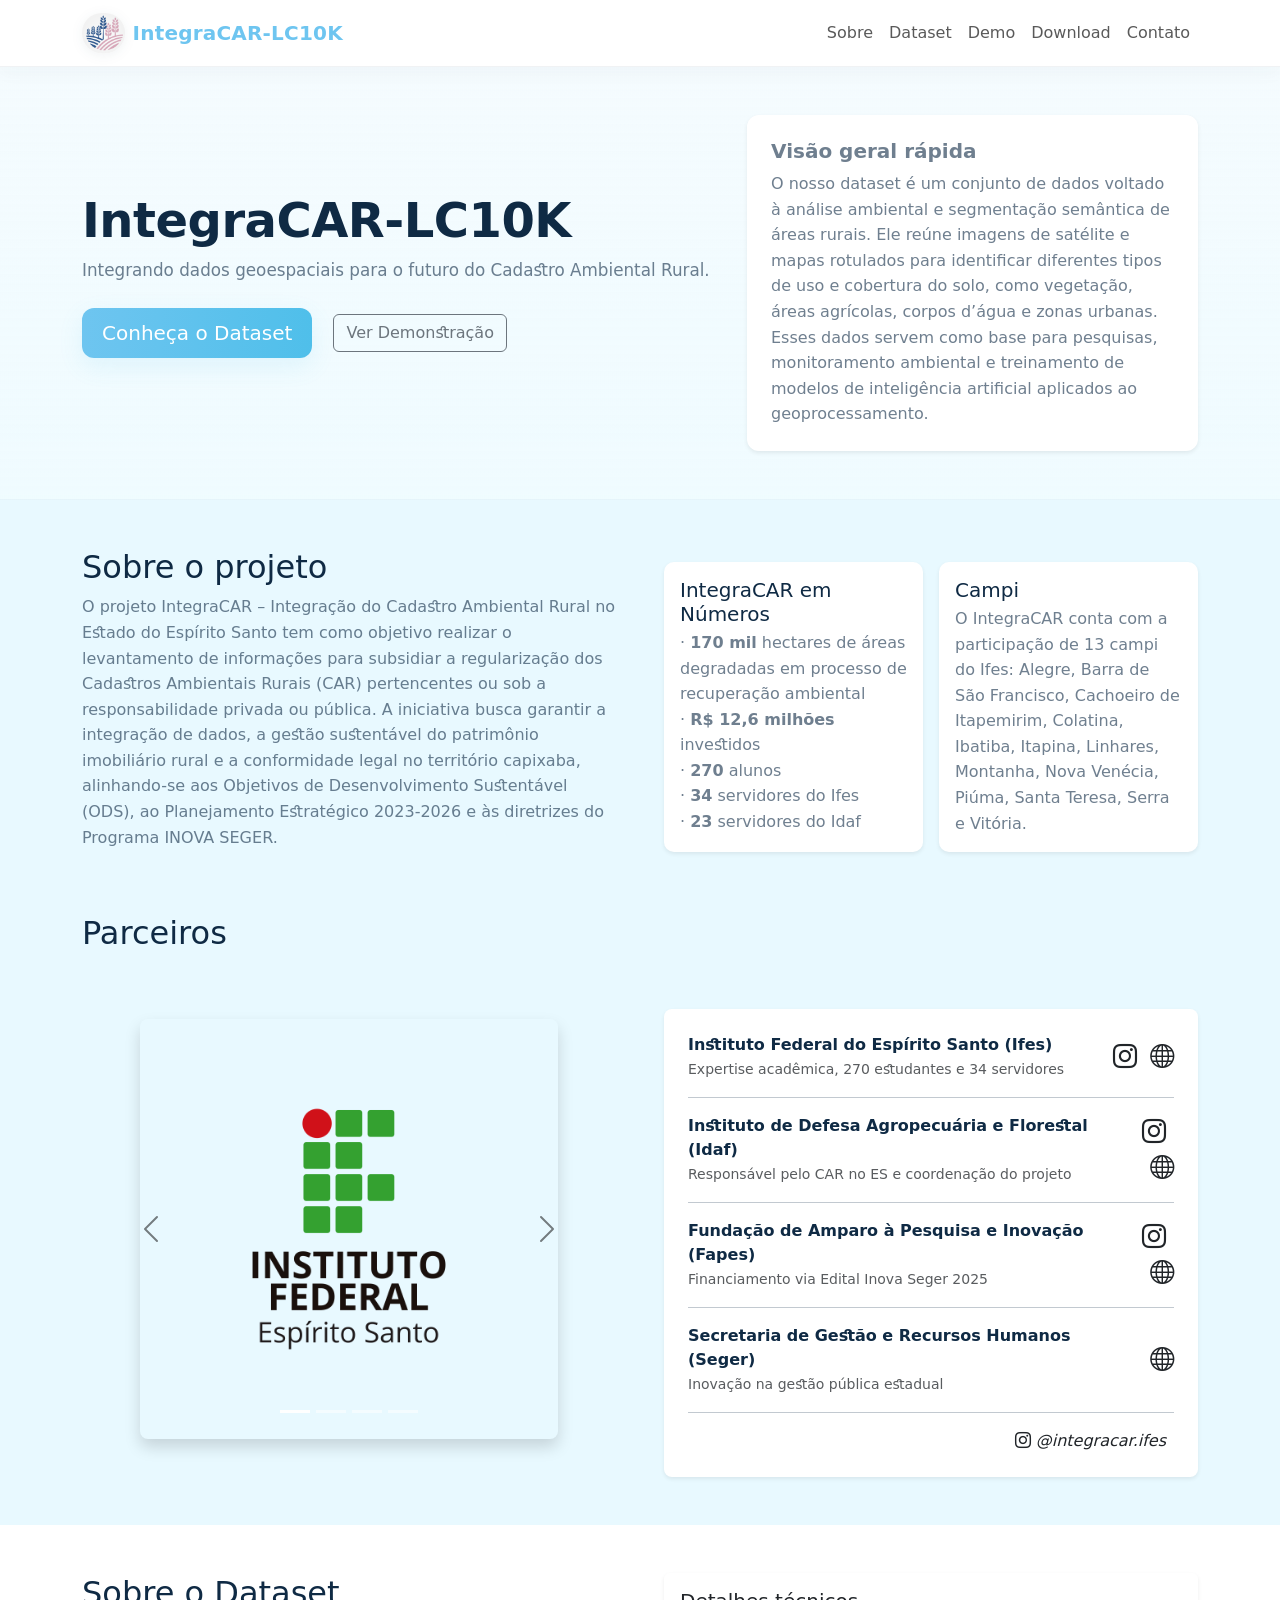
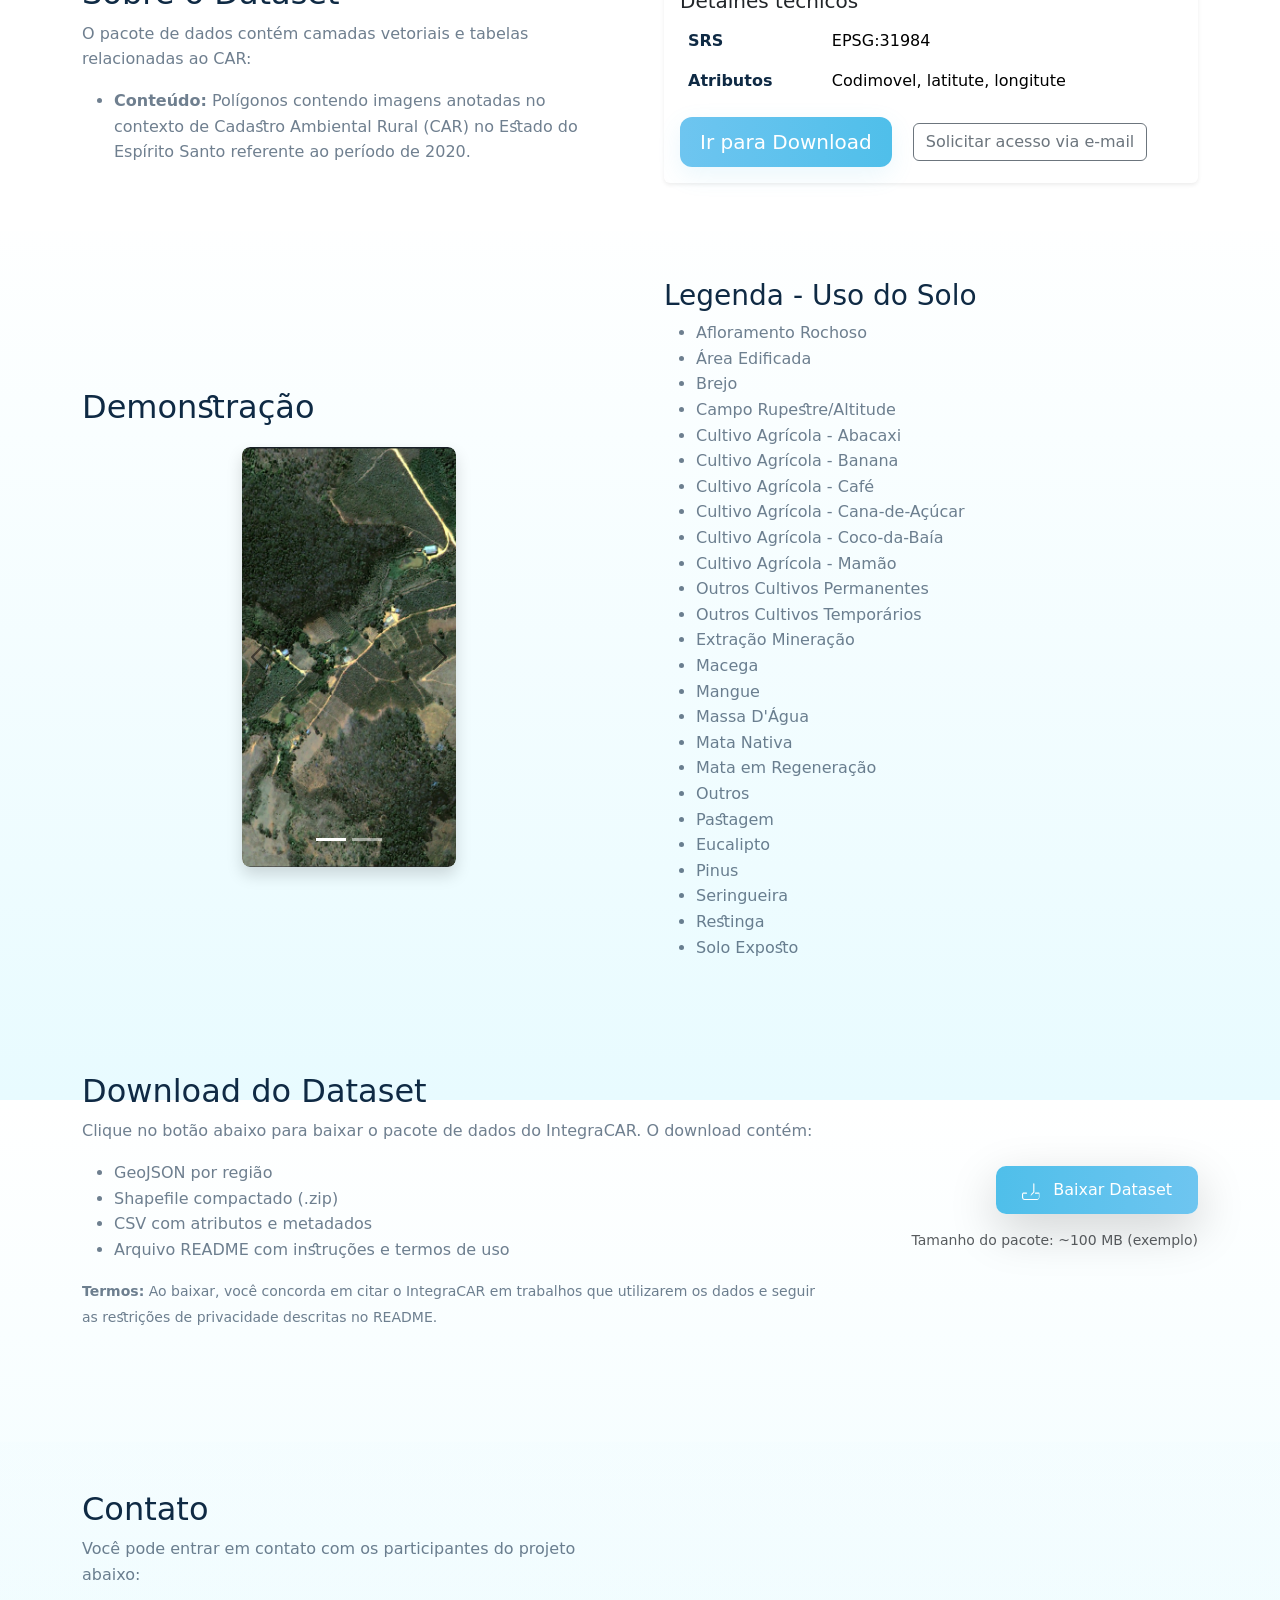
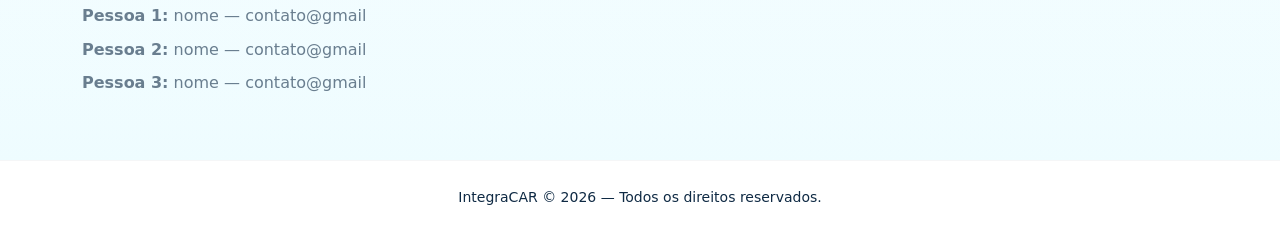
==== index.html @ 9e787fd9 "Update carousel" ====
<!doctype html>
<html lang="pt-BR">

<head>
    <meta charset="utf-8" />
    <meta name="viewport" content="width=device-width, initial-scale=1" />
    <link rel="shortcut icon" href="favicon.ico" type="image/x-icon">
    <title>IntegraCAR — Integração de dados ambientais</title>
    <link href="https://cdn.jsdelivr.net/npm/bootstrap@5.3.2/dist/css/bootstrap.min.css" rel="stylesheet">
    <link href="https://unpkg.com/aos@2.3.4/dist/aos.css" rel="stylesheet">
    <link href="https://cdn.jsdelivr.net/npm/bootstrap@5.3.3/dist/css/bootstrap.min.css" rel="stylesheet">
    <link rel="stylesheet" href="https://cdn.jsdelivr.net/npm/bootstrap-icons@1.11.3/font/bootstrap-icons.min.css">
    <link rel="stylesheet" href="style.css">
    <meta name="theme-color" content="#6EC5F0" />
</head>

<body class="site-bg">

    <!-- NAVBAR -->
    <nav class="navbar navbar-expand-lg navbar-light sticky-top site-navbar">
        <div class="container">
            <a class="navbar-brand d-flex align-items-center" href="#hero">
                <img src="Logo-IntegraCAR-ES.png" alt="Logo IntegraCAR" height="40" class="me-2 site-logo">
                <span class="fw-bold site-title">IntegraCAR-LC10K</span>
            </a>

            <button class="navbar-toggler" type="button" data-bs-toggle="collapse" data-bs-target="#navMenu"
                aria-controls="navMenu" aria-expanded="false" aria-label="Alternar navegação">
                <span class="navbar-toggler-icon"></span>
            </button>

            <div class="collapse navbar-collapse" id="navMenu">
                <ul class="navbar-nav ms-auto align-items-lg-center">
                    <li class="nav-item"><a class="nav-link" href="#sobre">Sobre</a></li>
                    <li class="nav-item"><a class="nav-link" href="#dataset">Dataset</a></li>
                    <li class="nav-item"><a class="nav-link" href="#demo">Demo</a></li>
                    <li class="nav-item"><a class="nav-link" href="#download">Download</a></li>
                    <li class="nav-item"><a class="nav-link" href="#contato">Contato</a></li>
                </ul>
            </div>
        </div>
    </nav>

    <!-- HERO -->
    <header id="hero" class="py-5 hero-section">
        <div class="container">
            <div class="row align-items-center">
                <div class="col-lg-7" data-aos="fade-up">
                    <h1 class="display-5 fw-bold hero-title">IntegraCAR-LC10K</h1>
                    <p class="lead hero-lead mb-4">
                        Integrando dados geoespaciais para o futuro do Cadastro Ambiental Rural.
                    </p>
                    <p>
                        <a class="btn btn-lg btn-cta me-2" href="#dataset">
                            Conheça o Dataset
                        </a>
                        <a class="btn btn-outline-secondary ms-2" href="#demo">
                            Ver Demonstração
                        </a>
                    </p>
                </div>

                <div class="col-lg-5" data-aos="fade-left">
                    <div class="card shadow-sm card-variant">
                        <div class="card-body p-4">
                            <h5 class="card-title">Visão geral rápida</h5>
                            <p class="card-text">
                                O nosso dataset é um conjunto de dados voltado à análise ambiental e segmentação
                                semântica de áreas rurais.
                                Ele reúne imagens de satélite e mapas rotulados para identificar diferentes tipos de uso
                                e cobertura do solo, como vegetação, áreas agrícolas, corpos d’água e zonas urbanas.
                                Esses dados servem como base para pesquisas, monitoramento ambiental e treinamento de
                                modelos de inteligência artificial aplicados ao geoprocessamento.
                            </p>

                        </div>
                    </div>
                </div>
            </div>
        </div>
    </header>

    <!-- SOBRE -->
    <section id="sobre" class="py-5">
        <div class="container">
            <div class="row g-5 align-items-center">
                <div class="col-md-6" data-aos="fade-right">
                    <h2>Sobre o projeto</h2>
                    <p>
                        O projeto IntegraCAR – Integração do Cadastro Ambiental Rural no Estado do Espírito Santo tem
                        como objetivo realizar o levantamento de informações para subsidiar a regularização dos
                        Cadastros Ambientais Rurais (CAR) pertencentes ou sob a responsabilidade privada ou pública. A
                        iniciativa busca garantir a integração de dados, a gestão sustentável do patrimônio imobiliário
                        rural e a
                        conformidade legal no território capixaba, alinhando-se aos Objetivos de Desenvolvimento
                        Sustentável (ODS), ao Planejamento Estratégico 2023-2026 e às diretrizes do Programa INOVA
                        SEGER.
                    </p>
                </div>

                <div class="col-md-6" data-aos="fade-left">
                    <div class="row g-3">
                        <div class="col-sm-6">
                            <div class="info-card p-3 h-100 shadow-sm">
                                <h5 class="mb-1">IntegraCAR em Números</h5>
                                <p class="mb-0">· <strong>170 mil</strong> hectares de áreas degradadas em processo de
                                    recuperação ambiental</p>
                                <p class="mb-0">· <strong>R$ 12,6 milhões</strong> investidos</p>
                                <p class="mb-0">· <strong>270</strong> alunos </p>
                                <p class="mb-0">· <strong>34</strong> servidores do Ifes</p>
                                <p class="mb-0">· <strong>23</strong> servidores do Idaf</p>
                            </div>
                        </div>
                        <div class="col-sm-6">
                            <div class="info-card p-3 h-100 shadow-sm">
                                <h5 class="mb-1">Campi</h5>
                                <p class="mb-0">O IntegraCAR conta com a participação de 13 campi do Ifes: Alegre, Barra
                                    de São Francisco, Cachoeiro de Itapemirim, Colatina, Ibatiba, Itapina, Linhares,
                                    Montanha,
                                    Nova Venécia, Piúma, Santa Teresa, Serra e Vitória.</p>
                            </div>
                        </div>
                    </div>
                </div>

                <h2>Parceiros</h2>

                <div id="demoCarousel" class="carousel slide carousel-small" data-bs-ride="carousel" data-aos="zoom-in">
                    <div class="carousel-indicators">
                        <button type="button" data-bs-target="#demoCarousel" data-bs-slide-to="0" class="active"
                            aria-current="true" aria-label="Slide 1"></button>
                        <button type="button" data-bs-target="#demoCarousel" data-bs-slide-to="1"
                            aria-label="Slide 2"></button>
                        <button type="button" data-bs-target="#demoCarousel" data-bs-slide-to="2"
                            aria-label="Slide 3"></button>
                        <button type="button" data-bs-target="#demoCarousel" data-bs-slide-to="3"
                            aria-label="Slide 4"></button>
                    </div>

                    <div class="carousel-inner rounded-3 shadow">
                        <div class="carousel-item active">
                            <img src="imagensSobre/ifes.png" class="d-block w-100" alt="Ifes">
                        </div>

                        <div class="carousel-item">
                            <img src="imagensSobre/idaf.png" class="d-block w-100" alt="Idaf">
                        </div>

                        <div class="carousel-item">
                            <img src="imagensSobre/fapes.jpg" class="d-block w-100" alt="Fapes">
                        </div>

                        <div class="carousel-item">
                            <img src="imagensSobre/seger.png" class="d-block w-100" alt="Seger">
                        </div>
                    </div>

                    <button class="carousel-control-prev" type="button" data-bs-target="#demoCarousel"
                        data-bs-slide="prev">
                        <span class="carousel-control-prev-icon" aria-hidden="true"></span>
                        <span class="visually-hidden">Anterior</span>
                    </button>
                    <button class="carousel-control-next" type="button" data-bs-target="#demoCarousel"
                        data-bs-slide="next">
                        <span class="carousel-control-next-icon" aria-hidden="true"></span>
                        <span class="visually-hidden">Próximo</span>
                    </button>
                </div>

                <div class="col-md-6" data-aos="fade-left">
                    <div class="info-card p-4 h-100 shadow-sm rounded-3">
                        <div class="d-flex align-items-center mb-3">
                            <div class="flex-grow-1">
                                <strong>Instituto Federal do Espírito Santo (Ifes)</strong><br>
                                <small class="text-muted">Expertise acadêmica, 270 estudantes e 34 servidores</small>
                            </div>
                            <div class="ms-3 text-end">
                                <a href="https://www.instagram.com/ifesoficial/" target="_blank"
                                    class="text-decoration-none me-2" title="Instagram Ifes">
                                    <i class="bi bi-instagram fs-4 text-dark"></i>
                                </a>
                                <a href="https://ifes.edu.br" target="_blank" class="text-decoration-none"
                                    title="Site Ifes">
                                    <i class="bi bi-globe fs-4 text-dark"></i>
                                </a>
                            </div>
                        </div>

                        <hr class="my-3">

                        <div class="d-flex align-items-center mb-3">
                            <div class="flex-grow-1">
                                <strong>Instituto de Defesa Agropecuária e Florestal (Idaf)</strong><br>
                                <small class="text-muted">Responsável pelo CAR no ES e coordenação do projeto</small>
                            </div>
                            <div class="ms-3 text-end">
                                <a href="https://www.instagram.com/idaf_es/" target="_blank"
                                    class="text-decoration-none me-2" title="Instagram Idaf">
                                    <i class="bi bi-instagram fs-4 text-dark"></i>
                                </a>
                                <a href="https://idaf.es.gov.br" target="_blank" class="text-decoration-none"
                                    title="Site Idaf">
                                    <i class="bi bi-globe fs-4 text-dark"></i>
                                </a>
                            </div>
                        </div>

                        <hr class="my-3">

                        <div class="d-flex align-items-center mb-3">
                            <div class="flex-grow-1">
                                <strong>Fundação de Amparo à Pesquisa e Inovação (Fapes)</strong><br>
                                <small class="text-muted">Financiamento via Edital Inova Seger 2025</small>
                            </div>
                            <div class="ms-3 text-end">
                                <a href="https://www.instagram.com/fapes.es/" target="_blank"
                                    class="text-decoration-none me-2" title="Instagram Fapes">
                                    <i class="bi bi-instagram fs-4 text-dark"></i>
                                </a>
                                <a href="https://fapes.es.gov.br" target="_blank" class="text-decoration-none"
                                    title="Site Fapes">
                                    <i class="bi bi-globe fs-4 text-dark"></i>
                                </a>
                            </div>
                        </div>

                        <hr class="my-3">

                        <div class="d-flex align-items-center mb-3">
                            <div class="flex-grow-1">
                                <strong>Secretaria de Gestão e Recursos Humanos (Seger)</strong><br>
                                <small class="text-muted">Inovação na gestão pública estadual</small>
                            </div>
                            <div class="ms-3 text-end">
                                <a href="https://seger.es.gov.br" target="_blank" class="text-decoration-none"
                                    title="Site Seger">
                                    <i class="bi bi-globe fs-4 text-dark"></i>
                                </a>
                            </div>
                        </div>

                        <hr class="my-3">
                        <div class="ms-3 text-end">
                            <a href="https://www.instagram.com/integracar.ifes/" target="_blank"
                                class="text-decoration-none me-2" title="Instagram IntegraCAR">
                                <i class="bi bi-instagram fs-6 text-dark"> @integracar.ifes</i>
                            </a>
                        </div>

                    </div>
                </div>
            </div>
        </div>

    </section>

    <!-- DATASET -->
    <section id="dataset" class="py-5 dataset-section">
        <div class="container">
            <div class="row align-items-center g-5">
                <div class="col-lg-6" data-aos="fade-up">
                    <h2>Sobre o Dataset</h2>
                    <p>
                        O pacote de dados contém camadas vetoriais e tabelas relacionadas ao CAR:
                    </p>
                    <ul>
                        <li><strong>Conteúdo:</strong> Polígonos contendo imagens anotadas no contexto de Cadastro
                            Ambiental Rural (CAR) no Estado do Espírito Santo referente ao período de 2020.
                        </li>
                    </ul>


                </div>

                <div class="col-lg-6" data-aos="zoom-in">
                    <div class="card shadow-sm border-0">
                        <div class="card-body">
                            <h5 class="card-title">Detalhes técnicos</h5>
                            <table class="table table-borderless mb-0">
                                <tbody>
                                    <tr>
                                        <th scope="row">SRS</th>
                                        <td>EPSG:31984</td>
                                    </tr>
                                    <tr>
                                        <th scope="row">Atributos</th>
                                        <td>Codimovel, latitute, longitute</td>
                                    </tr>
                                </tbody>
                            </table>

                            <div class="mt-3">
                                <a class="btn btn-lg btn-cta me-2" href="#download">Ir para Download</a>
                                <a class="btn btn-outline-secondary ms-2" href="#contato">Solicitar acesso via
                                    e-mail</a>
                            </div>
                        </div>
                    </div>
                </div>
            </div>
        </div>
    </section>

    <!-- DEMO -->

    <section id="demo" class="py-5">
        <div class="container">
            <div class="row g-5 align-items-center">
                <div class="col-lg-6" data-aos="fade-right">
                    <h2>Demonstração</h2>
                    <div id="carouselMapas" class="carousel slide carousel-small" data-bs-ride="carousel"
                        data-aos="zoom-in">
                        <div class="carousel-indicators">
                            <button type="button" data-bs-target="#carouselMapas" data-bs-slide-to="0" class="active"
                                aria-current="true" aria-label="Slide 1"></button>
                            <button type="button" data-bs-target="#carouselMapas" data-bs-slide-to="1"
                                aria-label="Slide 2"></button>

                        </div>

                        <div class="carousel-inner rounded-3 shadow">
                            <div class="carousel-item active">
                                <img src="imagensSobre/Img-sem-mascara.jpeg" class="d-block w-100" alt="Exemplo Mapa 1">
                            </div>

                            <div class="carousel-item">
                                <img src="imagensSobre/img-com-mascara.jpeg" class="d-block w-100" alt="Exemplo Mapa 2">
                            </div>


                        </div>

                        <button class="carousel-control-prev" type="button" data-bs-target="#carouselMapas"
                            data-bs-slide="prev">
                            <span class="carousel-control-prev-icon" aria-hidden="true"></span>
                            <span class="visually-hidden">Anterior</span>
                        </button>
                        <button class="carousel-control-next" type="button" data-bs-target="#carouselMapas"
                            data-bs-slide="next">
                            <span class="carousel-control-next-icon" aria-hidden="true"></span>
                            <span class="visually-hidden">Próximo</span>
                        </button>
                    </div>
                </div>

                <div class="col-lg-6" data-aos="fade-left">
                    <div class="demo-legend">
                        <h3>Legenda - Uso do Solo</h3>
                        <ul>
                            <li><span style="background:#bfbfbf"></span> Afloramento Rochoso</li>
                            <li><span style="background:#e57373"></span> Área Edificada</li>
                            <li><span style="background:#b2dfdb"></span> Brejo</li>
                            <li><span style="background:#81c784"></span> Campo Rupestre/Altitude</li>
                            <li><span style="background:#cddc39"></span> Cultivo Agrícola - Abacaxi</li>
                            <li><span style="background:#ffeb3b"></span> Cultivo Agrícola - Banana</li>
                            <li><span style="background:#6d4c41"></span> Cultivo Agrícola - Café</li>
                            <li><span style="background:#ff9800"></span> Cultivo Agrícola - Cana-de-Açúcar</li>
                            <li><span style="background:#ff8a80"></span> Cultivo Agrícola - Coco-da-Baía</li>
                            <li><span style="background:#ff7043"></span> Cultivo Agrícola - Mamão</li>
                            <li><span style="background:#26c6da"></span> Outros Cultivos Permanentes</li>
                            <li><span style="background:#8d6e63"></span> Outros Cultivos Temporários</li>
                            <li><span style="background:#616161"></span> Extração Mineração</li>
                            <li><span style="background:#aed581"></span> Macega</li>
                            <li><span style="background:#4db6ac"></span> Mangue</li>
                            <li><span style="background:#64b5f6"></span> Massa D'Água</li>
                            <li><span style="background:#1b5e20"></span> Mata Nativa</li>
                            <li><span style="background:#4caf50"></span> Mata em Regeneração</li>
                            <li><span style="background:#9e9e9e"></span> Outros</li>
                            <li><span style="background:#8bc34a"></span> Pastagem</li>
                            <li><span style="background:#a1887f"></span> Eucalipto</li>
                            <li><span style="background:#d7ccc8"></span> Pinus</li>
                            <li><span style="background:#a5d6a7"></span> Seringueira</li>
                            <li><span style="background:#80cbc4"></span> Restinga</li>
                            <li><span style="background:#f48fb1"></span> Solo Exposto</li>
                        </ul>
                    </div>
                </div>
            </div>
        </div>
    </section>

    <!-- DOWNLOAD -->
    <section id="download" class="py-5 download-section">
        <div class="container">
            <div class="row g-4 align-items-center">
                <div class="col-md-8" data-aos="fade-right">
                    <h2>Download do Dataset</h2>
                    <p>
                        Clique no botão abaixo para baixar o pacote de dados do IntegraCAR. O download contém:
                    </p>
                    <ul>
                        <li>GeoJSON por região</li>
                        <li>Shapefile compactado (.zip)</li>
                        <li>CSV com atributos e metadados</li>
                        <li>Arquivo README com instruções e termos de uso</li>
                    </ul>

                    <p><small><strong>Termos:</strong> Ao baixar, você concorda em citar o IntegraCAR
                            em trabalhos que utilizarem os dados e seguir as restrições de privacidade descritas no
                            README.</small></p>
                </div>

                <div class="col-md-4 text-md-end" data-aos="fade-left">
                    <a id="downloadBtn" class="btn btn-download shadow-lg" href="/downloads/integracar-dataset.zip"
                        role="button">
                        <svg xmlns="http://www.w3.org/2000/svg" width="18" height="18" fill="currentColor"
                            class="bi bi-download me-2" viewBox="0 0 16 16" aria-hidden="true">
                            <path
                                d="M.5 9.9a.5.5 0 0 1 .5-.5h3a.5.5 0 0 1 0 1H1v3.5A1.5 1.5 0 0 0 2.5 15h11A1.5 1.5 0 0 0 15 13.9V10.4h-3a.5.5 0 0 1 0-1h3a.5.5 0 0 1 .5.5v3.5A2.5 2.5 0 0 1 13.5 16h-11A2.5 2.5 0 0 1 0 13.9V10.4z" />
                            <path
                                d="M7.646 11.854a.5.5 0 0 0 .708 0L11 9.207V1.5a.5.5 0 0 0-1 0v7.293L8.354 10.5a.5.5 0 0 0 .708.707L8 11.268l-.354.354z" />
                        </svg>
                        Baixar Dataset
                    </a>
                    <div class="mt-3 small text-muted">Tamanho do pacote: ~100 MB (exemplo)</div>
                </div>
            </div>
        </div>
    </section>

    <!-- CONTATO -->
    <section id="contato" class="py-5 contato-section mt-5">
        <div class="container">
            <div class="row g-4">
                <div class="col-lg-6" data-aos="fade-up">
                    <h2>Contato</h2>
                    <p>Você pode entrar em contato com os participantes do projeto abaixo:</p>

                    <ul class="list-unstyled contact-list">
                        <li class="mb-2"><strong>Pessoa 1:</strong> nome — contato@gmail</li>
                        <li class="mb-2"><strong>Pessoa 2:</strong> nome — contato@gmail</li>
                        <li class="mb-2"><strong>Pessoa 3:</strong> nome — contato@gmail</li>
                    </ul>
                </div>


            </div>
        </div>
    </section>

    <!-- FOOTER -->
    <footer class="py-4 site-footer">
        <div class="container text-center">
            <small>IntegraCAR © <span id="year"></span> — Todos os direitos reservados.</small>
        </div>
    </footer>

    <script src="https://cdn.jsdelivr.net/npm/bootstrap@5.3.2/dist/js/bootstrap.bundle.min.js"></script>

    <script src="https://unpkg.com/aos@2.3.4/dist/aos.js"></script>

    <script>
        AOS.init({ once: true, duration: 700 });
        document.getElementById('year').textContent = new Date().getFullYear();
    </script>
</body>

</html>
---- style.css ----
:root {
    --bg-main: #E8F9FF;
    --primary: #6EC5F0;
    --primary-600: #4FBFEA;
    --accent: #FFFFFF;
    --motto-red: #D52B1E;
    --motto-pink: #F7A5C0;
    --text: #0F2A44;
    --muted: rgba(15, 42, 68, 0.6);
    --glass: rgba(255, 255, 255, 0.7);
    --card-bg: linear-gradient(180deg, rgba(232, 249, 255, 1) 0%, rgba(255, 255, 255, 1) 100%);
}

* {
    box-sizing: border-box
}

html,
body {
    height: 100%
}

body.site-bg {
    color: var(--text);
    background: linear-gradient(180deg, #ffffff 0%, #E8FBFF 100%);
    font-family: "Inter", system-ui, -apple-system, "Segoe UI", Roboto, "Helvetica Neue", Arial;
    -webkit-font-smoothing: antialiased;
    -moz-osx-font-smoothing: grayscale;
    font-feature-settings: "liga" 1;
    -webkit-font-feature-settings: "liga" 1;
    font-variant-ligatures: common-ligatures discretionary-ligatures;

}

/* NAVBAR */
.site-navbar {
    background: rgba(255, 255, 255, 0.9);
    backdrop-filter: blur(6px);
    border-bottom: 1px solid rgba(15, 42, 68, 0.06);
    box-shadow: 0 6px 18px rgba(14, 54, 74, 0.03);
}

.site-logo {
    filter: drop-shadow(0 2px 6px rgba(14, 54, 74, 0.06));
    border-radius: 100px;
    background: transparent;
}

.site-title {
    color: var(--primary);
    letter-spacing: 0.2px;
    font-weight: 700;
}

/* Hero */
.hero-section {
    padding-top: 70px;
    padding-bottom: 70px;
    background: linear-gradient(180deg, rgba(110, 197, 240, 0.06) 0%, rgba(232, 249, 255, 0.25) 100%);
    border-bottom: 1px solid rgba(15, 42, 68, 0.02);
}

.hero-title {
    color: var(--text);
    letter-spacing: -0.5px;
}

.hero-lead {
    color: var(--muted);
    font-size: 1.05rem;
}

#sobre {
    background: var(--bg-main);
}

/* Buttons*/
.btn-cta {
    background: linear-gradient(90deg, var(--primary), var(--primary-600));
    border: none;
    color: var(--accent);
    padding: 10px 20px;
    border-radius: 12px;
    box-shadow: 0 8px 24px rgba(79, 191, 234, 0.12);
    transition: transform .18s ease, box-shadow .18s ease;
}

.btn-cta:hover {
    transform: translateY(-3px);
    box-shadow: 0 14px 30px rgba(79, 191, 234, 0.14);
    background: linear-gradient(90deg, var(--motto-pink), var(--primary-600));
}

/* Ghost button */
.btn-ghost {
    background: transparent;
    color: var(--text);
    border: 1px solid rgba(15, 42, 68, 0.06);
    padding: 10px 20px;
    border-radius: 12px;
}

.btn-outline-primary {
    color: var(--primary);
    border: 1px solid rgba(110, 197, 240, 0.25);
    background: transparent;
}

/* Cards */
.card-variant {
    background-color: white;
    border-radius: 12px;
    border: none;
}

.card-variant .card-title {
    color: var(--muted);
    font-weight: 700;
}

/* Info cards */
.info-card {
    background: white;
    border-radius: 10px;
}

/* Lists & small text */
.tech-list li,
.contact-list li {
    color: var(--muted);
}

/* Seção dataset */
.dataset-section {
    background: #FFFFFF;
}


.carousel .carousel-inner img {
    height: 420px;
    object-fit: cover;
    border-radius: 8px;
}

.carousel-small {
    width: 40%;
    margin: 0 auto; 
    margin-top: 20px;
}

.carousel-control-prev-icon,
.carousel-control-next-icon {
    filter: invert(1);
}

.caption-bg {
    background: rgba(15, 42, 68, 0.45);
    border-radius: 6px;
    padding: 8px 12px;
}

/* area de Download */
.download-section {
    background: transparent;
}

.btn-download {
    background: linear-gradient(90deg, var(--primary-600), var(--primary));
    color: var(--accent);
    padding: 12px 26px;
    border-radius: 10px;
    text-decoration: none;
    transition: transform .18s ease, box-shadow .18s ease;
    box-shadow: 0 8px 24px rgba(79, 191, 234, 0.10);
    border: none;
}

.btn-download:hover {
    transform: translateY(-3px);
    box-shadow: 0 16px 36px rgba(79, 191, 234, 0.12);
}


.badge-motto {
    display: inline-block;
    background: linear-gradient(90deg, var(--motto-pink) 0%, #fcd5e0 100%);
    color: #fff;
    padding: 0.25rem 0.75rem;
    border-radius: 12px;
    font-weight: 700;
    font-size: .85rem;
    letter-spacing: 0.3px;
    text-transform: uppercase;
    box-shadow: 0 4px 10px rgba(247, 165, 192, 0.25);
}


/* Contato*/
.contato-section {
    background: linear-gradient(180deg, rgba(232, 249, 255, 0.12) 0%, rgba(255, 255, 255, 0) 100%);
}

.site-footer {
    background: #ffffff;
    border-top: 1px solid rgba(15, 42, 68, 0.04);
}

a:focus,
button:focus,
.btn:focus {
    outline: 3px solid rgba(110, 197, 240, 0.18);
    outline-offset: 2px;
}

/* Responsive tweaks */
@media (max-width: 768px) {
    .carousel .carousel-inner img {
        height: 260px
    }

    .hero-section {
        padding-top: 48px;
        padding-bottom: 48px
    }

    .hero-lead {
        font-size: 1rem
    }
}


.lead,
p,
li {
    line-height: 1.6;
    color: var(--muted);
}

h1,
h2,
h5 {
    color: var(--text);
}

.table th {
    color: var(--text);
    font-weight: 700;
}


a:focus {
    outline-offset: 3px;
}


img[alt="Mapa exemplo"] {
    min-height: 260px;
    background: linear-gradient(180deg, #f0fbff, #e8f9ff)
}
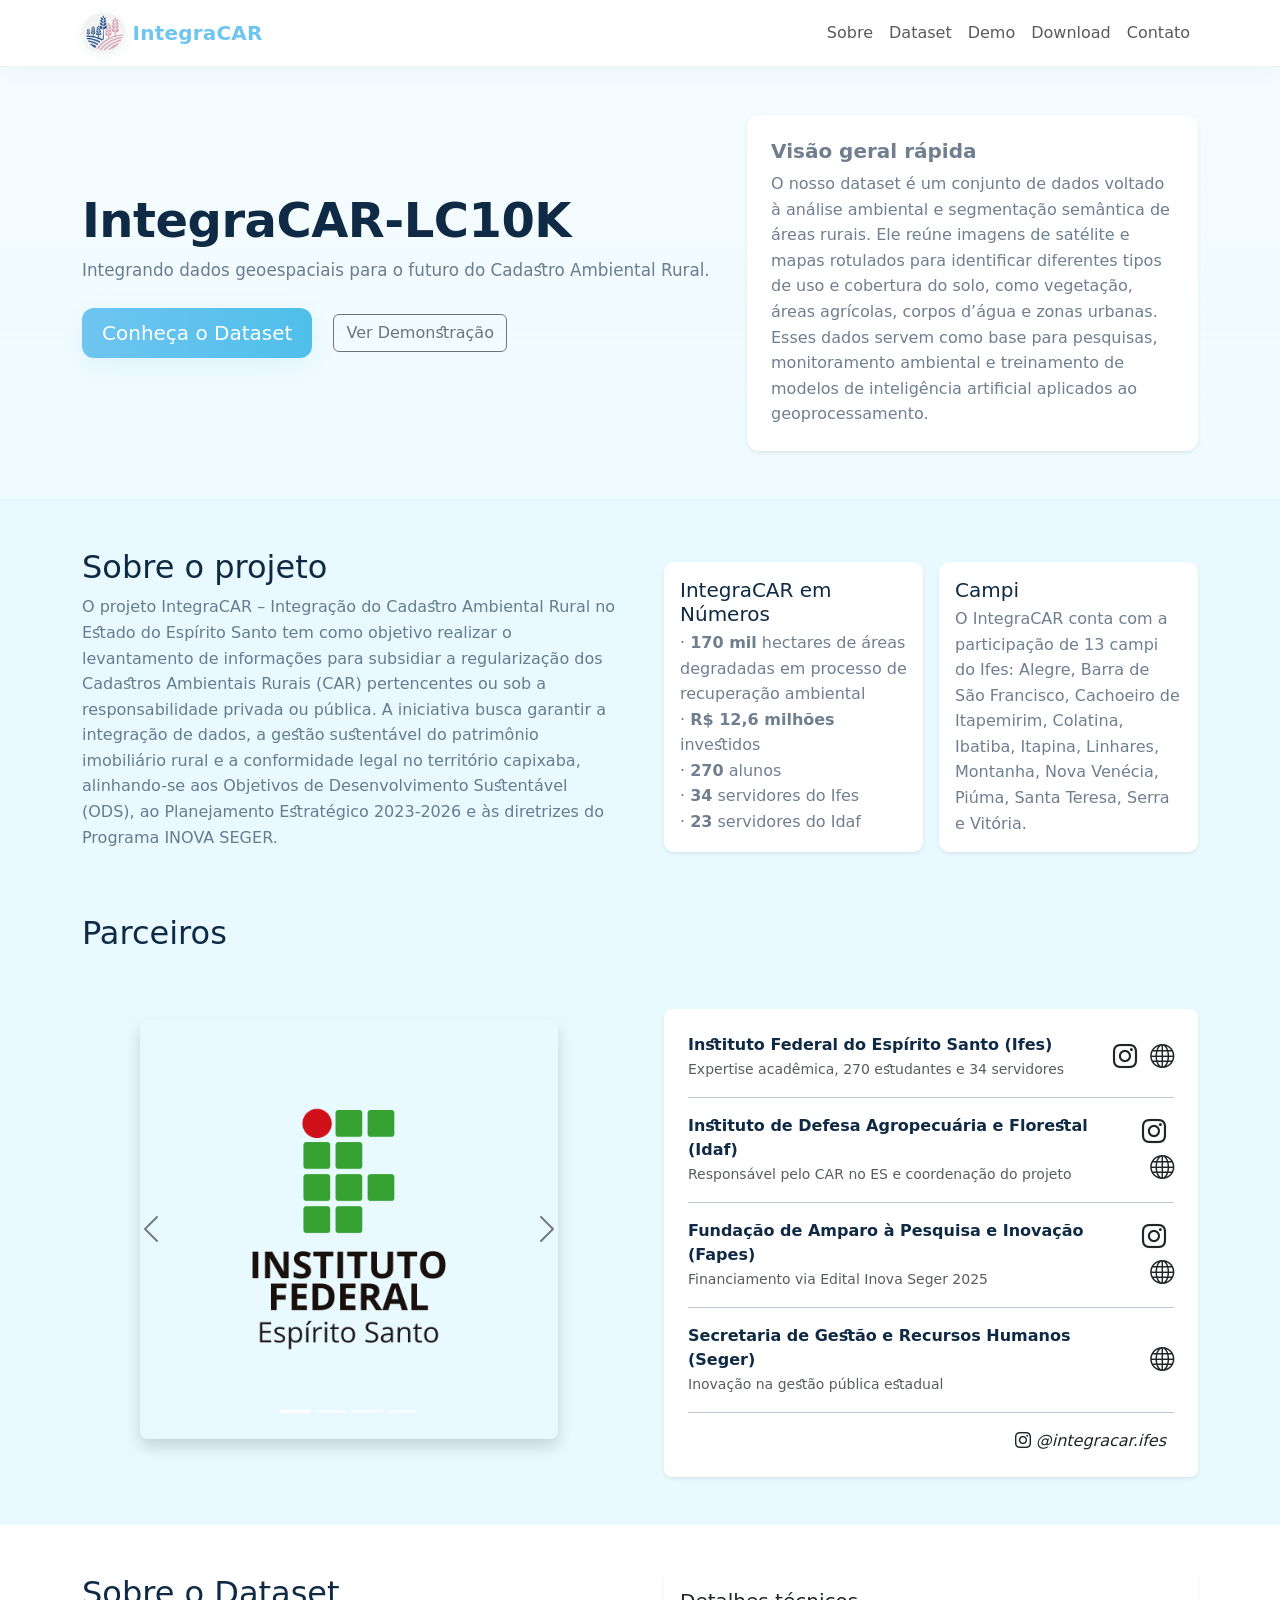
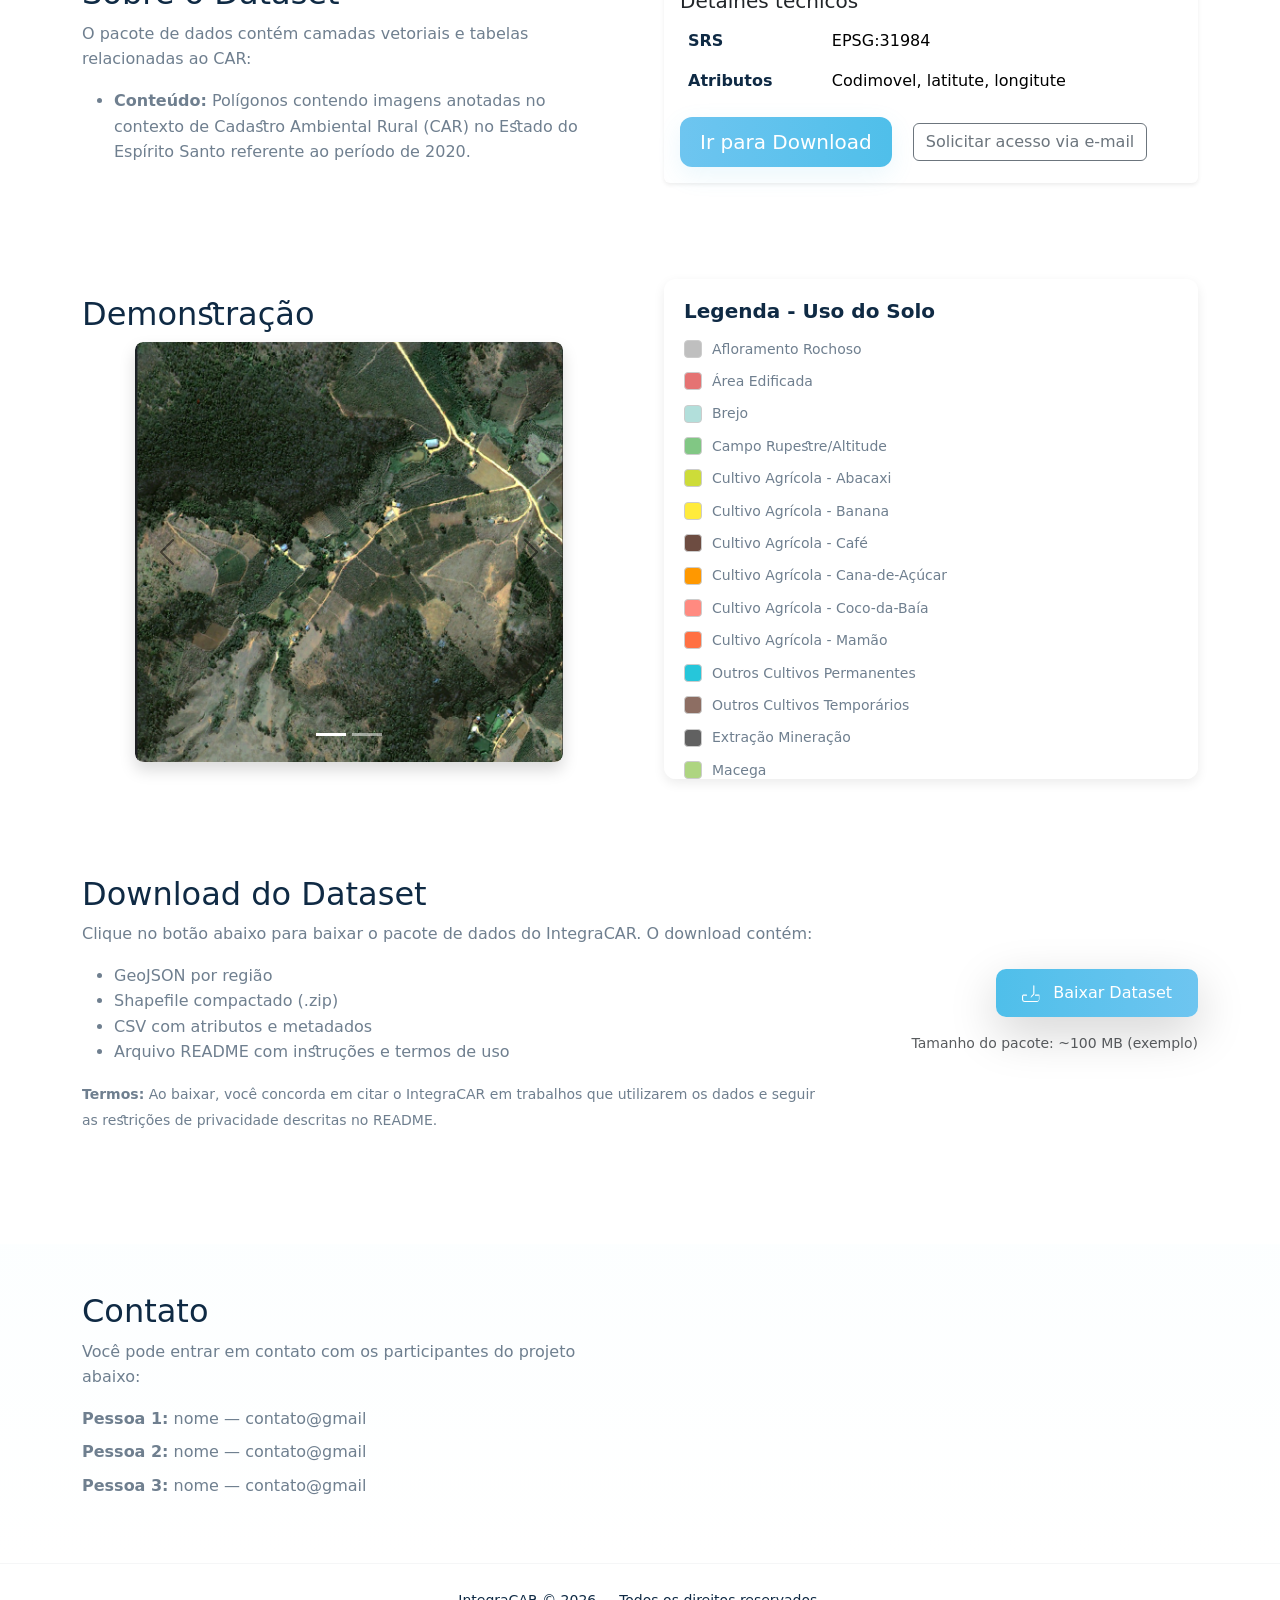
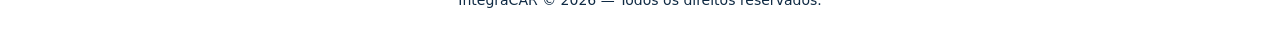
==== commit 51aa8c06: "Update print statement from 'Hello' to 'Goodbye'" ====
--- a/index.html
+++ b/index.html
@@ -21,7 +21,7 @@
         <div class="container">
             <a class="navbar-brand d-flex align-items-center" href="#hero">
                 <img src="Logo-IntegraCAR-ES.png" alt="Logo IntegraCAR" height="40" class="me-2 site-logo">
-                <span class="fw-bold site-title">IntegraCAR-LC10K</span>
+                <span class="fw-bold site-title">IntegraCAR</span>
             </a>
 
             <button class="navbar-toggler" type="button" data-bs-toggle="collapse" data-bs-target="#navMenu"
@@ -456,3 +456,4 @@
 </body>
 
 </html>
+
--- a/style.css
+++ b/style.css
@@ -29,8 +29,12 @@
     font-feature-settings: "liga" 1;
     -webkit-font-feature-settings: "liga" 1;
     font-variant-ligatures: common-ligatures discretionary-ligatures;
-
-}
+    background-repeat: no-repeat;
+    background-size: cover;
+    background-position: center center;
+    background-attachment: fixed;
+}
+
 
 /* NAVBAR */
 .site-navbar {
@@ -74,7 +78,7 @@
     background: var(--bg-main);
 }
 
-/* Buttons*/
+/* Botoões */
 .btn-cta {
     background: linear-gradient(90deg, var(--primary), var(--primary-600));
     border: none;
@@ -91,7 +95,7 @@
     background: linear-gradient(90deg, var(--motto-pink), var(--primary-600));
 }
 
-/* Ghost button */
+/* Efeito botão */
 .btn-ghost {
     background: transparent;
     color: var(--text);
@@ -124,7 +128,6 @@
     border-radius: 10px;
 }
 
-/* Lists & small text */
 .tech-list li,
 .contact-list li {
     color: var(--muted);
@@ -144,8 +147,14 @@
 
 .carousel-small {
     width: 40%;
-    margin: 0 auto; 
+    margin: 0 auto;
     margin-top: 20px;
+}
+
+/* Ajuste para carousel dentro de coluna */
+.col-lg-6 .carousel-small {
+    width: 80%;
+    margin: 0 auto;
 }
 
 .carousel-control-prev-icon,
@@ -212,7 +221,7 @@
     outline-offset: 2px;
 }
 
-/* Responsive tweaks */
+/* Responsividade  */
 @media (max-width: 768px) {
     .carousel .carousel-inner img {
         height: 260px
@@ -256,4 +265,63 @@
 img[alt="Mapa exemplo"] {
     min-height: 260px;
     background: linear-gradient(180deg, #f0fbff, #e8f9ff)
-}+}
+
+.demo-section {
+    padding: 40px 0;
+}
+
+.demo-grid {
+    display: grid;
+    grid-template-columns: 1.5fr 1fr;
+    gap: 40px;
+    align-items: start;
+}
+
+.demo-legend {
+    background: #fff;
+    padding: 20px;
+    border-radius: 12px;
+    box-shadow: 0 4px 12px rgba(0, 0, 0, 0.08);
+    max-height: 500px;
+    overflow-y: auto;
+}
+
+.demo-legend h3 {
+    margin-bottom: 15px;
+    font-size: 20px;
+    font-weight: 600;
+}
+
+.demo-legend ul {
+    list-style: none;
+    padding: 0;
+    margin: 0;
+}
+
+.demo-legend li {
+    display: flex;
+    align-items: center;
+    margin-bottom: 10px;
+    font-size: 14px;
+}
+
+.demo-legend li span {
+    width: 18px;
+    height: 18px;
+    border-radius: 4px;
+    display: inline-block;
+    margin-right: 10px;
+    border: 1px solid #ccc;
+}
+
+/* RESPONSIVO */
+@media (max-width: 992px) {
+    .demo-grid {
+        grid-template-columns: 1fr;
+    }
+
+    .demo-legend {
+        max-height: none;
+    }
+}
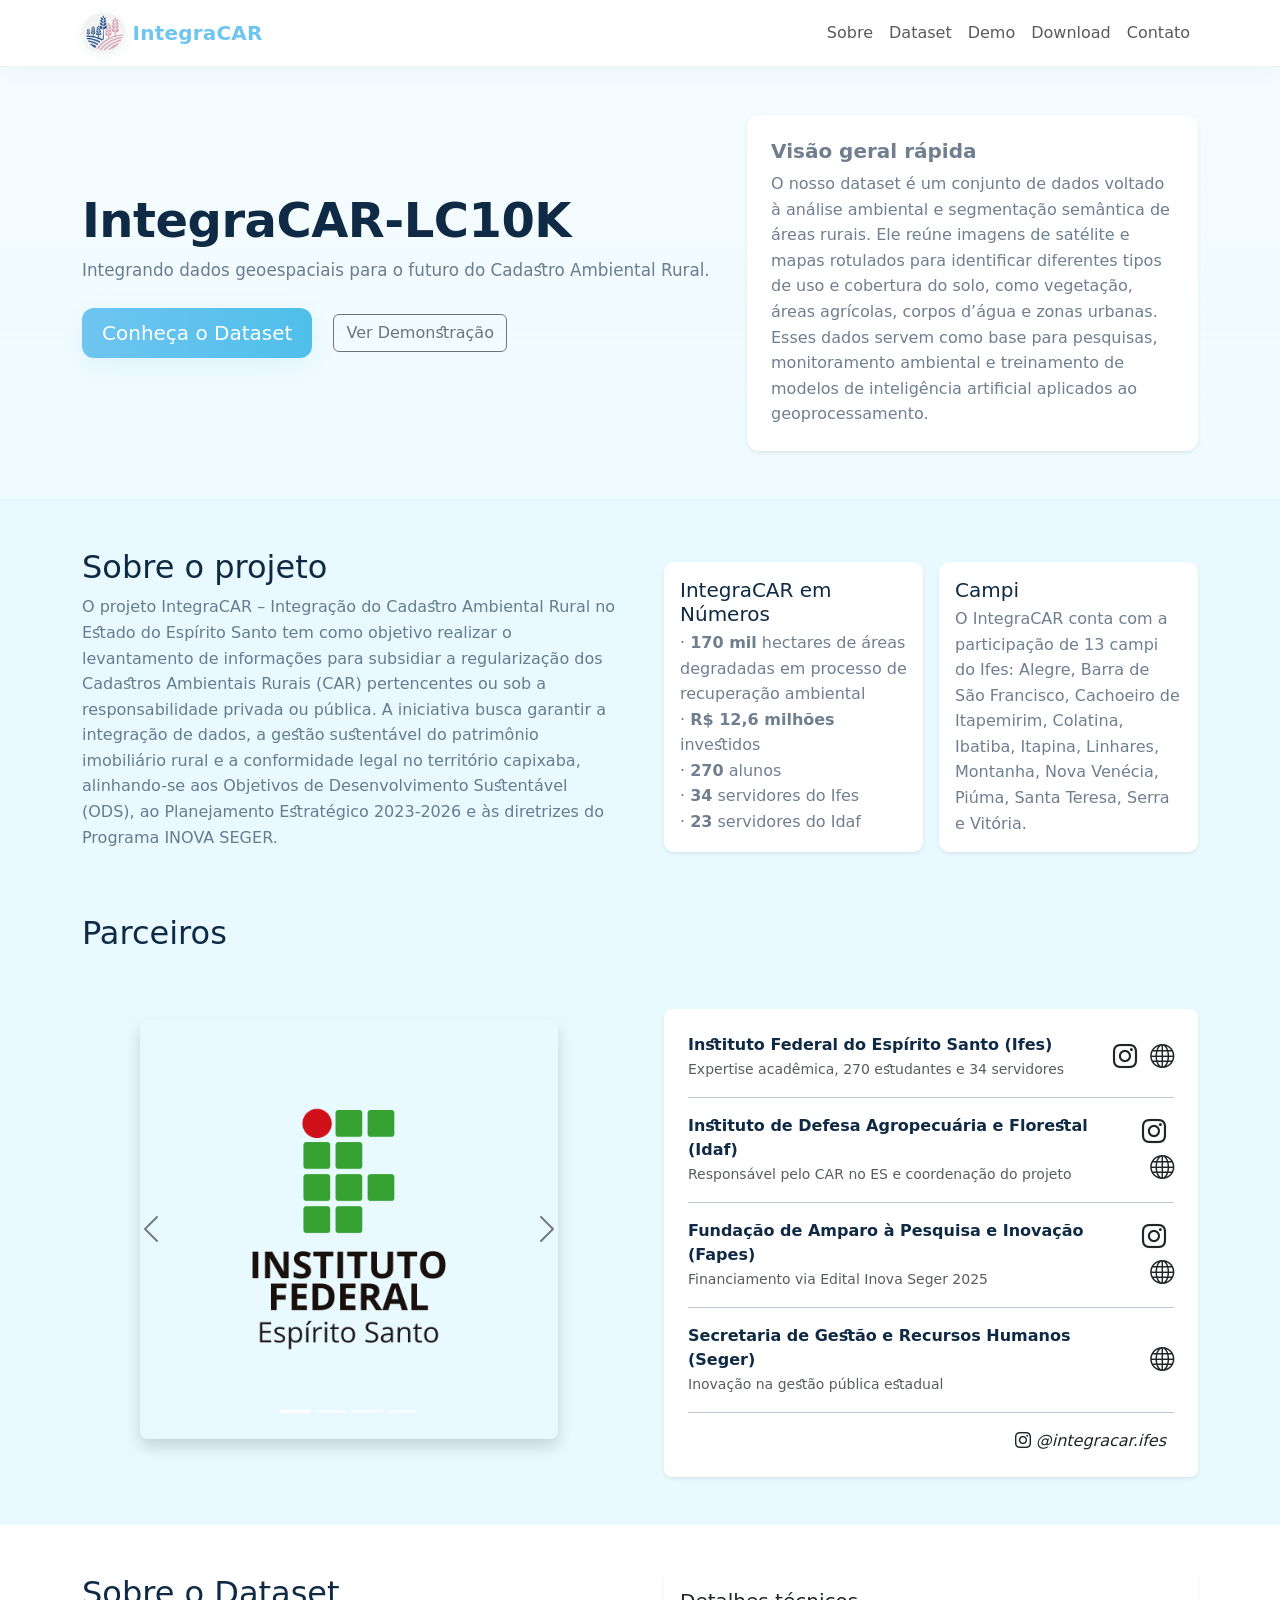
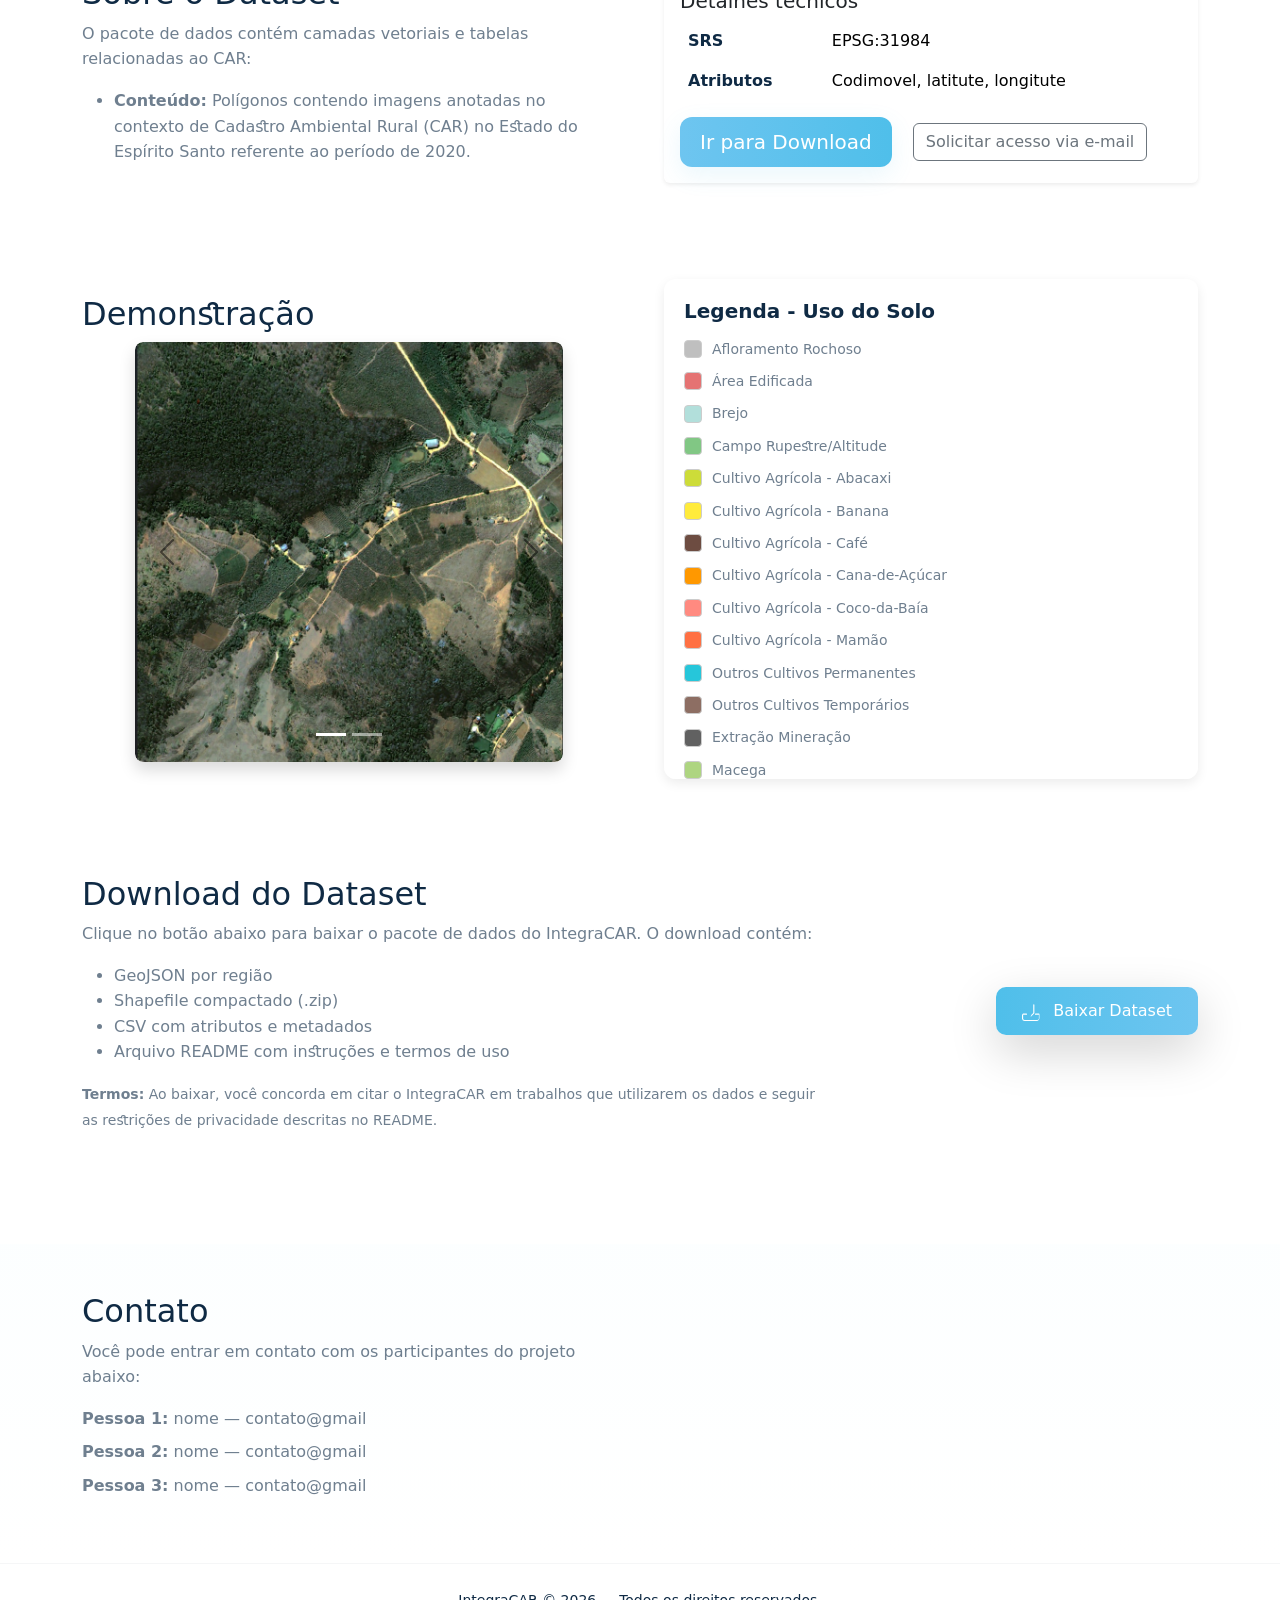
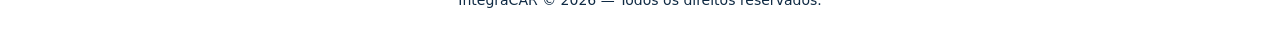
==== commit f127a881: "Update fmt.Println message to Goodbye World" ====
--- a/index.html
+++ b/index.html
@@ -412,7 +412,6 @@
                         </svg>
                         Baixar Dataset
                     </a>
-                    <div class="mt-3 small text-muted">Tamanho do pacote: ~100 MB (exemplo)</div>
                 </div>
             </div>
         </div>
@@ -457,3 +456,4 @@
 
 </html>
 
+
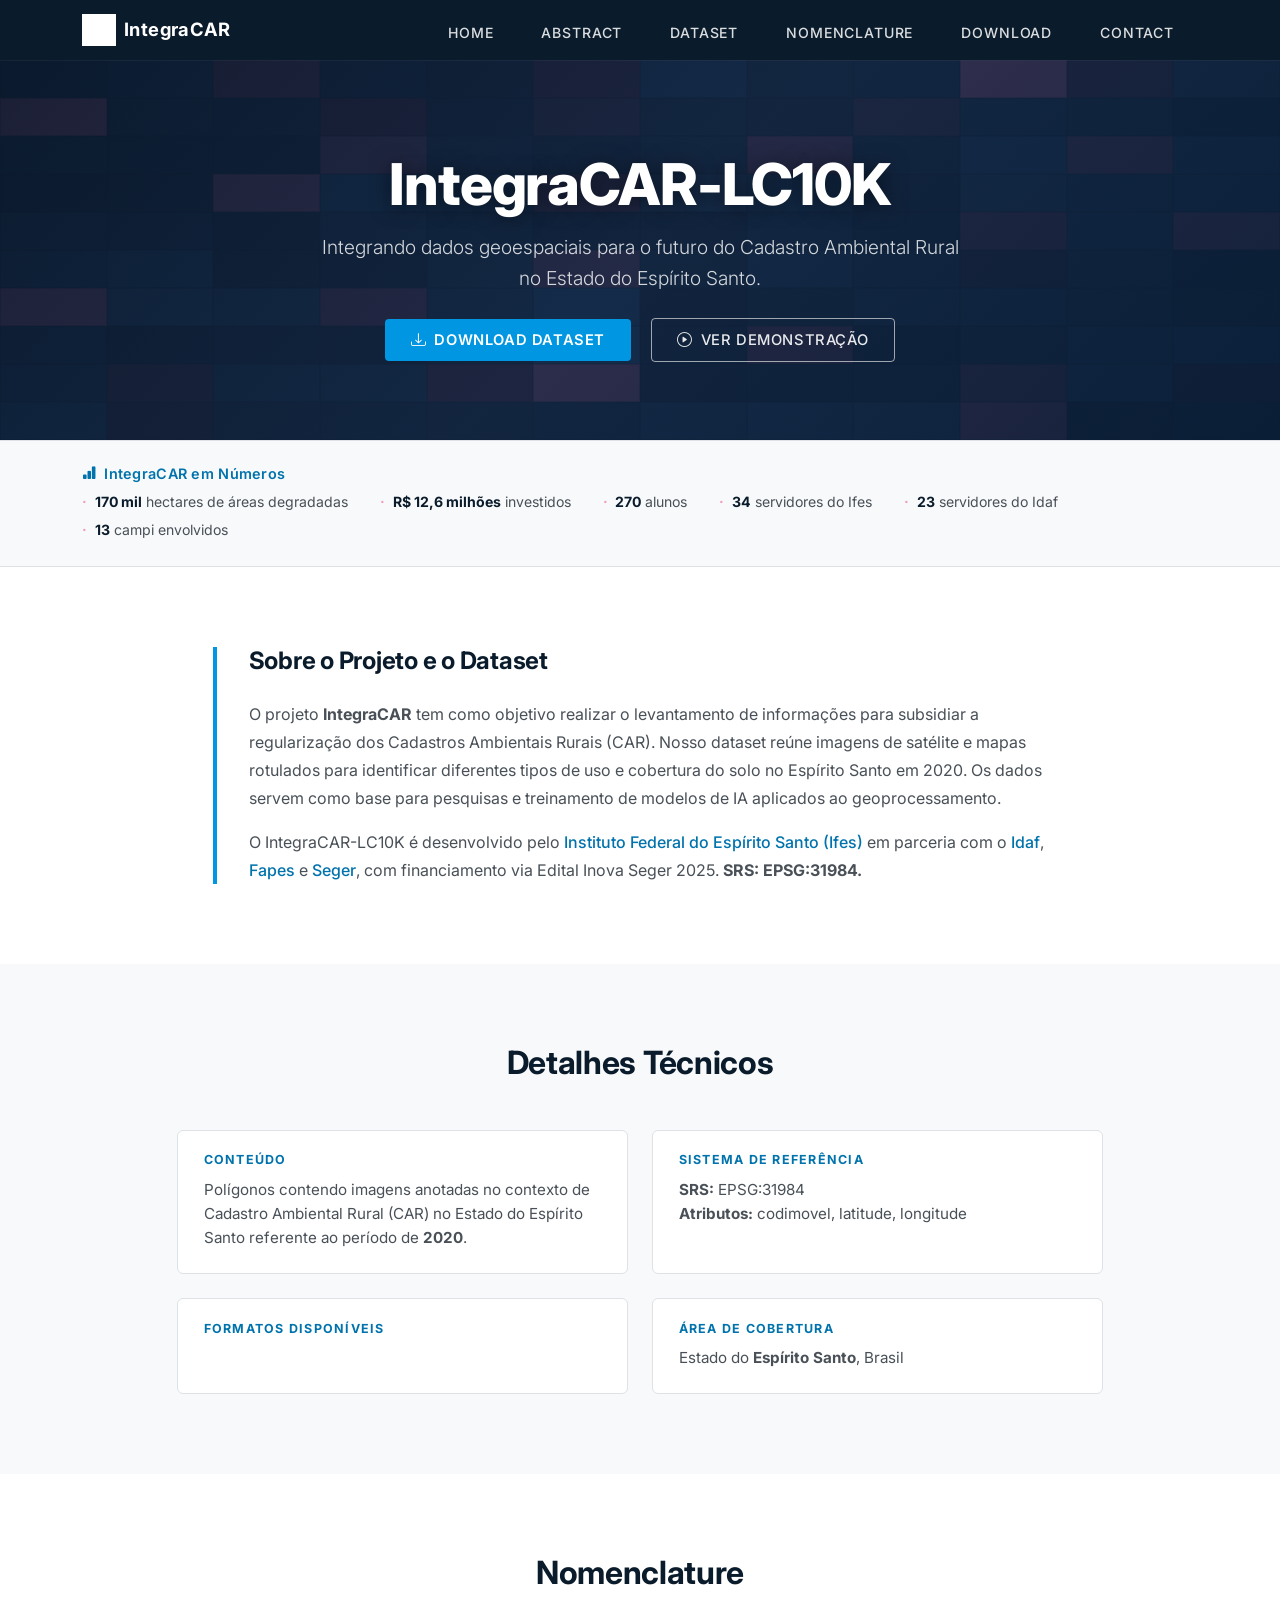
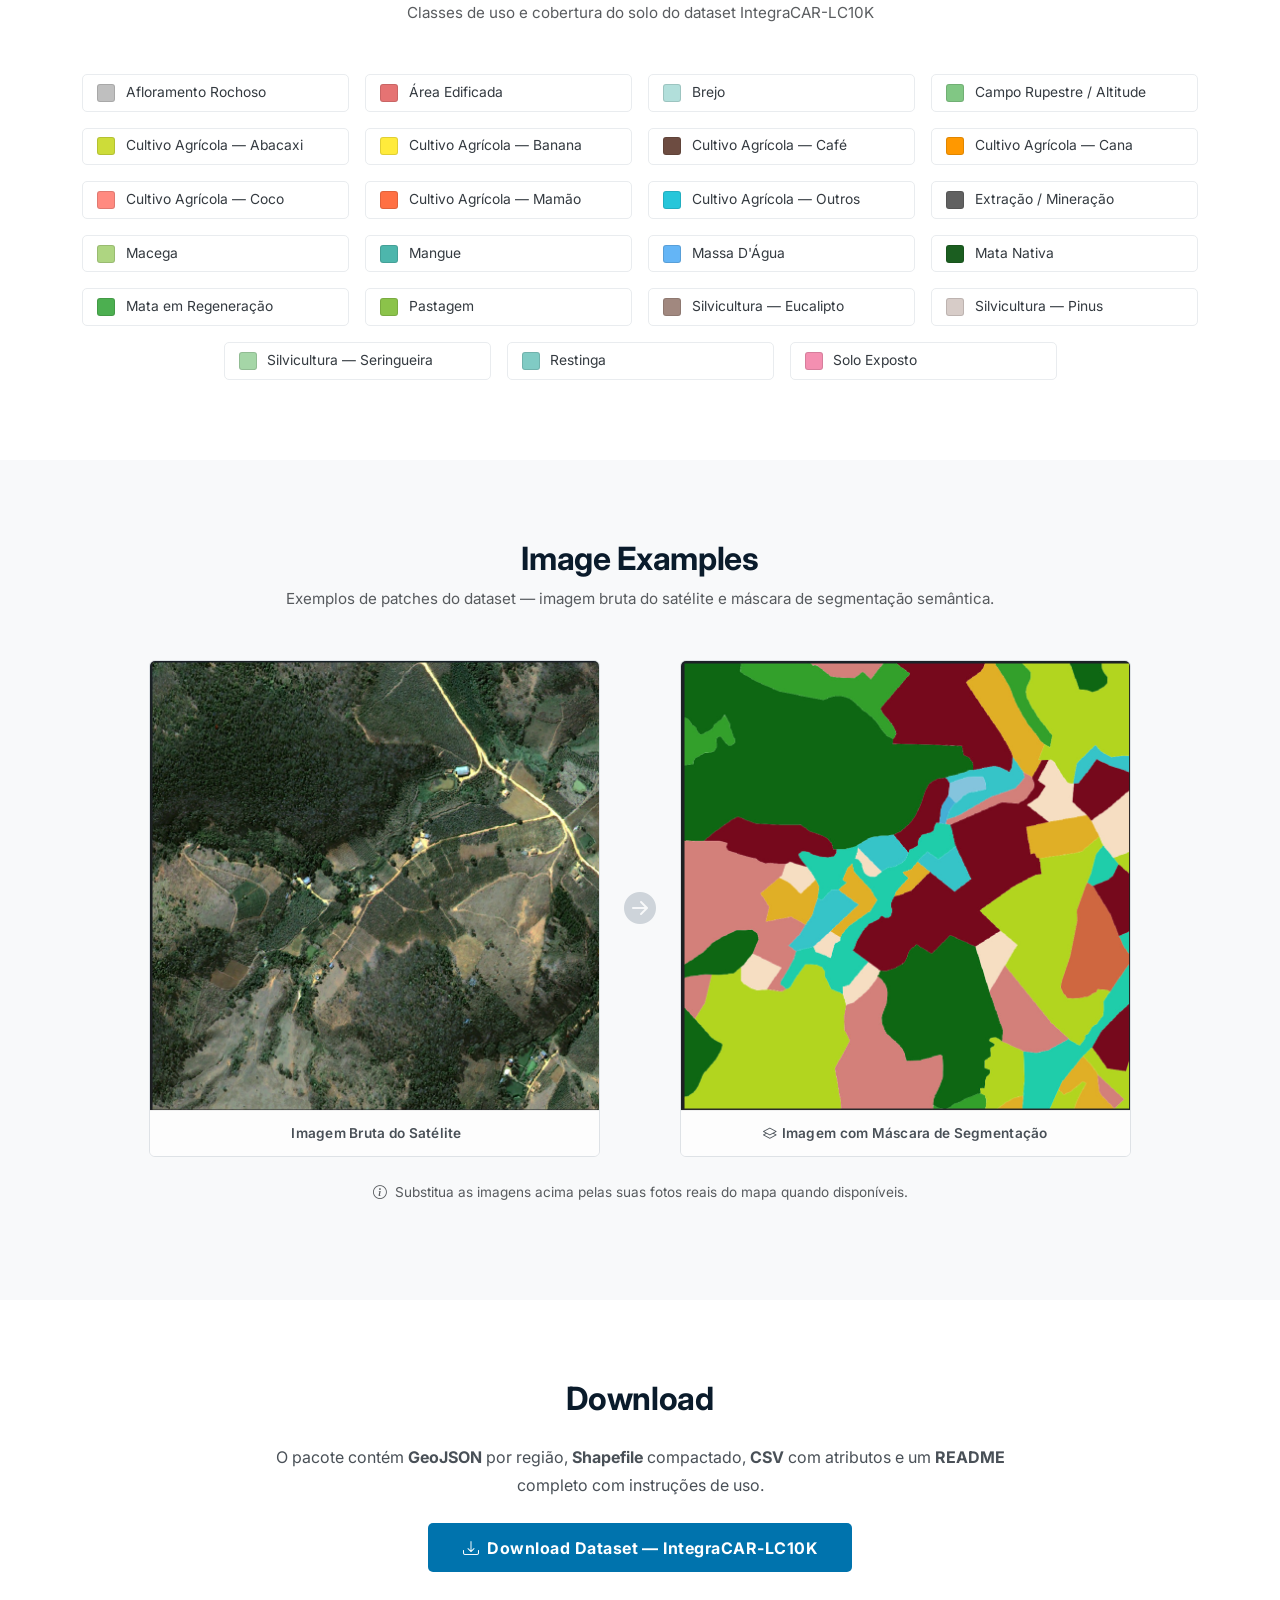
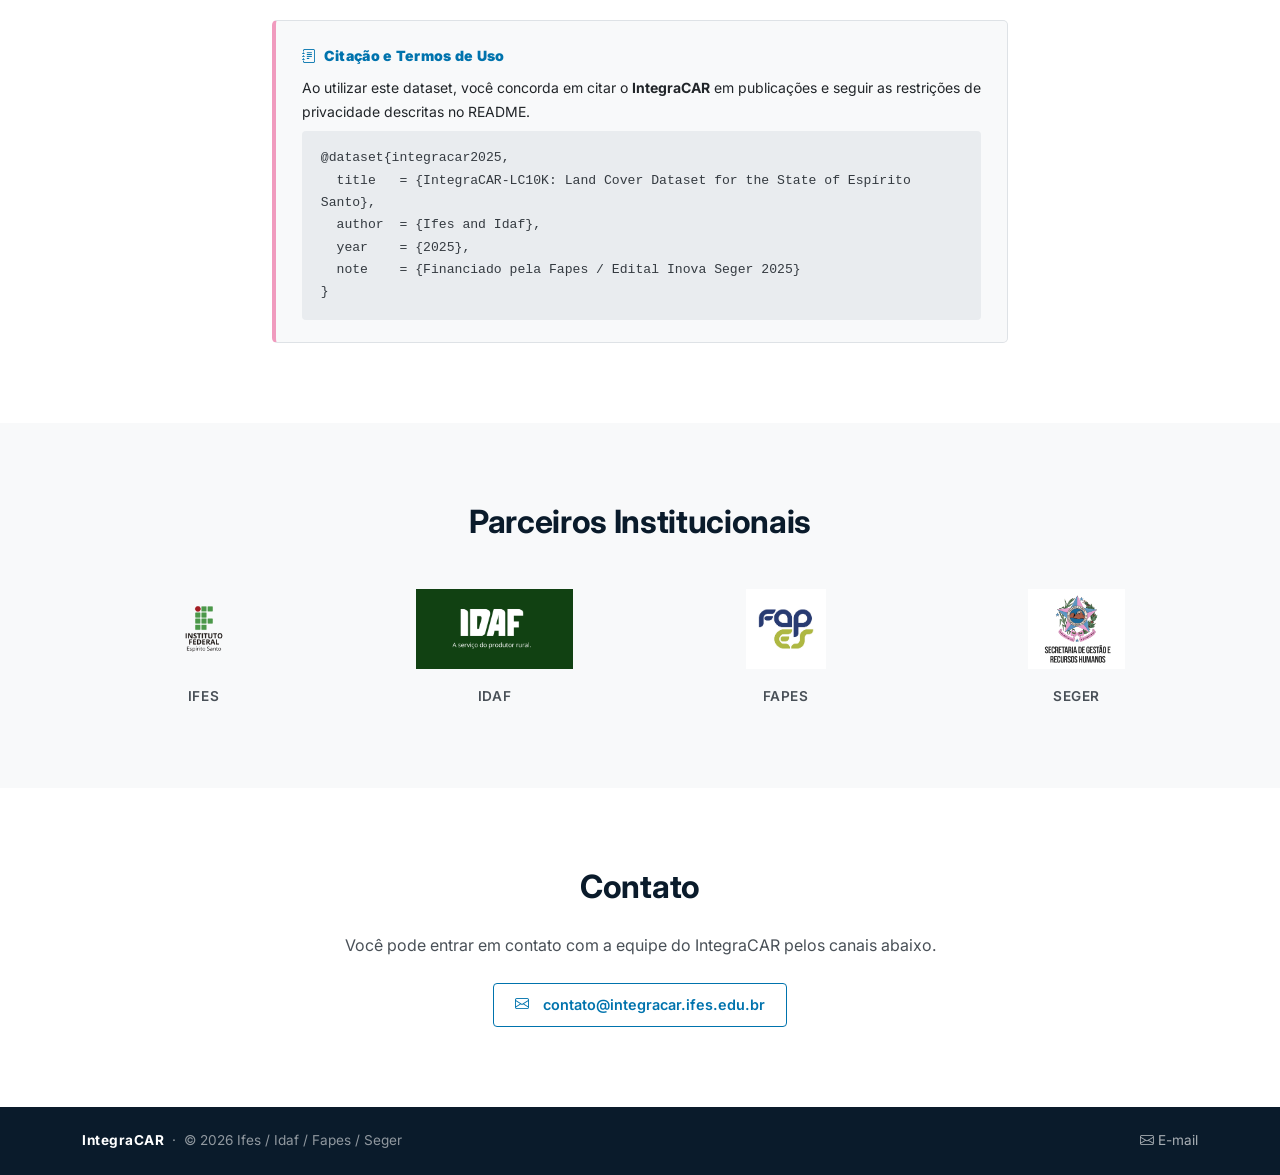
==== commit 07dd17d5: "feat: aplica tema da bandeira do ES e animacoes de scroll" ====
--- a/index.html
+++ b/index.html
@@ -1,459 +1,576 @@
-<!doctype html>
-<html lang="pt-BR">
-
-<head>
-    <meta charset="utf-8" />
-    <meta name="viewport" content="width=device-width, initial-scale=1" />
-    <link rel="shortcut icon" href="favicon.ico" type="image/x-icon">
-    <title>IntegraCAR — Integração de dados ambientais</title>
-    <link href="https://cdn.jsdelivr.net/npm/bootstrap@5.3.2/dist/css/bootstrap.min.css" rel="stylesheet">
-    <link href="https://unpkg.com/aos@2.3.4/dist/aos.css" rel="stylesheet">
-    <link href="https://cdn.jsdelivr.net/npm/bootstrap@5.3.3/dist/css/bootstrap.min.css" rel="stylesheet">
-    <link rel="stylesheet" href="https://cdn.jsdelivr.net/npm/bootstrap-icons@1.11.3/font/bootstrap-icons.min.css">
-    <link rel="stylesheet" href="style.css">
-    <meta name="theme-color" content="#6EC5F0" />
-</head>
-
-<body class="site-bg">
-
-    <!-- NAVBAR -->
-    <nav class="navbar navbar-expand-lg navbar-light sticky-top site-navbar">
-        <div class="container">
-            <a class="navbar-brand d-flex align-items-center" href="#hero">
-                <img src="Logo-IntegraCAR-ES.png" alt="Logo IntegraCAR" height="40" class="me-2 site-logo">
-                <span class="fw-bold site-title">IntegraCAR</span>
-            </a>
-
-            <button class="navbar-toggler" type="button" data-bs-toggle="collapse" data-bs-target="#navMenu"
-                aria-controls="navMenu" aria-expanded="false" aria-label="Alternar navegação">
-                <span class="navbar-toggler-icon"></span>
-            </button>
-
-            <div class="collapse navbar-collapse" id="navMenu">
-                <ul class="navbar-nav ms-auto align-items-lg-center">
-                    <li class="nav-item"><a class="nav-link" href="#sobre">Sobre</a></li>
-                    <li class="nav-item"><a class="nav-link" href="#dataset">Dataset</a></li>
-                    <li class="nav-item"><a class="nav-link" href="#demo">Demo</a></li>
-                    <li class="nav-item"><a class="nav-link" href="#download">Download</a></li>
-                    <li class="nav-item"><a class="nav-link" href="#contato">Contato</a></li>
-                </ul>
-            </div>
-        </div>
-    </nav>
-
-    <!-- HERO -->
-    <header id="hero" class="py-5 hero-section">
-        <div class="container">
-            <div class="row align-items-center">
-                <div class="col-lg-7" data-aos="fade-up">
-                    <h1 class="display-5 fw-bold hero-title">IntegraCAR-LC10K</h1>
-                    <p class="lead hero-lead mb-4">
-                        Integrando dados geoespaciais para o futuro do Cadastro Ambiental Rural.
-                    </p>
-                    <p>
-                        <a class="btn btn-lg btn-cta me-2" href="#dataset">
-                            Conheça o Dataset
-                        </a>
-                        <a class="btn btn-outline-secondary ms-2" href="#demo">
-                            Ver Demonstração
-                        </a>
-                    </p>
-                </div>
-
-                <div class="col-lg-5" data-aos="fade-left">
-                    <div class="card shadow-sm card-variant">
-                        <div class="card-body p-4">
-                            <h5 class="card-title">Visão geral rápida</h5>
-                            <p class="card-text">
-                                O nosso dataset é um conjunto de dados voltado à análise ambiental e segmentação
-                                semântica de áreas rurais.
-                                Ele reúne imagens de satélite e mapas rotulados para identificar diferentes tipos de uso
-                                e cobertura do solo, como vegetação, áreas agrícolas, corpos d’água e zonas urbanas.
-                                Esses dados servem como base para pesquisas, monitoramento ambiental e treinamento de
-                                modelos de inteligência artificial aplicados ao geoprocessamento.
-                            </p>
-
-                        </div>
-                    </div>
-                </div>
-            </div>
-        </div>
-    </header>
-
-    <!-- SOBRE -->
-    <section id="sobre" class="py-5">
-        <div class="container">
-            <div class="row g-5 align-items-center">
-                <div class="col-md-6" data-aos="fade-right">
-                    <h2>Sobre o projeto</h2>
-                    <p>
-                        O projeto IntegraCAR – Integração do Cadastro Ambiental Rural no Estado do Espírito Santo tem
-                        como objetivo realizar o levantamento de informações para subsidiar a regularização dos
-                        Cadastros Ambientais Rurais (CAR) pertencentes ou sob a responsabilidade privada ou pública. A
-                        iniciativa busca garantir a integração de dados, a gestão sustentável do patrimônio imobiliário
-                        rural e a
-                        conformidade legal no território capixaba, alinhando-se aos Objetivos de Desenvolvimento
-                        Sustentável (ODS), ao Planejamento Estratégico 2023-2026 e às diretrizes do Programa INOVA
-                        SEGER.
-                    </p>
-                </div>
-
-                <div class="col-md-6" data-aos="fade-left">
-                    <div class="row g-3">
-                        <div class="col-sm-6">
-                            <div class="info-card p-3 h-100 shadow-sm">
-                                <h5 class="mb-1">IntegraCAR em Números</h5>
-                                <p class="mb-0">· <strong>170 mil</strong> hectares de áreas degradadas em processo de
-                                    recuperação ambiental</p>
-                                <p class="mb-0">· <strong>R$ 12,6 milhões</strong> investidos</p>
-                                <p class="mb-0">· <strong>270</strong> alunos </p>
-                                <p class="mb-0">· <strong>34</strong> servidores do Ifes</p>
-                                <p class="mb-0">· <strong>23</strong> servidores do Idaf</p>
-                            </div>
-                        </div>
-                        <div class="col-sm-6">
-                            <div class="info-card p-3 h-100 shadow-sm">
-                                <h5 class="mb-1">Campi</h5>
-                                <p class="mb-0">O IntegraCAR conta com a participação de 13 campi do Ifes: Alegre, Barra
-                                    de São Francisco, Cachoeiro de Itapemirim, Colatina, Ibatiba, Itapina, Linhares,
-                                    Montanha,
-                                    Nova Venécia, Piúma, Santa Teresa, Serra e Vitória.</p>
-                            </div>
-                        </div>
-                    </div>
-                </div>
-
-                <h2>Parceiros</h2>
-
-                <div id="demoCarousel" class="carousel slide carousel-small" data-bs-ride="carousel" data-aos="zoom-in">
-                    <div class="carousel-indicators">
-                        <button type="button" data-bs-target="#demoCarousel" data-bs-slide-to="0" class="active"
-                            aria-current="true" aria-label="Slide 1"></button>
-                        <button type="button" data-bs-target="#demoCarousel" data-bs-slide-to="1"
-                            aria-label="Slide 2"></button>
-                        <button type="button" data-bs-target="#demoCarousel" data-bs-slide-to="2"
-                            aria-label="Slide 3"></button>
-                        <button type="button" data-bs-target="#demoCarousel" data-bs-slide-to="3"
-                            aria-label="Slide 4"></button>
-                    </div>
-
-                    <div class="carousel-inner rounded-3 shadow">
-                        <div class="carousel-item active">
-                            <img src="imagensSobre/ifes.png" class="d-block w-100" alt="Ifes">
-                        </div>
-
-                        <div class="carousel-item">
-                            <img src="imagensSobre/idaf.png" class="d-block w-100" alt="Idaf">
-                        </div>
-
-                        <div class="carousel-item">
-                            <img src="imagensSobre/fapes.jpg" class="d-block w-100" alt="Fapes">
-                        </div>
-
-                        <div class="carousel-item">
-                            <img src="imagensSobre/seger.png" class="d-block w-100" alt="Seger">
-                        </div>
-                    </div>
-
-                    <button class="carousel-control-prev" type="button" data-bs-target="#demoCarousel"
-                        data-bs-slide="prev">
-                        <span class="carousel-control-prev-icon" aria-hidden="true"></span>
-                        <span class="visually-hidden">Anterior</span>
-                    </button>
-                    <button class="carousel-control-next" type="button" data-bs-target="#demoCarousel"
-                        data-bs-slide="next">
-                        <span class="carousel-control-next-icon" aria-hidden="true"></span>
-                        <span class="visually-hidden">Próximo</span>
-                    </button>
-                </div>
-
-                <div class="col-md-6" data-aos="fade-left">
-                    <div class="info-card p-4 h-100 shadow-sm rounded-3">
-                        <div class="d-flex align-items-center mb-3">
-                            <div class="flex-grow-1">
-                                <strong>Instituto Federal do Espírito Santo (Ifes)</strong><br>
-                                <small class="text-muted">Expertise acadêmica, 270 estudantes e 34 servidores</small>
-                            </div>
-                            <div class="ms-3 text-end">
-                                <a href="https://www.instagram.com/ifesoficial/" target="_blank"
-                                    class="text-decoration-none me-2" title="Instagram Ifes">
-                                    <i class="bi bi-instagram fs-4 text-dark"></i>
-                                </a>
-                                <a href="https://ifes.edu.br" target="_blank" class="text-decoration-none"
-                                    title="Site Ifes">
-                                    <i class="bi bi-globe fs-4 text-dark"></i>
-                                </a>
-                            </div>
-                        </div>
-
-                        <hr class="my-3">
-
-                        <div class="d-flex align-items-center mb-3">
-                            <div class="flex-grow-1">
-                                <strong>Instituto de Defesa Agropecuária e Florestal (Idaf)</strong><br>
-                                <small class="text-muted">Responsável pelo CAR no ES e coordenação do projeto</small>
-                            </div>
-                            <div class="ms-3 text-end">
-                                <a href="https://www.instagram.com/idaf_es/" target="_blank"
-                                    class="text-decoration-none me-2" title="Instagram Idaf">
-                                    <i class="bi bi-instagram fs-4 text-dark"></i>
-                                </a>
-                                <a href="https://idaf.es.gov.br" target="_blank" class="text-decoration-none"
-                                    title="Site Idaf">
-                                    <i class="bi bi-globe fs-4 text-dark"></i>
-                                </a>
-                            </div>
-                        </div>
-
-                        <hr class="my-3">
-
-                        <div class="d-flex align-items-center mb-3">
-                            <div class="flex-grow-1">
-                                <strong>Fundação de Amparo à Pesquisa e Inovação (Fapes)</strong><br>
-                                <small class="text-muted">Financiamento via Edital Inova Seger 2025</small>
-                            </div>
-                            <div class="ms-3 text-end">
-                                <a href="https://www.instagram.com/fapes.es/" target="_blank"
-                                    class="text-decoration-none me-2" title="Instagram Fapes">
-                                    <i class="bi bi-instagram fs-4 text-dark"></i>
-                                </a>
-                                <a href="https://fapes.es.gov.br" target="_blank" class="text-decoration-none"
-                                    title="Site Fapes">
-                                    <i class="bi bi-globe fs-4 text-dark"></i>
-                                </a>
-                            </div>
-                        </div>
-
-                        <hr class="my-3">
-
-                        <div class="d-flex align-items-center mb-3">
-                            <div class="flex-grow-1">
-                                <strong>Secretaria de Gestão e Recursos Humanos (Seger)</strong><br>
-                                <small class="text-muted">Inovação na gestão pública estadual</small>
-                            </div>
-                            <div class="ms-3 text-end">
-                                <a href="https://seger.es.gov.br" target="_blank" class="text-decoration-none"
-                                    title="Site Seger">
-                                    <i class="bi bi-globe fs-4 text-dark"></i>
-                                </a>
-                            </div>
-                        </div>
-
-                        <hr class="my-3">
-                        <div class="ms-3 text-end">
-                            <a href="https://www.instagram.com/integracar.ifes/" target="_blank"
-                                class="text-decoration-none me-2" title="Instagram IntegraCAR">
-                                <i class="bi bi-instagram fs-6 text-dark"> @integracar.ifes</i>
-                            </a>
-                        </div>
-
-                    </div>
-                </div>
-            </div>
-        </div>
-
-    </section>
-
-    <!-- DATASET -->
-    <section id="dataset" class="py-5 dataset-section">
-        <div class="container">
-            <div class="row align-items-center g-5">
-                <div class="col-lg-6" data-aos="fade-up">
-                    <h2>Sobre o Dataset</h2>
-                    <p>
-                        O pacote de dados contém camadas vetoriais e tabelas relacionadas ao CAR:
-                    </p>
-                    <ul>
-                        <li><strong>Conteúdo:</strong> Polígonos contendo imagens anotadas no contexto de Cadastro
-                            Ambiental Rural (CAR) no Estado do Espírito Santo referente ao período de 2020.
-                        </li>
-                    </ul>
-
-
-                </div>
-
-                <div class="col-lg-6" data-aos="zoom-in">
-                    <div class="card shadow-sm border-0">
-                        <div class="card-body">
-                            <h5 class="card-title">Detalhes técnicos</h5>
-                            <table class="table table-borderless mb-0">
-                                <tbody>
-                                    <tr>
-                                        <th scope="row">SRS</th>
-                                        <td>EPSG:31984</td>
-                                    </tr>
-                                    <tr>
-                                        <th scope="row">Atributos</th>
-                                        <td>Codimovel, latitute, longitute</td>
-                                    </tr>
-                                </tbody>
-                            </table>
-
-                            <div class="mt-3">
-                                <a class="btn btn-lg btn-cta me-2" href="#download">Ir para Download</a>
-                                <a class="btn btn-outline-secondary ms-2" href="#contato">Solicitar acesso via
-                                    e-mail</a>
-                            </div>
-                        </div>
-                    </div>
-                </div>
-            </div>
-        </div>
-    </section>
-
-    <!-- DEMO -->
-
-    <section id="demo" class="py-5">
-        <div class="container">
-            <div class="row g-5 align-items-center">
-                <div class="col-lg-6" data-aos="fade-right">
-                    <h2>Demonstração</h2>
-                    <div id="carouselMapas" class="carousel slide carousel-small" data-bs-ride="carousel"
-                        data-aos="zoom-in">
-                        <div class="carousel-indicators">
-                            <button type="button" data-bs-target="#carouselMapas" data-bs-slide-to="0" class="active"
-                                aria-current="true" aria-label="Slide 1"></button>
-                            <button type="button" data-bs-target="#carouselMapas" data-bs-slide-to="1"
-                                aria-label="Slide 2"></button>
-
-                        </div>
-
-                        <div class="carousel-inner rounded-3 shadow">
-                            <div class="carousel-item active">
-                                <img src="imagensSobre/Img-sem-mascara.jpeg" class="d-block w-100" alt="Exemplo Mapa 1">
-                            </div>
-
-                            <div class="carousel-item">
-                                <img src="imagensSobre/img-com-mascara.jpeg" class="d-block w-100" alt="Exemplo Mapa 2">
-                            </div>
-
-
-                        </div>
-
-                        <button class="carousel-control-prev" type="button" data-bs-target="#carouselMapas"
-                            data-bs-slide="prev">
-                            <span class="carousel-control-prev-icon" aria-hidden="true"></span>
-                            <span class="visually-hidden">Anterior</span>
-                        </button>
-                        <button class="carousel-control-next" type="button" data-bs-target="#carouselMapas"
-                            data-bs-slide="next">
-                            <span class="carousel-control-next-icon" aria-hidden="true"></span>
-                            <span class="visually-hidden">Próximo</span>
-                        </button>
-                    </div>
-                </div>
-
-                <div class="col-lg-6" data-aos="fade-left">
-                    <div class="demo-legend">
-                        <h3>Legenda - Uso do Solo</h3>
-                        <ul>
-                            <li><span style="background:#bfbfbf"></span> Afloramento Rochoso</li>
-                            <li><span style="background:#e57373"></span> Área Edificada</li>
-                            <li><span style="background:#b2dfdb"></span> Brejo</li>
-                            <li><span style="background:#81c784"></span> Campo Rupestre/Altitude</li>
-                            <li><span style="background:#cddc39"></span> Cultivo Agrícola - Abacaxi</li>
-                            <li><span style="background:#ffeb3b"></span> Cultivo Agrícola - Banana</li>
-                            <li><span style="background:#6d4c41"></span> Cultivo Agrícola - Café</li>
-                            <li><span style="background:#ff9800"></span> Cultivo Agrícola - Cana-de-Açúcar</li>
-                            <li><span style="background:#ff8a80"></span> Cultivo Agrícola - Coco-da-Baía</li>
-                            <li><span style="background:#ff7043"></span> Cultivo Agrícola - Mamão</li>
-                            <li><span style="background:#26c6da"></span> Outros Cultivos Permanentes</li>
-                            <li><span style="background:#8d6e63"></span> Outros Cultivos Temporários</li>
-                            <li><span style="background:#616161"></span> Extração Mineração</li>
-                            <li><span style="background:#aed581"></span> Macega</li>
-                            <li><span style="background:#4db6ac"></span> Mangue</li>
-                            <li><span style="background:#64b5f6"></span> Massa D'Água</li>
-                            <li><span style="background:#1b5e20"></span> Mata Nativa</li>
-                            <li><span style="background:#4caf50"></span> Mata em Regeneração</li>
-                            <li><span style="background:#9e9e9e"></span> Outros</li>
-                            <li><span style="background:#8bc34a"></span> Pastagem</li>
-                            <li><span style="background:#a1887f"></span> Eucalipto</li>
-                            <li><span style="background:#d7ccc8"></span> Pinus</li>
-                            <li><span style="background:#a5d6a7"></span> Seringueira</li>
-                            <li><span style="background:#80cbc4"></span> Restinga</li>
-                            <li><span style="background:#f48fb1"></span> Solo Exposto</li>
-                        </ul>
-                    </div>
-                </div>
-            </div>
-        </div>
-    </section>
-
-    <!-- DOWNLOAD -->
-    <section id="download" class="py-5 download-section">
-        <div class="container">
-            <div class="row g-4 align-items-center">
-                <div class="col-md-8" data-aos="fade-right">
-                    <h2>Download do Dataset</h2>
-                    <p>
-                        Clique no botão abaixo para baixar o pacote de dados do IntegraCAR. O download contém:
-                    </p>
-                    <ul>
-                        <li>GeoJSON por região</li>
-                        <li>Shapefile compactado (.zip)</li>
-                        <li>CSV com atributos e metadados</li>
-                        <li>Arquivo README com instruções e termos de uso</li>
-                    </ul>
-
-                    <p><small><strong>Termos:</strong> Ao baixar, você concorda em citar o IntegraCAR
-                            em trabalhos que utilizarem os dados e seguir as restrições de privacidade descritas no
-                            README.</small></p>
-                </div>
-
-                <div class="col-md-4 text-md-end" data-aos="fade-left">
-                    <a id="downloadBtn" class="btn btn-download shadow-lg" href="/downloads/integracar-dataset.zip"
-                        role="button">
-                        <svg xmlns="http://www.w3.org/2000/svg" width="18" height="18" fill="currentColor"
-                            class="bi bi-download me-2" viewBox="0 0 16 16" aria-hidden="true">
-                            <path
-                                d="M.5 9.9a.5.5 0 0 1 .5-.5h3a.5.5 0 0 1 0 1H1v3.5A1.5 1.5 0 0 0 2.5 15h11A1.5 1.5 0 0 0 15 13.9V10.4h-3a.5.5 0 0 1 0-1h3a.5.5 0 0 1 .5.5v3.5A2.5 2.5 0 0 1 13.5 16h-11A2.5 2.5 0 0 1 0 13.9V10.4z" />
-                            <path
-                                d="M7.646 11.854a.5.5 0 0 0 .708 0L11 9.207V1.5a.5.5 0 0 0-1 0v7.293L8.354 10.5a.5.5 0 0 0 .708.707L8 11.268l-.354.354z" />
-                        </svg>
-                        Baixar Dataset
-                    </a>
-                </div>
-            </div>
-        </div>
-    </section>
-
-    <!-- CONTATO -->
-    <section id="contato" class="py-5 contato-section mt-5">
-        <div class="container">
-            <div class="row g-4">
-                <div class="col-lg-6" data-aos="fade-up">
-                    <h2>Contato</h2>
-                    <p>Você pode entrar em contato com os participantes do projeto abaixo:</p>
-
-                    <ul class="list-unstyled contact-list">
-                        <li class="mb-2"><strong>Pessoa 1:</strong> nome — contato@gmail</li>
-                        <li class="mb-2"><strong>Pessoa 2:</strong> nome — contato@gmail</li>
-                        <li class="mb-2"><strong>Pessoa 3:</strong> nome — contato@gmail</li>
-                    </ul>
-                </div>
-
-
-            </div>
-        </div>
-    </section>
-
-    <!-- FOOTER -->
-    <footer class="py-4 site-footer">
-        <div class="container text-center">
-            <small>IntegraCAR © <span id="year"></span> — Todos os direitos reservados.</small>
-        </div>
-    </footer>
-
-    <script src="https://cdn.jsdelivr.net/npm/bootstrap@5.3.2/dist/js/bootstrap.bundle.min.js"></script>
-
-    <script src="https://unpkg.com/aos@2.3.4/dist/aos.js"></script>
-
-    <script>
-        AOS.init({ once: true, duration: 700 });
-        document.getElementById('year').textContent = new Date().getFullYear();
-    </script>
-</body>
-
-</html>
-
-
+<!doctype html>
+<html lang="pt-BR">
+
+<head>
+    <meta charset="utf-8" />
+    <meta name="viewport" content="width=device-width, initial-scale=1, shrink-to-fit=no" />
+    <meta name="description"
+        content="IntegraCAR-LC10K é um dataset de imagens de satélite e mapas rotulados para identificar uso e cobertura do solo no Espírito Santo, voltado ao Cadastro Ambiental Rural." />
+    <meta name="author" content="IntegraCAR / Ifes" />
+    <meta name="keywords"
+        content="dataset, CAR, cadastro ambiental rural, Espírito Santo, sensoriamento remoto, geoprocessamento, segmentação semântica, IntegraCAR" />
+    <meta name="robots" content="index, follow" />
+    <link rel="shortcut icon" href="favicon.ico" type="image/x-icon" />
+
+    <meta property="og:title" content="IntegraCAR-LC10K — Dataset de Uso e Cobertura do Solo no ES" />
+    <meta property="og:description"
+        content="Dataset de imagens de satélite para subsidiar a regularização dos Cadastros Ambientais Rurais no Espírito Santo." />
+    <meta property="og:url" content="https://integracar.ifes.edu.br" />
+
+    <title>IntegraCAR-LC10K — Dataset de Uso e Cobertura do Solo no ES</title>
+
+    <!-- Google Fonts: Inter (clean sans-serif like BigEarthNet) -->
+    <link rel="preconnect" href="https://fonts.googleapis.com" />
+    <link rel="preconnect" href="https://fonts.gstatic.com" crossorigin />
+    <link href="https://fonts.googleapis.com/css2?family=Inter:wght@300;400;500;600;700;800&display=swap"
+        rel="stylesheet" />
+
+    <!-- Bootstrap 5 -->
+    <link href="https://cdn.jsdelivr.net/npm/bootstrap@5.3.2/dist/css/bootstrap.min.css" rel="stylesheet" />
+
+    <!-- Bootstrap Icons -->
+    <link rel="stylesheet" href="https://cdn.jsdelivr.net/npm/bootstrap-icons@1.11.3/font/bootstrap-icons.min.css" />
+
+    <link rel="stylesheet" href="style.css" />
+</head>
+
+<body>
+
+    <!-- ===================== NAVBAR ===================== -->
+    <nav id="mainNav" class="navbar navbar-expand-lg navbar-dark ben-navbar sticky-top">
+        <div class="container">
+            <a class="navbar-brand ben-brand" href="#home">
+                <img src="Logo-IntegraCAR-ES.png" alt="Logo IntegraCAR" height="32" class="me-2 brand-logo" />
+                IntegraCAR
+            </a>
+
+            <button class="navbar-toggler" type="button" data-bs-toggle="collapse" data-bs-target="#navbarNav"
+                aria-controls="navbarNav" aria-expanded="false" aria-label="Alternar navegação">
+                <span class="navbar-toggler-icon"></span>
+            </button>
+
+            <div class="collapse navbar-collapse" id="navbarNav">
+                <ul class="navbar-nav ms-auto">
+                    <li class="nav-item px-lg-3"><a class="nav-link ben-nav-link" href="#home">Home</a></li>
+                    <li class="nav-item px-lg-3"><a class="nav-link ben-nav-link" href="#abstract">Abstract</a></li>
+                    <li class="nav-item px-lg-3"><a class="nav-link ben-nav-link" href="#dataset">Dataset</a></li>
+                    <li class="nav-item px-lg-3"><a class="nav-link ben-nav-link" href="#nomenclature">Nomenclature</a>
+                    </li>
+                    <li class="nav-item px-lg-3"><a class="nav-link ben-nav-link" href="#download">Download</a></li>
+                    <li class="nav-item px-lg-3"><a class="nav-link ben-nav-link" href="#contact">Contact</a></li>
+                </ul>
+            </div>
+        </div>
+    </nav>
+
+    <!-- ===================== HERO ===================== -->
+    <header id="home" class="ben-masthead d-flex align-items-center">
+        <div class="ben-masthead-overlay"></div>
+        <div class="ben-mosaic-grid" aria-hidden="true">
+            <!-- mosaic patches rendered via CSS/JS -->
+        </div>
+        <div class="container position-relative text-center">
+            <h1 class="ben-hero-title">IntegraCAR-LC10K</h1>
+            <p class="ben-hero-subtitle">
+                Integrando dados geoespaciais para o futuro do Cadastro Ambiental Rural<br class="d-none d-md-inline" />
+                no Estado do Espírito Santo.
+            </p>
+            <div class="ben-hero-buttons mt-4">
+                <a href="#download" class="btn ben-btn-primary me-3">
+                    <i class="bi bi-download me-2"></i>Download Dataset
+                </a>
+                <a href="#dataset" class="btn ben-btn-outline">
+                    <i class="bi bi-play-circle me-2"></i>Ver Demonstração
+                </a>
+            </div>
+        </div>
+    </header>
+
+    <!-- ===================== NUMBERS BOX (BigEarthNet "News" equivalent) ===================== -->
+    <section class="ben-news-bar" id="numbers">
+        <div class="container fade-in-up">
+            <div class="ben-news-box">
+                <h5 class="ben-news-title">
+                    <i class="bi bi-bar-chart-fill me-2"></i>IntegraCAR em Números
+                </h5>
+                <ul class="ben-news-list">
+                    <li><strong>170 mil</strong> hectares de áreas degradadas</li>
+                    <li><strong>R$ 12,6 milhões</strong> investidos</li>
+                    <li><strong>270</strong> alunos</li>
+                    <li><strong>34</strong> servidores do Ifes</li>
+                    <li><strong>23</strong> servidores do Idaf</li>
+                    <li><strong>13</strong> campi envolvidos</li>
+                </ul>
+            </div>
+        </div>
+    </section>
+
+    <!-- ===================== ABSTRACT ===================== -->
+    <section id="abstract" class="ben-section">
+        <div class="container fade-in-up">
+            <div class="row justify-content-center">
+                <div class="col-lg-9 ben-about-block text-justify">
+                    <h2 class="ben-section-title">Sobre o Projeto e o Dataset</h2>
+                    <p class="ben-section-text">
+                        O projeto <strong>IntegraCAR</strong> tem como objetivo realizar o levantamento de informações
+                        para subsidiar
+                        a regularização dos Cadastros Ambientais Rurais (CAR). Nosso dataset reúne imagens de satélite e
+                        mapas
+                        rotulados para identificar diferentes tipos de uso e cobertura do solo no Espírito Santo em
+                        2020.
+                        Os dados servem como base para pesquisas e treinamento de modelos de IA aplicados ao
+                        geoprocessamento.
+                    </p>
+                    <p class="ben-section-text mb-0">
+                        O IntegraCAR-LC10K é desenvolvido pelo <a href="https://ifes.edu.br" target="_blank"
+                            rel="noopener">Instituto Federal do Espírito Santo (Ifes)</a>
+                        em parceria com o <a href="https://idaf.es.gov.br" target="_blank" rel="noopener">Idaf</a>,
+                        <a href="https://fapes.es.gov.br" target="_blank" rel="noopener">Fapes</a> e
+                        <a href="https://seger.es.gov.br" target="_blank" rel="noopener">Seger</a>,
+                        com financiamento via Edital Inova Seger 2025. <strong>SRS: EPSG:31984.</strong>
+                    </p>
+                </div>
+            </div>
+        </div>
+    </section>
+
+    <!-- ===================== DATASET / TECHNICAL DETAILS ===================== -->
+    <section id="dataset" class="ben-section ben-section-alt">
+        <div class="container fade-in-up">
+            <div class="row justify-content-center">
+                <div class="col-lg-10">
+                    <h2 class="ben-section-title text-center mb-5">Detalhes Técnicos</h2>
+                    <div class="row g-4">
+                        <div class="col-md-6">
+                            <div class="ben-detail-card h-100">
+                                <h6 class="ben-detail-card-label">Conteúdo</h6>
+                                <p class="mb-0">Polígonos contendo imagens anotadas no contexto de Cadastro Ambiental
+                                    Rural (CAR)
+                                    no Estado do Espírito Santo referente ao período de <strong>2020</strong>.</p>
+                            </div>
+                        </div>
+                        <div class="col-md-6">
+                            <div class="ben-detail-card h-100">
+                                <h6 class="ben-detail-card-label">Sistema de Referência</h6>
+                                <p class="mb-0"><strong>SRS:</strong> EPSG:31984<br />
+                                    <strong>Atributos:</strong> codimovel, latitude, longitude
+                                </p>
+                            </div>
+                        </div>
+                        <div class="col-md-6">
+                            <div class="ben-detail-card h-100">
+                                <h6 class="ben-detail-card-label">Formatos disponíveis</h6>
+
+                            </div>
+                        </div>
+                        <div class="col-md-6">
+                            <div class="ben-detail-card h-100">
+                                <h6 class="ben-detail-card-label">Área de cobertura</h6>
+                                <p class="mb-0">Estado do <strong>Espírito Santo</strong>, Brasil</p>
+                            </div>
+                        </div>
+                    </div>
+                </div>
+            </div>
+        </div>
+    </section>
+
+    <!-- ===================== NOMENCLATURE ===================== -->
+    <section id="nomenclature" class="ben-section">
+        <div class="container fade-in-up">
+            <h2 class="ben-section-title text-center mb-2">Nomenclature</h2>
+            <p class="text-center text-muted mb-5" style="font-size:0.95rem;">Classes de uso e cobertura do solo do
+                dataset IntegraCAR-LC10K</p>
+
+            <div class="row g-3 justify-content-center" id="nomenclatureGrid">
+
+                <div class="col-lg-3 col-md-4 col-sm-6">
+                    <div class="ben-class-card">
+                        <span class="ben-class-swatch" style="background:#bfbfbf;"></span>
+                        <span class="ben-class-label">Afloramento Rochoso</span>
+                    </div>
+                </div>
+
+                <div class="col-lg-3 col-md-4 col-sm-6">
+                    <div class="ben-class-card">
+                        <span class="ben-class-swatch" style="background:#e57373;"></span>
+                        <span class="ben-class-label">Área Edificada</span>
+                    </div>
+                </div>
+
+                <div class="col-lg-3 col-md-4 col-sm-6">
+                    <div class="ben-class-card">
+                        <span class="ben-class-swatch" style="background:#b2dfdb;"></span>
+                        <span class="ben-class-label">Brejo</span>
+                    </div>
+                </div>
+
+                <div class="col-lg-3 col-md-4 col-sm-6">
+                    <div class="ben-class-card">
+                        <span class="ben-class-swatch" style="background:#81c784;"></span>
+                        <span class="ben-class-label">Campo Rupestre / Altitude</span>
+                    </div>
+                </div>
+
+                <div class="col-lg-3 col-md-4 col-sm-6">
+                    <div class="ben-class-card">
+                        <span class="ben-class-swatch" style="background:#cddc39;"></span>
+                        <span class="ben-class-label">Cultivo Agrícola — Abacaxi</span>
+                    </div>
+                </div>
+
+                <div class="col-lg-3 col-md-4 col-sm-6">
+                    <div class="ben-class-card">
+                        <span class="ben-class-swatch" style="background:#ffeb3b;"></span>
+                        <span class="ben-class-label">Cultivo Agrícola — Banana</span>
+                    </div>
+                </div>
+
+                <div class="col-lg-3 col-md-4 col-sm-6">
+                    <div class="ben-class-card">
+                        <span class="ben-class-swatch" style="background:#6d4c41;"></span>
+                        <span class="ben-class-label">Cultivo Agrícola — Café</span>
+                    </div>
+                </div>
+
+                <div class="col-lg-3 col-md-4 col-sm-6">
+                    <div class="ben-class-card">
+                        <span class="ben-class-swatch" style="background:#ff9800;"></span>
+                        <span class="ben-class-label">Cultivo Agrícola — Cana</span>
+                    </div>
+                </div>
+
+                <div class="col-lg-3 col-md-4 col-sm-6">
+                    <div class="ben-class-card">
+                        <span class="ben-class-swatch" style="background:#ff8a80;"></span>
+                        <span class="ben-class-label">Cultivo Agrícola — Coco</span>
+                    </div>
+                </div>
+
+                <div class="col-lg-3 col-md-4 col-sm-6">
+                    <div class="ben-class-card">
+                        <span class="ben-class-swatch" style="background:#ff7043;"></span>
+                        <span class="ben-class-label">Cultivo Agrícola — Mamão</span>
+                    </div>
+                </div>
+
+                <div class="col-lg-3 col-md-4 col-sm-6">
+                    <div class="ben-class-card">
+                        <span class="ben-class-swatch" style="background:#26c6da;"></span>
+                        <span class="ben-class-label">Cultivo Agrícola — Outros</span>
+                    </div>
+                </div>
+
+                <div class="col-lg-3 col-md-4 col-sm-6">
+                    <div class="ben-class-card">
+                        <span class="ben-class-swatch" style="background:#616161;"></span>
+                        <span class="ben-class-label">Extração / Mineração</span>
+                    </div>
+                </div>
+
+                <div class="col-lg-3 col-md-4 col-sm-6">
+                    <div class="ben-class-card">
+                        <span class="ben-class-swatch" style="background:#aed581;"></span>
+                        <span class="ben-class-label">Macega</span>
+                    </div>
+                </div>
+
+                <div class="col-lg-3 col-md-4 col-sm-6">
+                    <div class="ben-class-card">
+                        <span class="ben-class-swatch" style="background:#4db6ac;"></span>
+                        <span class="ben-class-label">Mangue</span>
+                    </div>
+                </div>
+
+                <div class="col-lg-3 col-md-4 col-sm-6">
+                    <div class="ben-class-card">
+                        <span class="ben-class-swatch" style="background:#64b5f6;"></span>
+                        <span class="ben-class-label">Massa D'Água</span>
+                    </div>
+                </div>
+
+                <div class="col-lg-3 col-md-4 col-sm-6">
+                    <div class="ben-class-card">
+                        <span class="ben-class-swatch" style="background:#1b5e20;"></span>
+                        <span class="ben-class-label">Mata Nativa</span>
+                    </div>
+                </div>
+
+                <div class="col-lg-3 col-md-4 col-sm-6">
+                    <div class="ben-class-card">
+                        <span class="ben-class-swatch" style="background:#4caf50;"></span>
+                        <span class="ben-class-label">Mata em Regeneração</span>
+                    </div>
+                </div>
+
+                <div class="col-lg-3 col-md-4 col-sm-6">
+                    <div class="ben-class-card">
+                        <span class="ben-class-swatch" style="background:#8bc34a;"></span>
+                        <span class="ben-class-label">Pastagem</span>
+                    </div>
+                </div>
+
+                <div class="col-lg-3 col-md-4 col-sm-6">
+                    <div class="ben-class-card">
+                        <span class="ben-class-swatch" style="background:#a1887f;"></span>
+                        <span class="ben-class-label">Silvicultura — Eucalipto</span>
+                    </div>
+                </div>
+
+                <div class="col-lg-3 col-md-4 col-sm-6">
+                    <div class="ben-class-card">
+                        <span class="ben-class-swatch" style="background:#d7ccc8;"></span>
+                        <span class="ben-class-label">Silvicultura — Pinus</span>
+                    </div>
+                </div>
+
+                <div class="col-lg-3 col-md-4 col-sm-6">
+                    <div class="ben-class-card">
+                        <span class="ben-class-swatch" style="background:#a5d6a7;"></span>
+                        <span class="ben-class-label">Silvicultura — Seringueira</span>
+                    </div>
+                </div>
+
+                <div class="col-lg-3 col-md-4 col-sm-6">
+                    <div class="ben-class-card">
+                        <span class="ben-class-swatch" style="background:#80cbc4;"></span>
+                        <span class="ben-class-label">Restinga</span>
+                    </div>
+                </div>
+
+                <div class="col-lg-3 col-md-4 col-sm-6">
+                    <div class="ben-class-card">
+                        <span class="ben-class-swatch" style="background:#f48fb1;"></span>
+                        <span class="ben-class-label">Solo Exposto</span>
+                    </div>
+                </div>
+
+            </div><!-- /row -->
+        </div>
+    </section>
+
+    <!-- ===================== IMAGE EXAMPLES ===================== -->
+    <section id="examples" class="ben-section ben-section-alt">
+        <div class="container fade-in-up">
+            <h2 class="ben-section-title text-center mb-2">Image Examples</h2>
+            <p class="text-center text-muted mb-5" style="font-size:0.95rem;">
+                Exemplos de patches do dataset — imagem bruta do satélite e máscara de segmentação semântica.
+            </p>
+
+            <div class="row g-4 justify-content-center align-items-stretch">
+                <div class="col-md-5">
+                    <div class="ben-patch-card">
+                        <div class="ben-patch-img-wrap">
+                            <img src="imagensSobre/Img-sem-mascara.jpeg" alt="Imagem bruta do satélite"
+                                class="ben-patch-img" />
+                        </div>
+                        <div class="ben-patch-caption">
+                            <i class="bi bi-satellite me-1"></i>Imagem Bruta do Satélite
+                        </div>
+                    </div>
+                </div>
+
+                <div class="col-auto d-none d-md-flex align-items-center">
+                    <div class="ben-arrow-sep">
+                        <i class="bi bi-arrow-right-circle-fill"></i>
+                    </div>
+                </div>
+
+                <div class="col-md-5">
+                    <div class="ben-patch-card">
+                        <div class="ben-patch-img-wrap">
+                            <img src="imagensSobre/img-com-mascara.jpeg" alt="Imagem com máscara de segmentação"
+                                class="ben-patch-img" />
+                        </div>
+                        <div class="ben-patch-caption">
+                            <i class="bi bi-layers me-1"></i>Imagem com Máscara de Segmentação
+                        </div>
+                    </div>
+                </div>
+            </div>
+
+            <p class="text-center text-muted mt-4" style="font-size:0.85rem;">
+                <i class="bi bi-info-circle me-1"></i>
+                Substitua as imagens acima pelas suas fotos reais do mapa quando disponíveis.
+            </p>
+        </div>
+    </section>
+
+    <!-- ===================== DOWNLOAD ===================== -->
+    <section id="download" class="ben-section">
+        <div class="container fade-in-up">
+            <div class="row justify-content-center">
+                <div class="col-lg-8 text-center">
+                    <h2 class="ben-section-title">Download</h2>
+                    <p class="ben-section-text mb-4">
+                        O pacote contém <strong>GeoJSON</strong> por região, <strong>Shapefile</strong> compactado,
+                        <strong>CSV</strong> com atributos e um <strong>README</strong> completo com instruções de uso.
+                    </p>
+
+                    <a href="/downloads/integracar-dataset.zip" id="downloadBtn" class="btn ben-btn-download mb-5">
+                        <i class="bi bi-download me-2"></i>Download Dataset — IntegraCAR-LC10K
+                    </a>
+
+                    <!-- Citation / Terms box -->
+                    <div class="ben-citation-box text-start">
+                        <p class="ben-citation-label mb-2">
+                            <i class="bi bi-journal-text me-2"></i><strong>Citação e Termos de Uso</strong>
+                        </p>
+                        <p class="mb-2 small">Ao utilizar este dataset, você concorda em citar o
+                            <strong>IntegraCAR</strong> em
+                            publicações e seguir as restrições de privacidade descritas no README.
+                        </p>
+                        <pre class="ben-citation-pre mb-0">@dataset{integracar2025,
+  title   = {IntegraCAR-LC10K: Land Cover Dataset for the State of Espírito Santo},
+  author  = {Ifes and Idaf},
+  year    = {2025},
+  note    = {Financiado pela Fapes / Edital Inova Seger 2025}
+}</pre>
+                    </div>
+
+                </div>
+            </div>
+        </div>
+    </section>
+
+    <!-- ===================== ACKNOWLEDGEMENTS / PARTNERS ===================== -->
+    <section id="acknowledgements" class="ben-section ben-section-alt">
+        <div class="container fade-in-up">
+            <h2 class="ben-section-title text-center mb-5">Parceiros Institucionais</h2>
+            <div class="row align-items-center justify-content-center g-5">
+
+                <div class="col-6 col-md-3 text-center">
+                    <a href="https://ifes.edu.br" target="_blank" rel="noopener" class="ben-partner-link">
+                        <img src="imagensSobre/ifes.png" alt="Ifes" class="ben-partner-logo" />
+                        <p class="ben-partner-name mt-3">Ifes</p>
+                    </a>
+                </div>
+
+                <div class="col-6 col-md-3 text-center">
+                    <a href="https://idaf.es.gov.br" target="_blank" rel="noopener" class="ben-partner-link">
+                        <img src="imagensSobre/idaf.png" alt="Idaf" class="ben-partner-logo" />
+                        <p class="ben-partner-name mt-3">Idaf</p>
+                    </a>
+                </div>
+
+                <div class="col-6 col-md-3 text-center">
+                    <a href="https://fapes.es.gov.br" target="_blank" rel="noopener" class="ben-partner-link">
+                        <img src="imagensSobre/fapes.jpg" alt="Fapes" class="ben-partner-logo" />
+                        <p class="ben-partner-name mt-3">Fapes</p>
+                    </a>
+                </div>
+
+                <div class="col-6 col-md-3 text-center">
+                    <a href="https://seger.es.gov.br" target="_blank" rel="noopener" class="ben-partner-link">
+                        <img src="imagensSobre/seger.png" alt="Seger" class="ben-partner-logo" />
+                        <p class="ben-partner-name mt-3">Seger</p>
+                    </a>
+                </div>
+
+            </div>
+        </div>
+    </section>
+
+    <!-- ===================== CONTACT ===================== -->
+    <section id="contact" class="ben-section">
+        <div class="container fade-in-up">
+            <div class="row justify-content-center">
+                <div class="col-lg-7 text-center">
+                    <h2 class="ben-section-title">Contato</h2>
+                    <p class="ben-section-text">
+                        Você pode entrar em contato com a equipe do IntegraCAR pelos canais abaixo.
+                    </p>
+                    <div class="ben-contact-links mt-4">
+                        <a href="mailto:contato@integracar.ifes.edu.br" class="ben-contact-btn">
+                            <i class="bi bi-envelope me-2"></i>contato@integracar.ifes.edu.br
+                        </a>
+                    </div>
+                </div>
+            </div>
+        </div>
+    </section>
+
+    <!-- ===================== FOOTER ===================== -->
+    <footer id="footer" class="ben-footer">
+        <div class="container">
+            <div class="row align-items-center">
+                <div class="col-md-6 text-center text-md-start mb-3 mb-md-0">
+                    <span class="ben-footer-brand">IntegraCAR</span>
+                    <span class="ben-footer-copy">&nbsp;·&nbsp; © <span id="year"></span> Ifes / Idaf / Fapes /
+                        Seger</span>
+                </div>
+                <div class="col-md-6 text-center text-md-end">
+                    <a href="mailto:contato@integracar.ifes.edu.br" class="ben-footer-link">
+                        <i class="bi bi-envelope"></i> E-mail
+                    </a>
+                </div>
+            </div>
+        </div>
+    </footer>
+
+    <!-- Scripts -->
+    <script src="https://cdn.jsdelivr.net/npm/bootstrap@5.3.2/dist/js/bootstrap.bundle.min.js"></script>
+    <script>
+        // Year
+        document.getElementById('year').textContent = new Date().getFullYear();
+
+        // Navbar scroll behavior — add white bg after scroll (BigEarthNet style)
+        const nav = document.getElementById('mainNav');
+        window.addEventListener('scroll', () => {
+            if (window.scrollY > 60) {
+                nav.classList.add('scrolled');
+            } else {
+                nav.classList.remove('scrolled');
+            }
+        });
+
+        // Active nav link highlight
+        const sections = document.querySelectorAll('section[id], header[id]');
+        const navLinks = document.querySelectorAll('.ben-nav-link');
+        const observer = new IntersectionObserver((entries) => {
+            entries.forEach(entry => {
+                if (entry.isIntersecting) {
+                    navLinks.forEach(l => l.classList.remove('active'));
+                    const active = document.querySelector(`.ben-nav-link[href="#${entry.target.id}"]`);
+                    if (active) active.classList.add('active');
+                }
+            });
+        }, { rootMargin: '-50% 0px -50% 0px' });
+        sections.forEach(s => observer.observe(s));
+
+        // Fade in animation on scroll
+        const fadeElements = document.querySelectorAll('.fade-in-up');
+        const fadeObserver = new IntersectionObserver((entries) => {
+            entries.forEach(entry => {
+                if (entry.isIntersecting) {
+                    entry.target.classList.add('visible');
+                    fadeObserver.unobserve(entry.target);
+                }
+            });
+        }, { threshold: 0.15 });
+        fadeElements.forEach(el => fadeObserver.observe(el));
+
+        // Mosaic background patches
+        (function buildMosaic() {
+            const grid = document.querySelector('.ben-mosaic-grid');
+            if (!grid) return;
+            const colors = [
+                '#0a1b2b', '#102d45', '#163f61', '#0d2438',
+                '#1a4b73', '#133552', '#0c1f30', '#153a59',
+                '#0f1c29', '#6e304b', '#914264', '#b5557e',
+                '#172d42', '#214261', '#142738', '#471e30'
+            ];
+            const count = 120;
+            for (let i = 0; i < count; i++) {
+                const patch = document.createElement('div');
+                patch.className = 'mosaic-patch';
+                patch.style.backgroundColor = colors[Math.floor(Math.random() * colors.length)];
+                patch.style.opacity = (0.35 + Math.random() * 0.45).toFixed(2);
+                grid.appendChild(patch);
+            }
+        })();
+    </script>
+
+</body>
+
+</html>
--- a/style.css
+++ b/style.css
@@ -1,327 +1,598 @@
-:root {
-    --bg-main: #E8F9FF;
-    --primary: #6EC5F0;
-    --primary-600: #4FBFEA;
-    --accent: #FFFFFF;
-    --motto-red: #D52B1E;
-    --motto-pink: #F7A5C0;
-    --text: #0F2A44;
-    --muted: rgba(15, 42, 68, 0.6);
-    --glass: rgba(255, 255, 255, 0.7);
-    --card-bg: linear-gradient(180deg, rgba(232, 249, 255, 1) 0%, rgba(255, 255, 255, 1) 100%);
-}
-
-* {
-    box-sizing: border-box
-}
-
-html,
-body {
-    height: 100%
-}
-
-body.site-bg {
-    color: var(--text);
-    background: linear-gradient(180deg, #ffffff 0%, #E8FBFF 100%);
-    font-family: "Inter", system-ui, -apple-system, "Segoe UI", Roboto, "Helvetica Neue", Arial;
-    -webkit-font-smoothing: antialiased;
-    -moz-osx-font-smoothing: grayscale;
-    font-feature-settings: "liga" 1;
-    -webkit-font-feature-settings: "liga" 1;
-    font-variant-ligatures: common-ligatures discretionary-ligatures;
-    background-repeat: no-repeat;
-    background-size: cover;
-    background-position: center center;
-    background-attachment: fixed;
-}
-
-
-/* NAVBAR */
-.site-navbar {
-    background: rgba(255, 255, 255, 0.9);
-    backdrop-filter: blur(6px);
-    border-bottom: 1px solid rgba(15, 42, 68, 0.06);
-    box-shadow: 0 6px 18px rgba(14, 54, 74, 0.03);
-}
-
-.site-logo {
-    filter: drop-shadow(0 2px 6px rgba(14, 54, 74, 0.06));
-    border-radius: 100px;
-    background: transparent;
-}
-
-.site-title {
-    color: var(--primary);
-    letter-spacing: 0.2px;
-    font-weight: 700;
-}
-
-/* Hero */
-.hero-section {
-    padding-top: 70px;
-    padding-bottom: 70px;
-    background: linear-gradient(180deg, rgba(110, 197, 240, 0.06) 0%, rgba(232, 249, 255, 0.25) 100%);
-    border-bottom: 1px solid rgba(15, 42, 68, 0.02);
-}
-
-.hero-title {
-    color: var(--text);
-    letter-spacing: -0.5px;
-}
-
-.hero-lead {
-    color: var(--muted);
-    font-size: 1.05rem;
-}
-
-#sobre {
-    background: var(--bg-main);
-}
-
-/* Botoões */
-.btn-cta {
-    background: linear-gradient(90deg, var(--primary), var(--primary-600));
-    border: none;
-    color: var(--accent);
-    padding: 10px 20px;
-    border-radius: 12px;
-    box-shadow: 0 8px 24px rgba(79, 191, 234, 0.12);
-    transition: transform .18s ease, box-shadow .18s ease;
-}
-
-.btn-cta:hover {
-    transform: translateY(-3px);
-    box-shadow: 0 14px 30px rgba(79, 191, 234, 0.14);
-    background: linear-gradient(90deg, var(--motto-pink), var(--primary-600));
-}
-
-/* Efeito botão */
-.btn-ghost {
-    background: transparent;
-    color: var(--text);
-    border: 1px solid rgba(15, 42, 68, 0.06);
-    padding: 10px 20px;
-    border-radius: 12px;
-}
-
-.btn-outline-primary {
-    color: var(--primary);
-    border: 1px solid rgba(110, 197, 240, 0.25);
-    background: transparent;
-}
-
-/* Cards */
-.card-variant {
-    background-color: white;
-    border-radius: 12px;
-    border: none;
-}
-
-.card-variant .card-title {
-    color: var(--muted);
-    font-weight: 700;
-}
-
-/* Info cards */
-.info-card {
-    background: white;
-    border-radius: 10px;
-}
-
-.tech-list li,
-.contact-list li {
-    color: var(--muted);
-}
-
-/* Seção dataset */
-.dataset-section {
-    background: #FFFFFF;
-}
-
-
-.carousel .carousel-inner img {
-    height: 420px;
-    object-fit: cover;
-    border-radius: 8px;
-}
-
-.carousel-small {
-    width: 40%;
-    margin: 0 auto;
-    margin-top: 20px;
-}
-
-/* Ajuste para carousel dentro de coluna */
-.col-lg-6 .carousel-small {
-    width: 80%;
-    margin: 0 auto;
-}
-
-.carousel-control-prev-icon,
-.carousel-control-next-icon {
-    filter: invert(1);
-}
-
-.caption-bg {
-    background: rgba(15, 42, 68, 0.45);
-    border-radius: 6px;
-    padding: 8px 12px;
-}
-
-/* area de Download */
-.download-section {
-    background: transparent;
-}
-
-.btn-download {
-    background: linear-gradient(90deg, var(--primary-600), var(--primary));
-    color: var(--accent);
-    padding: 12px 26px;
-    border-radius: 10px;
-    text-decoration: none;
-    transition: transform .18s ease, box-shadow .18s ease;
-    box-shadow: 0 8px 24px rgba(79, 191, 234, 0.10);
-    border: none;
-}
-
-.btn-download:hover {
-    transform: translateY(-3px);
-    box-shadow: 0 16px 36px rgba(79, 191, 234, 0.12);
-}
-
-
-.badge-motto {
-    display: inline-block;
-    background: linear-gradient(90deg, var(--motto-pink) 0%, #fcd5e0 100%);
-    color: #fff;
-    padding: 0.25rem 0.75rem;
-    border-radius: 12px;
-    font-weight: 700;
-    font-size: .85rem;
-    letter-spacing: 0.3px;
-    text-transform: uppercase;
-    box-shadow: 0 4px 10px rgba(247, 165, 192, 0.25);
-}
-
-
-/* Contato*/
-.contato-section {
-    background: linear-gradient(180deg, rgba(232, 249, 255, 0.12) 0%, rgba(255, 255, 255, 0) 100%);
-}
-
-.site-footer {
-    background: #ffffff;
-    border-top: 1px solid rgba(15, 42, 68, 0.04);
-}
-
-a:focus,
-button:focus,
-.btn:focus {
-    outline: 3px solid rgba(110, 197, 240, 0.18);
-    outline-offset: 2px;
-}
-
-/* Responsividade  */
-@media (max-width: 768px) {
-    .carousel .carousel-inner img {
-        height: 260px
-    }
-
-    .hero-section {
-        padding-top: 48px;
-        padding-bottom: 48px
-    }
-
-    .hero-lead {
-        font-size: 1rem
-    }
-}
-
-
-.lead,
-p,
-li {
-    line-height: 1.6;
-    color: var(--muted);
-}
-
-h1,
-h2,
-h5 {
-    color: var(--text);
-}
-
-.table th {
-    color: var(--text);
-    font-weight: 700;
-}
-
-
-a:focus {
-    outline-offset: 3px;
-}
-
-
-img[alt="Mapa exemplo"] {
-    min-height: 260px;
-    background: linear-gradient(180deg, #f0fbff, #e8f9ff)
-}
-
-.demo-section {
-    padding: 40px 0;
-}
-
-.demo-grid {
-    display: grid;
-    grid-template-columns: 1.5fr 1fr;
-    gap: 40px;
-    align-items: start;
-}
-
-.demo-legend {
-    background: #fff;
-    padding: 20px;
-    border-radius: 12px;
-    box-shadow: 0 4px 12px rgba(0, 0, 0, 0.08);
-    max-height: 500px;
-    overflow-y: auto;
-}
-
-.demo-legend h3 {
-    margin-bottom: 15px;
-    font-size: 20px;
-    font-weight: 600;
-}
-
-.demo-legend ul {
-    list-style: none;
-    padding: 0;
-    margin: 0;
-}
-
-.demo-legend li {
-    display: flex;
-    align-items: center;
-    margin-bottom: 10px;
-    font-size: 14px;
-}
-
-.demo-legend li span {
-    width: 18px;
-    height: 18px;
-    border-radius: 4px;
-    display: inline-block;
-    margin-right: 10px;
-    border: 1px solid #ccc;
-}
-
-/* RESPONSIVO */
-@media (max-width: 992px) {
-    .demo-grid {
-        grid-template-columns: 1fr;
-    }
-
-    .demo-legend {
-        max-height: none;
-    }
-}
+/* ============================================================
+   IntegraCAR-LC10K — Espírito Santo Flag Theme
+   Font: Inter (clean, academic sans-serif)
+   Color System: Dark Navy navbar/hero, white body,
+   ES Blue (#0096E1) and ES Pink (#F09BBE) accents.
+   ============================================================ */
+
+/* ---------- Reset & Base ---------- */
+*, *::before, *::after { box-sizing: border-box; }
+
+html {
+  scroll-behavior: smooth;
+}
+
+body {
+  font-family: 'Inter', 'Segoe UI', system-ui, sans-serif;
+  font-size: 16px;
+  line-height: 1.7;
+  color: #212529;
+  background: #ffffff;
+  margin: 0;
+}
+
+a { color: #0073ad; text-decoration: none; }
+a:hover { color: #00537d; text-decoration: underline; }
+
+/* ============================================================
+   NAVBAR  — Dark Navy, white on scroll
+   ============================================================ */
+.ben-navbar {
+  background-color: #0a1b2b;           /* deep navy blue */
+  padding-top: 0.55rem;
+  padding-bottom: 0.55rem;
+  transition: background-color 0.3s ease, box-shadow 0.3s ease;
+  box-shadow: 0 1px 0 rgba(255,255,255,0.05);
+}
+
+.ben-navbar.scrolled {
+  background-color: #ffffff !important;
+  box-shadow: 0 2px 12px rgba(0,0,0,0.12);
+}
+
+.ben-navbar.scrolled .ben-brand,
+.ben-navbar.scrolled .ben-nav-link {
+  color: #0a1b2b !important;
+}
+
+.ben-navbar.scrolled .ben-nav-link:hover,
+.ben-navbar.scrolled .ben-nav-link.active {
+  color: #0073ad !important;
+}
+
+.ben-brand {
+  font-size: 1.15rem;
+  font-weight: 700;
+  color: #ffffff !important;
+  letter-spacing: 0.02em;
+  display: flex;
+  align-items: center;
+  gap: 0;
+}
+
+.brand-logo {
+  object-fit: contain;
+  filter: brightness(0) invert(1);   /* white logo on dark bg */
+  transition: filter 0.3s;
+}
+
+.ben-navbar.scrolled .brand-logo {
+  filter: none;
+}
+
+.ben-nav-link {
+  font-size: 0.88rem;
+  font-weight: 500;
+  color: rgba(255,255,255,0.85) !important;
+  letter-spacing: 0.06em;
+  text-transform: uppercase;
+  transition: color 0.2s;
+  position: relative;
+  padding-bottom: 2px;
+}
+
+.ben-nav-link::after {
+  content: '';
+  display: block;
+  position: absolute;
+  bottom: -2px;
+  left: 0; right: 0;
+  height: 2px;
+  background: #F09BBE; /* ES Pink */
+  transform: scaleX(0);
+  transition: transform 0.25s ease;
+  border-radius: 2px;
+}
+
+.ben-nav-link:hover::after,
+.ben-nav-link.active::after {
+  transform: scaleX(1);
+}
+
+.ben-nav-link:hover,
+.ben-nav-link.active {
+  color: #ffffff !important;
+}
+
+/* ============================================================
+   HERO / MASTHEAD  — Dark Navy banner with mosaic
+   ============================================================ */
+.ben-masthead {
+  position: relative;
+  min-height: 380px;
+  background-color: #0a131f; /* very dark navy */
+  overflow: hidden;
+  padding: 5rem 0 4rem;
+}
+
+/* Dark overlay */
+.ben-masthead-overlay {
+  position: absolute;
+  inset: 0;
+  background: linear-gradient(
+    135deg,
+    rgba(10,25,45,0.88) 0%,
+    rgba(20,40,70,0.75) 50%,
+    rgba(10,30,55,0.90) 100%
+  );
+  z-index: 1;
+}
+
+/* Mosaic satellite patch grid */
+.ben-mosaic-grid {
+  position: absolute;
+  inset: 0;
+  display: grid;
+  grid-template-columns: repeat(12, 1fr);
+  grid-template-rows: repeat(10, 1fr);
+  z-index: 0;
+}
+
+.mosaic-patch {
+  border: 0.5px solid rgba(0,0,0,0.3);
+  transition: opacity 3s ease;
+}
+
+/* Hero text */
+.ben-masthead .container {
+  position: relative;
+  z-index: 2;
+}
+
+.ben-hero-title {
+  font-size: clamp(2.2rem, 5vw, 3.6rem);
+  font-weight: 800;
+  color: #ffffff;
+  letter-spacing: -0.02em;
+  line-height: 1.1;
+  margin-bottom: 1rem;
+  text-shadow: 0 2px 20px rgba(0,0,0,0.5);
+}
+
+.ben-hero-subtitle {
+  font-size: clamp(1rem, 2vw, 1.2rem);
+  font-weight: 300;
+  color: rgba(255,255,255,0.82);
+  max-width: 680px;
+  margin: 0 auto 0.5rem;
+  line-height: 1.6;
+}
+
+/* Hero buttons */
+.ben-btn-primary {
+  background-color: #0096E1; /* ES Blue */
+  border: none;
+  color: #ffffff;
+  font-weight: 600;
+  font-size: 0.92rem;
+  letter-spacing: 0.04em;
+  padding: 0.65rem 1.6rem;
+  border-radius: 4px;
+  transition: background-color 0.2s, transform 0.15s, box-shadow 0.2s;
+  text-transform: uppercase;
+}
+
+.ben-btn-primary:hover {
+  background-color: #007bbd; /* Darker ES Blue */
+  color: #fff;
+  transform: translateY(-1px);
+  box-shadow: 0 6px 20px rgba(0,150,225,0.35);
+  text-decoration: none;
+}
+
+.ben-btn-outline {
+  background: transparent;
+  border: 1.5px solid rgba(255,255,255,0.6);
+  color: rgba(255,255,255,0.9);
+  font-weight: 500;
+  font-size: 0.92rem;
+  letter-spacing: 0.04em;
+  padding: 0.65rem 1.6rem;
+  border-radius: 4px;
+  transition: border-color 0.2s, background 0.2s, transform 0.15s;
+  text-transform: uppercase;
+}
+
+.ben-btn-outline:hover {
+  border-color: #0096E1;
+  background: rgba(0,150,225,0.15);
+  color: #fff;
+  transform: translateY(-1px);
+  text-decoration: none;
+}
+
+/* ============================================================
+   NEWS / NUMBERS BAR — Pale box below hero
+   ============================================================ */
+.ben-news-bar {
+  background-color: #f8f9fa;
+  border-top: 1px solid #dee2e6;
+  border-bottom: 1px solid #dee2e6;
+  padding: 1.5rem 0;
+}
+
+.ben-news-box {
+  display: flex;
+  flex-wrap: wrap;
+  align-items: baseline;
+  gap: 0.5rem 2rem;
+}
+
+.ben-news-title {
+  font-size: 0.9rem;
+  font-weight: 600;
+  color: #0073ad;
+  margin: 0;
+  white-space: nowrap;
+  letter-spacing: 0.02em;
+}
+
+.ben-news-list {
+  list-style: none;
+  padding: 0;
+  margin: 0;
+  display: flex;
+  flex-wrap: wrap;
+  gap: 0.25rem 2rem;
+}
+
+.ben-news-list li {
+  font-size: 0.88rem;
+  color: #495057;
+  position: relative;
+  padding-left: 0.8rem;
+}
+
+.ben-news-list li::before {
+  content: '·';
+  position: absolute;
+  left: 0;
+  color: #F09BBE; /* ES Pink */
+  font-weight: 700;
+}
+
+.ben-news-list li strong {
+  color: #0a1b2b;
+}
+
+/* ============================================================
+   SECTIONS — common structure
+   ============================================================ */
+.ben-section {
+  padding: 5rem 0;
+}
+
+.ben-section-alt {
+  background-color: #f8f9fa;
+}
+
+.ben-section-title {
+  font-size: clamp(1.5rem, 3vw, 2rem);
+  font-weight: 700;
+  color: #0a1b2b;
+  letter-spacing: -0.01em;
+  margin-bottom: 1.5rem;
+}
+
+.ben-section-text {
+  font-size: 1rem;
+  color: #495057;
+  line-height: 1.75;
+}
+
+.ben-section-text a {
+  color: #0073ad;
+  font-weight: 500;
+}
+
+/* ============================================================
+   ABSTRACT — contained block with left border accent
+   ============================================================ */
+.ben-about-block {
+  border-left: 4px solid #0096E1;
+  padding-left: 2rem;
+}
+
+.ben-about-block .ben-section-title {
+  font-size: 1.5rem;
+}
+
+/* ============================================================
+   DATASET / TECHNICAL DETAILS — card grid
+   ============================================================ */
+.ben-detail-card {
+  background: #ffffff;
+  border: 1px solid #dee2e6;
+  border-radius: 6px;
+  padding: 1.4rem 1.6rem;
+  transition: box-shadow 0.2s, transform 0.2s;
+}
+
+.ben-detail-card:hover {
+  box-shadow: 0 4px 16px rgba(0,0,0,0.1);
+  transform: translateY(-2px);
+}
+
+.ben-detail-card-label {
+  font-size: 0.78rem;
+  font-weight: 700;
+  text-transform: uppercase;
+  letter-spacing: 0.1em;
+  color: #0073ad;
+  margin-bottom: 0.6rem;
+}
+
+.ben-detail-card p {
+  font-size: 0.95rem;
+  color: #495057;
+  line-height: 1.6;
+}
+
+/* ============================================================
+   NOMENCLATURE — class grid with color swatches
+   ============================================================ */
+.ben-class-card {
+  display: flex;
+  align-items: center;
+  gap: 0.65rem;
+  background: #ffffff;
+  border: 1px solid #e9ecef;
+  border-radius: 5px;
+  padding: 0.55rem 0.9rem;
+  transition: border-color 0.2s, box-shadow 0.2s;
+}
+
+.ben-class-card:hover {
+  border-color: #F09BBE; /* ES Pink */
+  box-shadow: 0 2px 8px rgba(240,155,190,0.25);
+}
+
+.ben-class-swatch {
+  display: inline-block;
+  width: 18px;
+  height: 18px;
+  border-radius: 3px;
+  flex-shrink: 0;
+  border: 1px solid rgba(0,0,0,0.12);
+}
+
+.ben-class-label {
+  font-size: 0.865rem;
+  color: #343a40;
+  font-weight: 400;
+  line-height: 1.3;
+}
+
+/* ============================================================
+   IMAGE EXAMPLES — patch cards
+   ============================================================ */
+.ben-patch-card {
+  border: 1px solid #dee2e6;
+  border-radius: 6px;
+  overflow: hidden;
+  background: #fff;
+  transition: box-shadow 0.2s;
+}
+
+.ben-patch-card:hover {
+  box-shadow: 0 6px 24px rgba(0,0,0,0.12);
+}
+
+.ben-patch-img-wrap {
+  aspect-ratio: 1 / 1;
+  overflow: hidden;
+  background: #0a1b2b;
+}
+
+.ben-patch-img {
+  width: 100%;
+  height: 100%;
+  object-fit: cover;
+  display: block;
+  transition: transform 0.4s ease;
+}
+
+.ben-patch-card:hover .ben-patch-img {
+  transform: scale(1.03);
+}
+
+.ben-patch-caption {
+  padding: 0.7rem 1rem;
+  font-size: 0.85rem;
+  font-weight: 600;
+  color: #495057;
+  text-align: center;
+  border-top: 1px solid #f0f0f0;
+  background: #fdfdfd;
+  letter-spacing: 0.02em;
+}
+
+.ben-arrow-sep {
+  font-size: 2rem;
+  color: #ced4da;
+  line-height: 1;
+}
+
+/* ============================================================
+   DOWNLOAD
+   ============================================================ */
+.ben-btn-download {
+  display: inline-flex;
+  align-items: center;
+  background-color: #0073ad;
+  color: #ffffff;
+  font-weight: 700;
+  font-size: 1rem;
+  padding: 0.8rem 2.2rem;
+  border-radius: 5px;
+  letter-spacing: 0.03em;
+  transition: background-color 0.2s, transform 0.15s, box-shadow 0.2s;
+  border: none;
+}
+
+.ben-btn-download:hover {
+  background-color: #00537d;
+  color: #fff;
+  transform: translateY(-2px);
+  box-shadow: 0 8px 24px rgba(0,115,173,0.35);
+  text-decoration: none;
+}
+
+/* Citation box */
+.ben-citation-box {
+  background: #f8f9fa;
+  border: 1px solid #dee2e6;
+  border-left: 4px solid #F09BBE; /* ES Pink */
+  border-radius: 5px;
+  padding: 1.4rem 1.6rem;
+}
+
+.ben-citation-label {
+  font-size: 0.88rem;
+  font-weight: 600;
+  color: #0073ad;
+  letter-spacing: 0.02em;
+}
+
+.ben-citation-pre {
+  background: #e9ecef;
+  border-radius: 4px;
+  padding: 1rem 1.2rem;
+  font-size: 0.82rem;
+  color: #343a40;
+  overflow-x: auto;
+  white-space: pre-wrap;
+  word-break: break-word;
+  font-family: 'Fira Code', 'Courier New', monospace;
+}
+
+/* ============================================================
+   PARTNERS / ACKNOWLEDGEMENTS
+   ============================================================ */
+.ben-partner-link {
+  display: block;
+  text-decoration: none;
+}
+
+.ben-partner-logo {
+  max-height: 80px;
+  max-width: 100%;
+  object-fit: contain;
+  filter: grayscale(30%);
+  transition: filter 0.25s, transform 0.25s;
+}
+
+.ben-partner-link:hover .ben-partner-logo {
+  filter: grayscale(0%);
+  transform: scale(1.05);
+}
+
+.ben-partner-name {
+  font-size: 0.85rem;
+  font-weight: 600;
+  color: #495057;
+  margin: 0;
+  letter-spacing: 0.04em;
+  text-transform: uppercase;
+}
+
+/* ============================================================
+   CONTACT
+   ============================================================ */
+.ben-contact-btn {
+  display: inline-flex;
+  align-items: center;
+  gap: 0.4rem;
+  padding: 0.55rem 1.3rem;
+  border: 1.5px solid #0073ad;
+  border-radius: 4px;
+  color: #0073ad;
+  font-weight: 600;
+  font-size: 0.9rem;
+  transition: background 0.2s, color 0.2s, transform 0.15s;
+  text-decoration: none;
+}
+
+.ben-contact-btn:hover {
+  background: #0073ad;
+  color: #fff;
+  transform: translateY(-1px);
+  text-decoration: none;
+}
+
+/* ============================================================
+   FOOTER — dark navy bar
+   ============================================================ */
+.ben-footer {
+  background-color: #0a1b2b;
+  padding: 1.4rem 0;
+  color: rgba(255,255,255,0.7);
+  font-size: 0.85rem;
+}
+
+.ben-footer-brand {
+  font-weight: 700;
+  color: #ffffff;
+  letter-spacing: 0.04em;
+}
+
+.ben-footer-copy {
+  color: rgba(255,255,255,0.55);
+}
+
+.ben-footer-link {
+  color: rgba(255,255,255,0.65);
+  text-decoration: none;
+  font-size: 0.85rem;
+  transition: color 0.2s;
+}
+
+.ben-footer-link:hover {
+  color: #F09BBE; /* ES Pink */
+  text-decoration: none;
+}
+
+/* ============================================================
+   ANIMATIONS
+   ============================================================ */
+.fade-in-up {
+  opacity: 0;
+  transform: translateY(30px);
+  transition: opacity 0.8s cubic-bezier(0.25, 0.46, 0.45, 0.94), transform 0.8s cubic-bezier(0.25, 0.46, 0.45, 0.94);
+}
+.fade-in-up.visible {
+  opacity: 1;
+  transform: translateY(0);
+}
+
+/* ============================================================
+   RESPONSIVE TWEAKS
+   ============================================================ */
+@media (max-width: 767px) {
+  .ben-masthead { min-height: 320px; padding: 3.5rem 0 3rem; }
+  .ben-hero-buttons .btn { display: block; width: 100%; margin: 0.4rem 0 !important; }
+  .ben-news-box { flex-direction: column; gap: 0.8rem; }
+  .ben-about-block { border-left: 3px solid #0096E1; padding-left: 1rem; }
+  .ben-section { padding: 3rem 0; }
+  .ben-arrow-sep { display: none; }
+  .ben-contact-btn { display: block; text-align: center; margin-bottom: 0.75rem; }
+}
+
+@media (max-width: 575px) {
+  .ben-mosaic-grid {
+    grid-template-columns: repeat(8, 1fr);
+    grid-template-rows: repeat(8, 1fr);
+  }
+  .ben-class-card { padding: 0.4rem 0.7rem; }
+  .ben-class-label { font-size: 0.8rem; }
+}
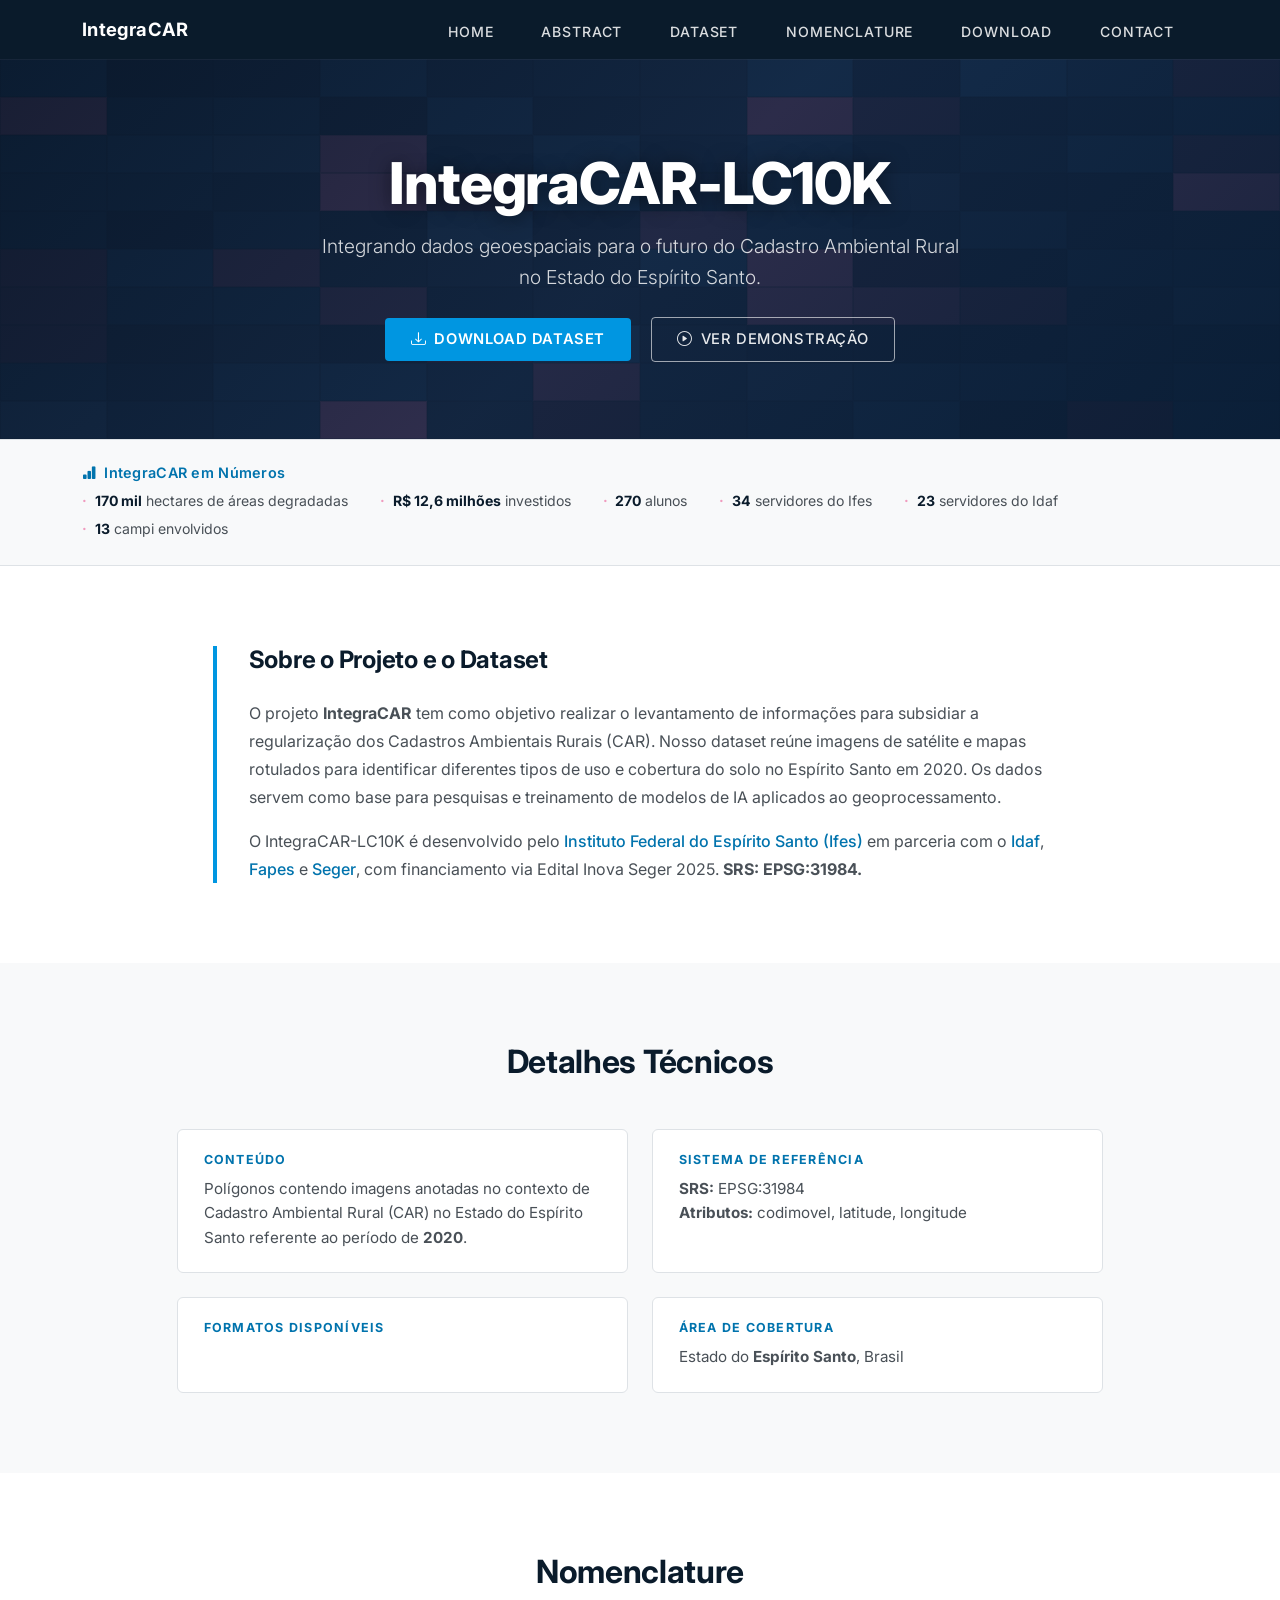
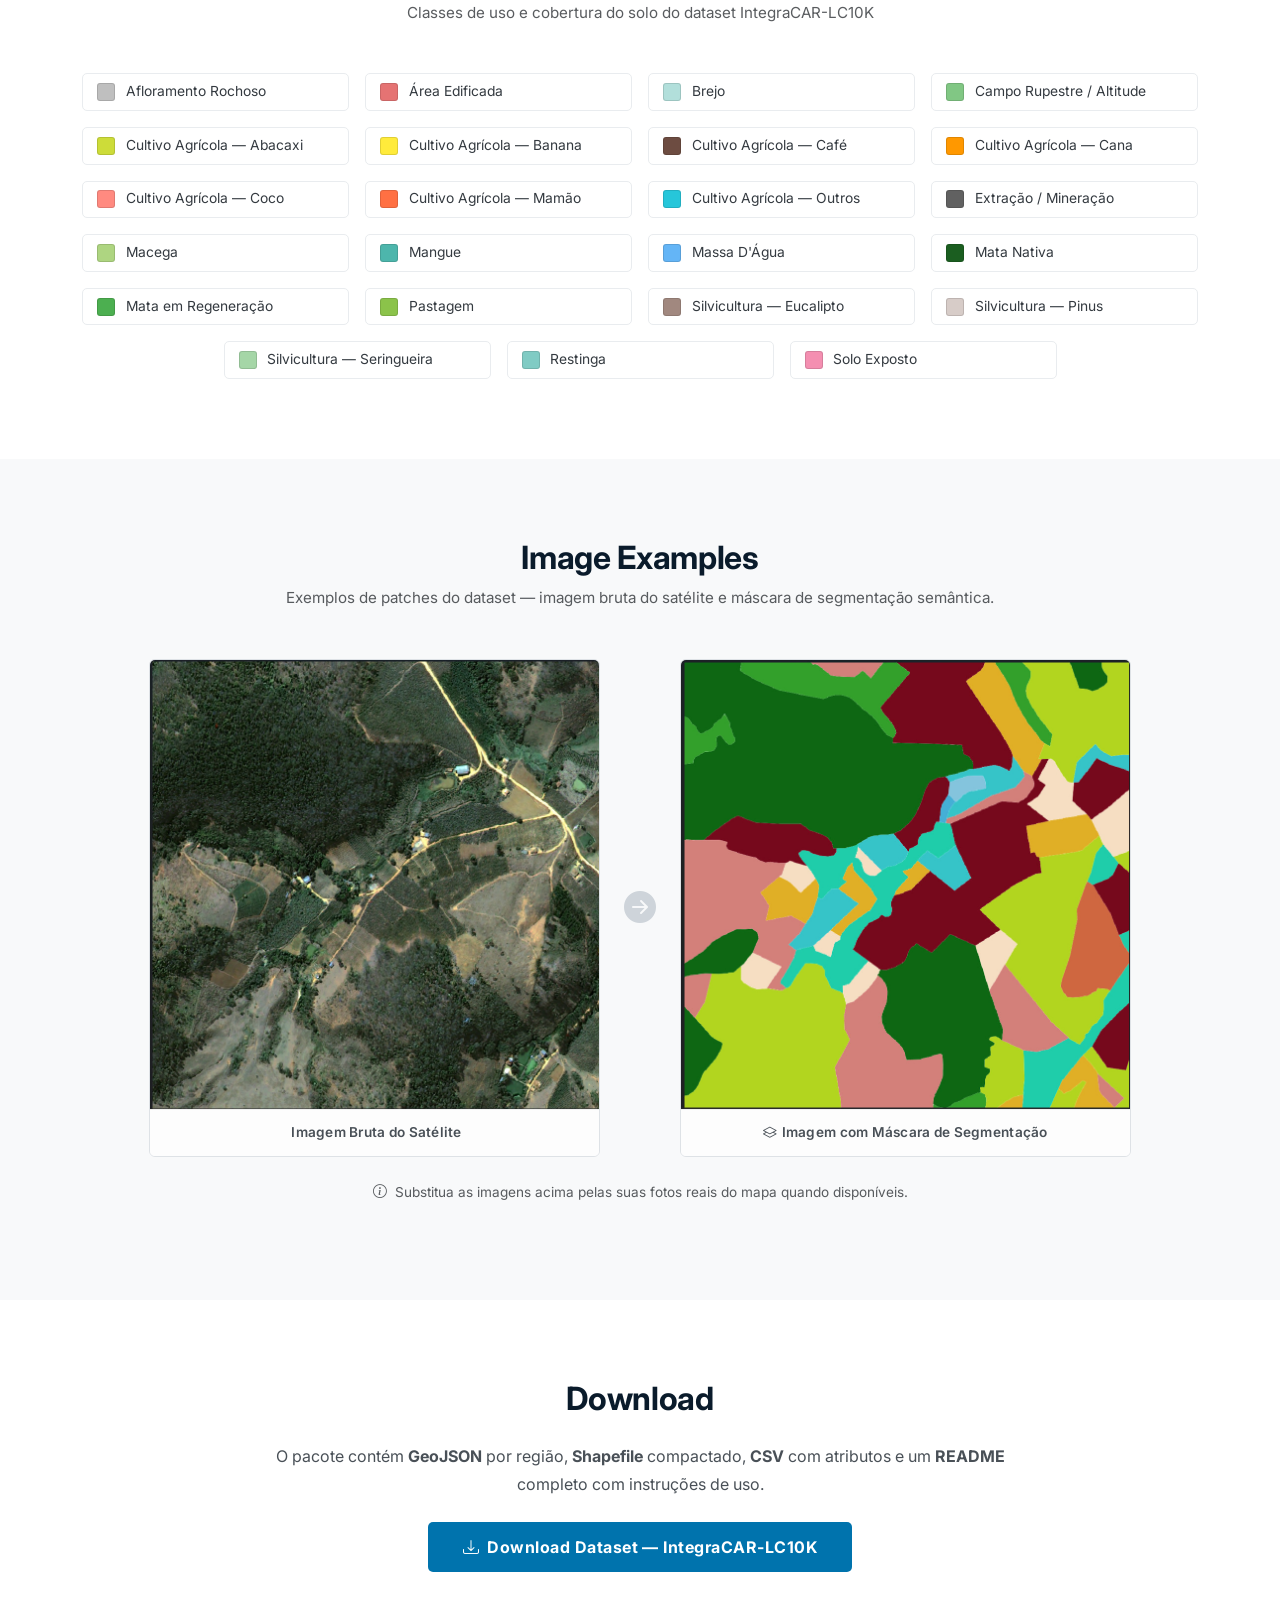
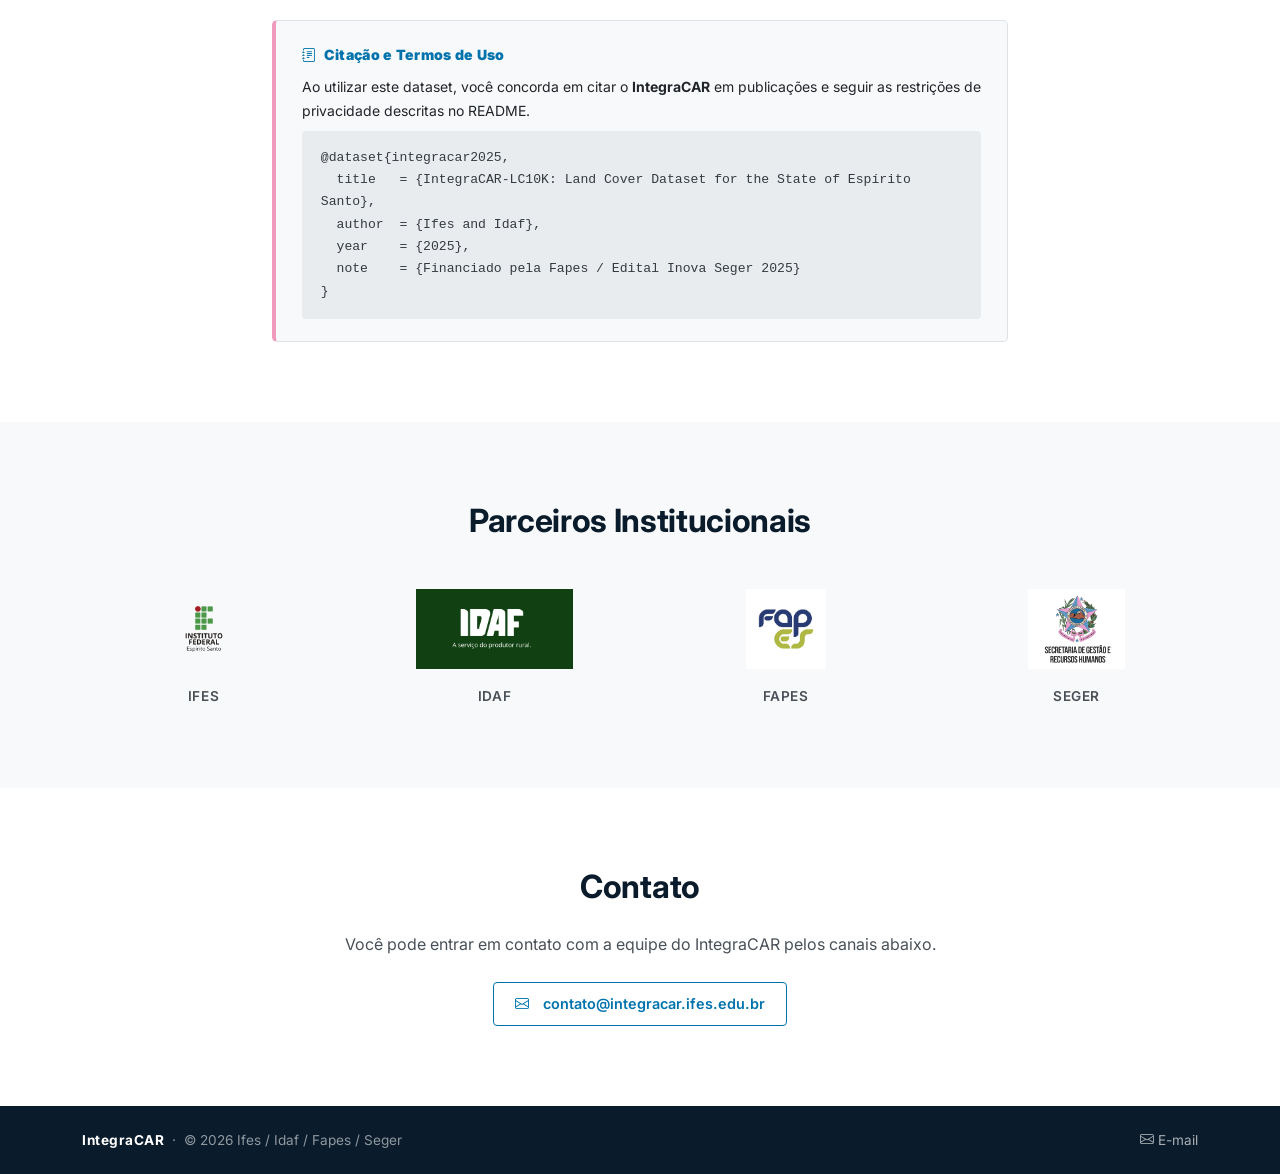
==== commit e00f3fbe: "style: remove logo da navbar e restaura mosaico original" ====
--- a/index.html
+++ b/index.html
@@ -40,7 +40,6 @@
     <nav id="mainNav" class="navbar navbar-expand-lg navbar-dark ben-navbar sticky-top">
         <div class="container">
             <a class="navbar-brand ben-brand" href="#home">
-                <img src="Logo-IntegraCAR-ES.png" alt="Logo IntegraCAR" height="32" class="me-2 brand-logo" />
                 IntegraCAR
             </a>
 
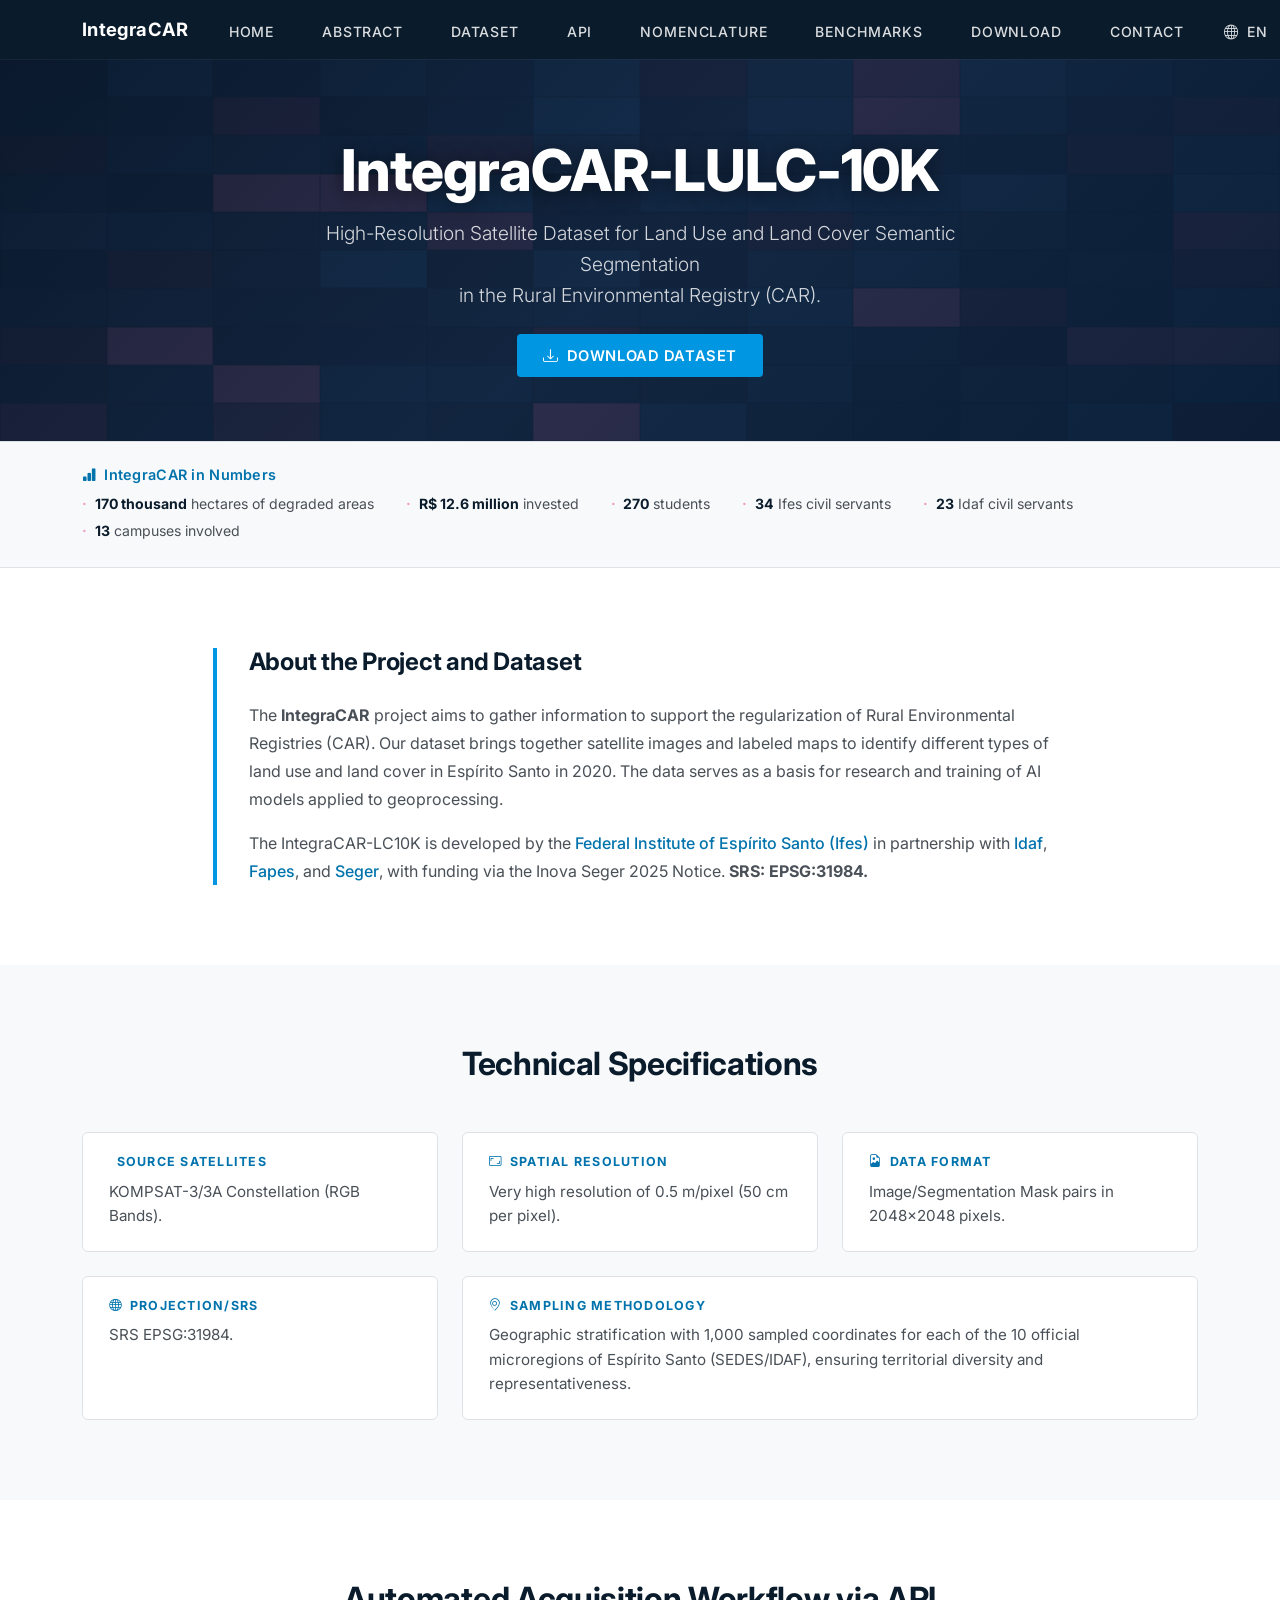
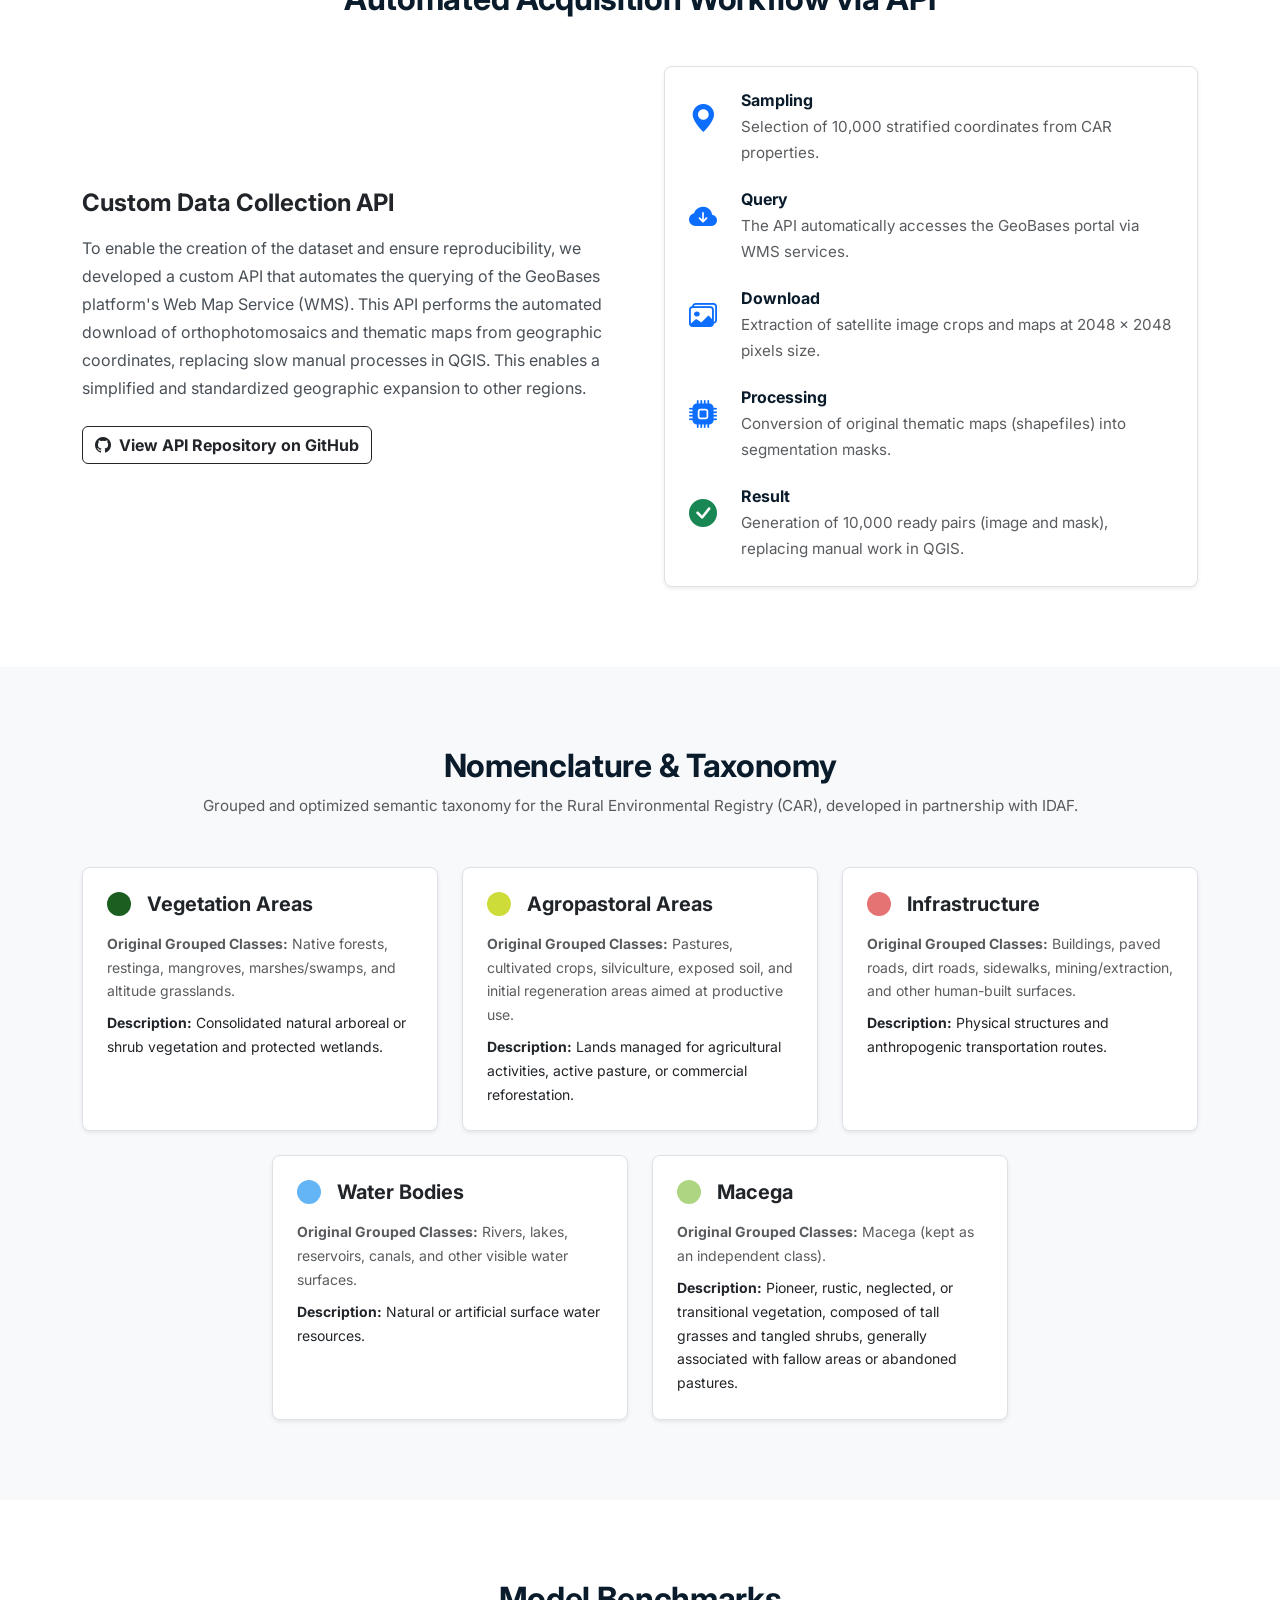
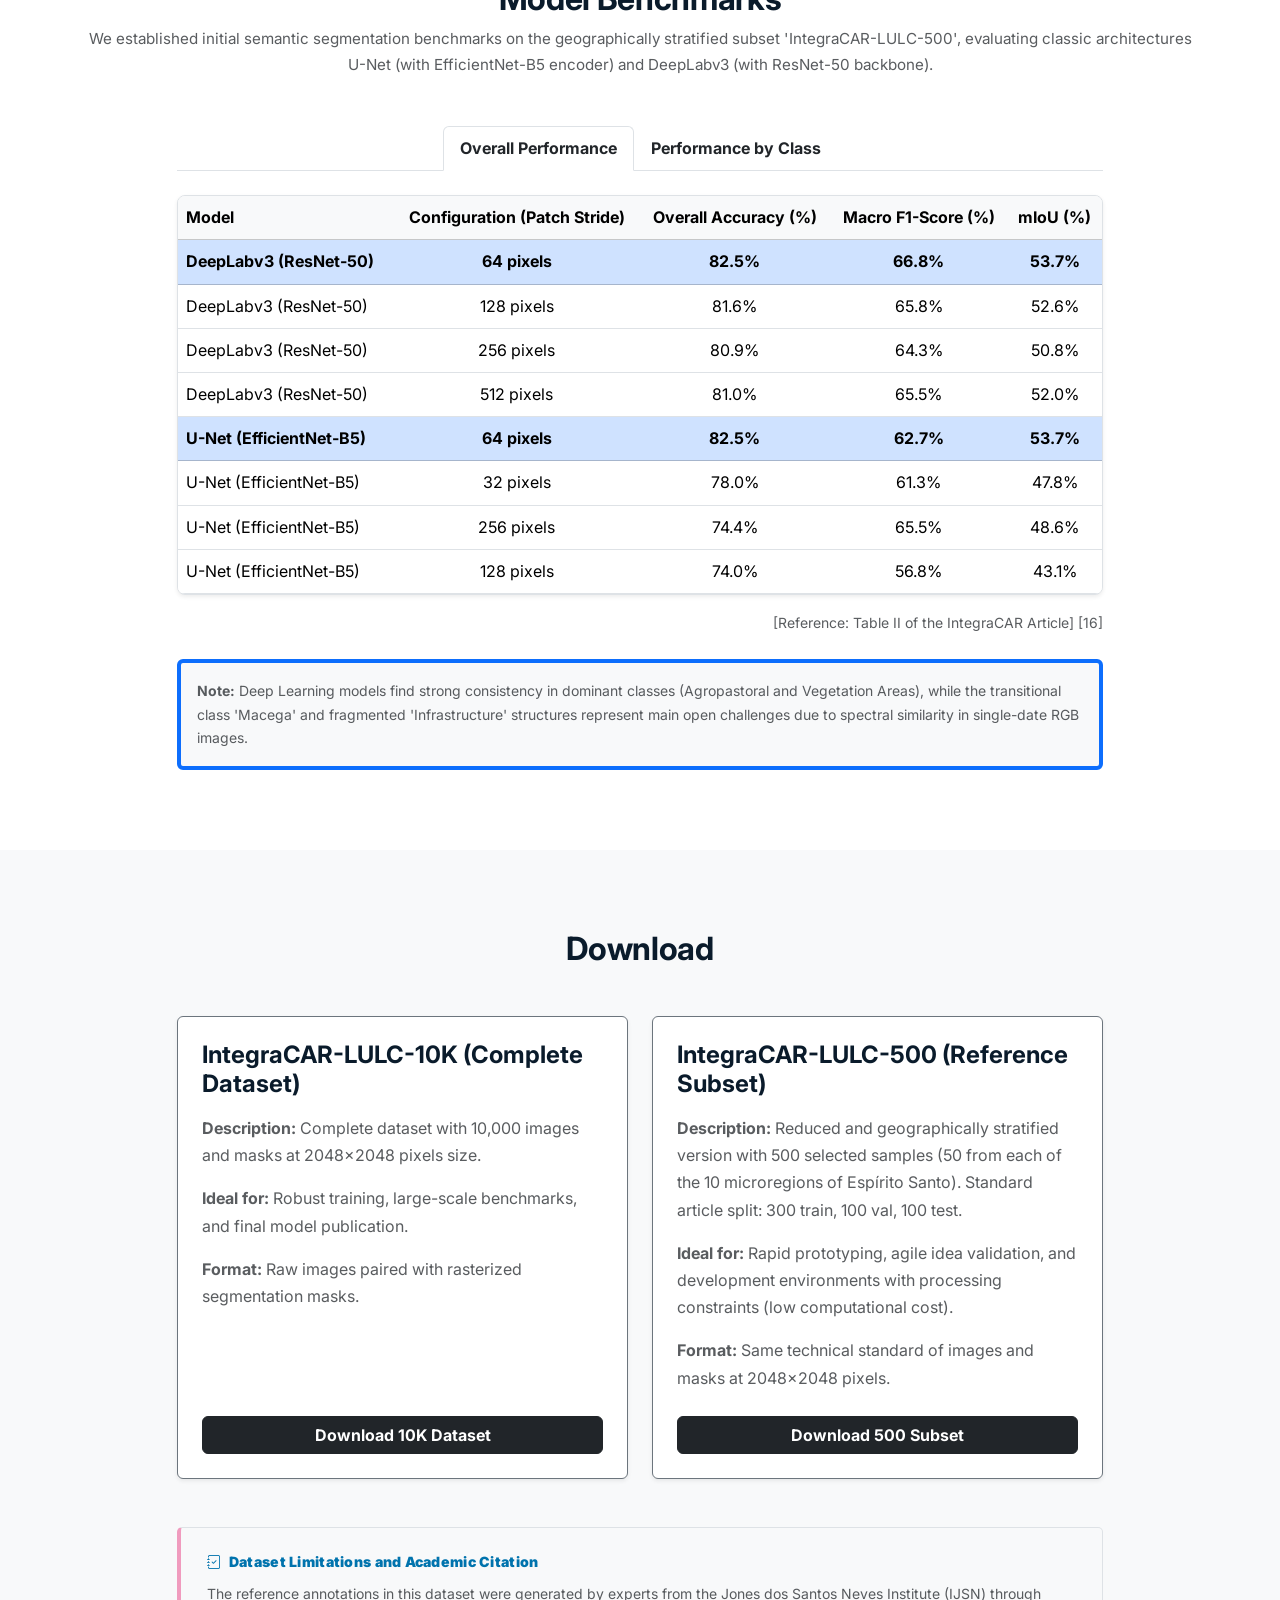
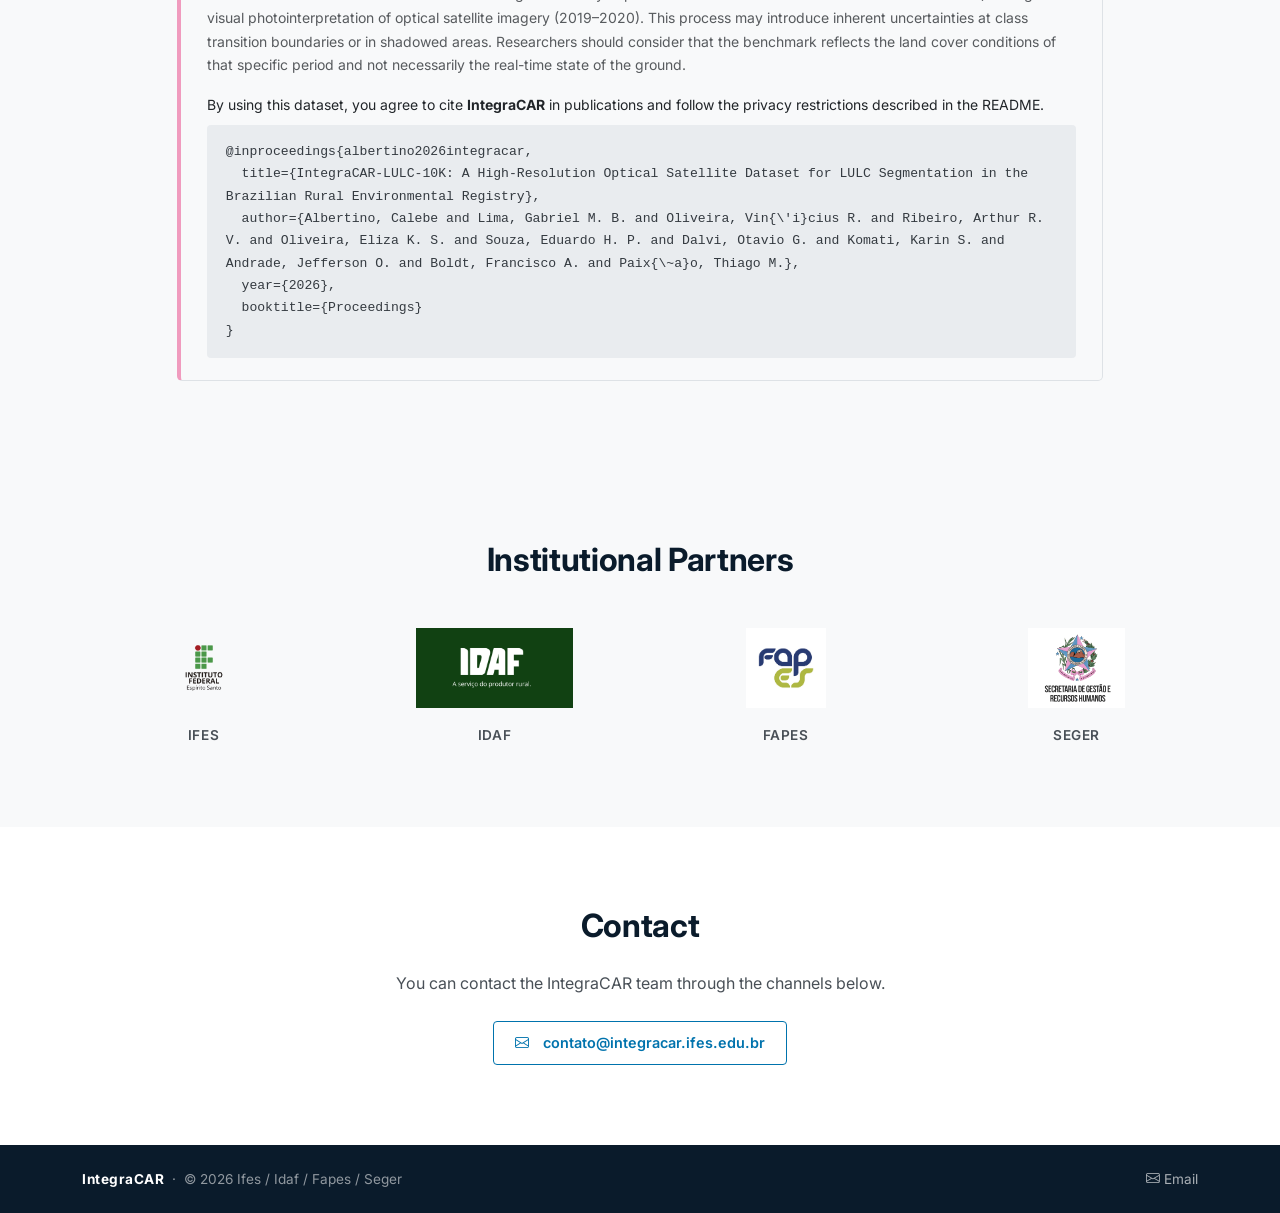
==== commit e590ed28: "Update landing page: taxonomy, benchmarks, API integration, and citations" ====
--- a/index.html
+++ b/index.html
@@ -1,23 +1,23 @@
 <!doctype html>
-<html lang="pt-BR">
+<html lang="en">
 
 <head>
     <meta charset="utf-8" />
     <meta name="viewport" content="width=device-width, initial-scale=1, shrink-to-fit=no" />
     <meta name="description"
-        content="IntegraCAR-LC10K é um dataset de imagens de satélite e mapas rotulados para identificar uso e cobertura do solo no Espírito Santo, voltado ao Cadastro Ambiental Rural." />
+        content="IntegraCAR-LULC-10K is a high-resolution satellite dataset for land use and land cover semantic segmentation in the Rural Environmental Registry (CAR)." />
     <meta name="author" content="IntegraCAR / Ifes" />
     <meta name="keywords"
-        content="dataset, CAR, cadastro ambiental rural, Espírito Santo, sensoriamento remoto, geoprocessamento, segmentação semântica, IntegraCAR" />
+        content="dataset, CAR, rural environmental registry, Espírito Santo, remote sensing, geoprocessing, semantic segmentation, IntegraCAR, LULC" />
     <meta name="robots" content="index, follow" />
     <link rel="shortcut icon" href="favicon.ico" type="image/x-icon" />
 
-    <meta property="og:title" content="IntegraCAR-LC10K — Dataset de Uso e Cobertura do Solo no ES" />
+    <meta property="og:title" content="IntegraCAR-LULC-10K — High-Resolution Satellite Dataset for LULC" />
     <meta property="og:description"
-        content="Dataset de imagens de satélite para subsidiar a regularização dos Cadastros Ambientais Rurais no Espírito Santo." />
+        content="High-resolution satellite dataset for land use and land cover semantic segmentation in the Rural Environmental Registry (CAR)." />
     <meta property="og:url" content="https://integracar.ifes.edu.br" />
 
-    <title>IntegraCAR-LC10K — Dataset de Uso e Cobertura do Solo no ES</title>
+    <title>IntegraCAR-LULC-10K — High-Resolution Satellite Dataset</title>
 
     <!-- Google Fonts: Inter (clean sans-serif like BigEarthNet) -->
     <link rel="preconnect" href="https://fonts.googleapis.com" />
@@ -44,19 +44,42 @@
             </a>
 
             <button class="navbar-toggler" type="button" data-bs-toggle="collapse" data-bs-target="#navbarNav"
-                aria-controls="navbarNav" aria-expanded="false" aria-label="Alternar navegação">
+                aria-controls="navbarNav" aria-expanded="false" aria-label="Toggle navigation">
                 <span class="navbar-toggler-icon"></span>
             </button>
 
             <div class="collapse navbar-collapse" id="navbarNav">
-                <ul class="navbar-nav ms-auto">
-                    <li class="nav-item px-lg-3"><a class="nav-link ben-nav-link" href="#home">Home</a></li>
-                    <li class="nav-item px-lg-3"><a class="nav-link ben-nav-link" href="#abstract">Abstract</a></li>
-                    <li class="nav-item px-lg-3"><a class="nav-link ben-nav-link" href="#dataset">Dataset</a></li>
-                    <li class="nav-item px-lg-3"><a class="nav-link ben-nav-link" href="#nomenclature">Nomenclature</a>
+                <ul class="navbar-nav ms-auto align-items-center">
+                    <li class="nav-item px-lg-3"><a class="nav-link ben-nav-link" href="#home"
+                            data-i18n="nav-home">Home</a></li>
+                    <li class="nav-item px-lg-3"><a class="nav-link ben-nav-link" href="#abstract"
+                            data-i18n="nav-abstract">Abstract</a></li>
+                    <li class="nav-item px-lg-3"><a class="nav-link ben-nav-link" href="#dataset"
+                            data-i18n="nav-dataset">Dataset</a></li>
+                    <li class="nav-item px-lg-3"><a class="nav-link ben-nav-link" href="#api"
+                            data-i18n="nav-api">API</a></li>
+                    <li class="nav-item px-lg-3"><a class="nav-link ben-nav-link" href="#nomenclature"
+                            data-i18n="nav-nomenclature">Nomenclature</a></li>
+                    <li class="nav-item px-lg-3"><a class="nav-link ben-nav-link" href="#benchmarks"
+                            data-i18n="nav-benchmarks">Benchmarks</a></li>
+                    <li class="nav-item px-lg-3"><a class="nav-link ben-nav-link" href="#download"
+                            data-i18n="nav-download">Download</a></li>
+                    <li class="nav-item px-lg-3"><a class="nav-link ben-nav-link" href="#contact"
+                            data-i18n="nav-contact">Contact</a></li>
+
+                    <!-- Language Switcher -->
+                    <li class="nav-item dropdown px-lg-2 mt-2 mt-lg-0">
+                        <a class="nav-link ben-nav-link dropdown-toggle" href="#" id="langDropdown" role="button"
+                            data-bs-toggle="dropdown" aria-expanded="false">
+                            <i class="bi bi-globe me-1"></i> <span id="currentLangLabel">EN</span>
+                        </a>
+                        <ul class="dropdown-menu dropdown-menu-end" aria-labelledby="langDropdown">
+                            <li><a class="dropdown-item" href="#" onclick="changeLang('en'); return false;">English
+                                    (EN)</a></li>
+                            <li><a class="dropdown-item" href="#" onclick="changeLang('pt'); return false;">Português
+                                    (PT)</a></li>
+                        </ul>
                     </li>
-                    <li class="nav-item px-lg-3"><a class="nav-link ben-nav-link" href="#download">Download</a></li>
-                    <li class="nav-item px-lg-3"><a class="nav-link ben-nav-link" href="#contact">Contact</a></li>
                 </ul>
             </div>
         </div>
@@ -69,36 +92,34 @@
             <!-- mosaic patches rendered via CSS/JS -->
         </div>
         <div class="container position-relative text-center">
-            <h1 class="ben-hero-title">IntegraCAR-LC10K</h1>
-            <p class="ben-hero-subtitle">
-                Integrando dados geoespaciais para o futuro do Cadastro Ambiental Rural<br class="d-none d-md-inline" />
-                no Estado do Espírito Santo.
+            <h1 class="ben-hero-title">IntegraCAR-LULC-10K</h1>
+            <p class="ben-hero-subtitle" data-i18n="hero-subtitle">
+                High-Resolution Satellite Dataset for Land Use and Land Cover Semantic Segmentation<br
+                    class="d-none d-md-inline" />
+                in the Rural Environmental Registry (CAR).
             </p>
             <div class="ben-hero-buttons mt-4">
-                <a href="#download" class="btn ben-btn-primary me-3">
+                <a href="#download" class="btn ben-btn-primary" data-i18n="btn-download">
                     <i class="bi bi-download me-2"></i>Download Dataset
                 </a>
-                <a href="#dataset" class="btn ben-btn-outline">
-                    <i class="bi bi-play-circle me-2"></i>Ver Demonstração
-                </a>
             </div>
         </div>
     </header>
 
-    <!-- ===================== NUMBERS BOX (BigEarthNet "News" equivalent) ===================== -->
+    <!-- ===================== NUMBERS BOX ===================== -->
     <section class="ben-news-bar" id="numbers">
         <div class="container fade-in-up">
             <div class="ben-news-box">
-                <h5 class="ben-news-title">
-                    <i class="bi bi-bar-chart-fill me-2"></i>IntegraCAR em Números
+                <h5 class="ben-news-title" data-i18n="num-title">
+                    <i class="bi bi-bar-chart-fill me-2"></i>IntegraCAR in Numbers
                 </h5>
                 <ul class="ben-news-list">
-                    <li><strong>170 mil</strong> hectares de áreas degradadas</li>
-                    <li><strong>R$ 12,6 milhões</strong> investidos</li>
-                    <li><strong>270</strong> alunos</li>
-                    <li><strong>34</strong> servidores do Ifes</li>
-                    <li><strong>23</strong> servidores do Idaf</li>
-                    <li><strong>13</strong> campi envolvidos</li>
+                    <li data-i18n="num-1"><strong>170 thousand</strong> hectares of degraded areas</li>
+                    <li data-i18n="num-2"><strong>R$ 12.6 million</strong> invested</li>
+                    <li data-i18n="num-3"><strong>270</strong> students</li>
+                    <li data-i18n="num-4"><strong>34</strong> Ifes civil servants</li>
+                    <li data-i18n="num-5"><strong>23</strong> Idaf civil servants</li>
+                    <li data-i18n="num-6"><strong>13</strong> campuses involved</li>
                 </ul>
             </div>
         </div>
@@ -109,24 +130,20 @@
         <div class="container fade-in-up">
             <div class="row justify-content-center">
                 <div class="col-lg-9 ben-about-block text-justify">
-                    <h2 class="ben-section-title">Sobre o Projeto e o Dataset</h2>
-                    <p class="ben-section-text">
-                        O projeto <strong>IntegraCAR</strong> tem como objetivo realizar o levantamento de informações
-                        para subsidiar
-                        a regularização dos Cadastros Ambientais Rurais (CAR). Nosso dataset reúne imagens de satélite e
-                        mapas
-                        rotulados para identificar diferentes tipos de uso e cobertura do solo no Espírito Santo em
-                        2020.
-                        Os dados servem como base para pesquisas e treinamento de modelos de IA aplicados ao
-                        geoprocessamento.
+                    <h2 class="ben-section-title" data-i18n="abs-title">About the Project and Dataset</h2>
+                    <p class="ben-section-text" data-i18n="abs-p1">
+                        The <strong>IntegraCAR</strong> project aims to gather information to support the regularization
+                        of Rural Environmental Registries (CAR). Our dataset brings together satellite images and
+                        labeled maps to identify different types of land use and land cover in Espírito Santo in 2020.
+                        The data serves as a basis for research and training of AI models applied to geoprocessing.
                     </p>
-                    <p class="ben-section-text mb-0">
-                        O IntegraCAR-LC10K é desenvolvido pelo <a href="https://ifes.edu.br" target="_blank"
-                            rel="noopener">Instituto Federal do Espírito Santo (Ifes)</a>
-                        em parceria com o <a href="https://idaf.es.gov.br" target="_blank" rel="noopener">Idaf</a>,
-                        <a href="https://fapes.es.gov.br" target="_blank" rel="noopener">Fapes</a> e
-                        <a href="https://seger.es.gov.br" target="_blank" rel="noopener">Seger</a>,
-                        com financiamento via Edital Inova Seger 2025. <strong>SRS: EPSG:31984.</strong>
+                    <p class="ben-section-text mb-0" data-i18n="abs-p2">
+                        The IntegraCAR-LC10K is developed by the <a href="https://ifes.edu.br" target="_blank"
+                            rel="noopener">Federal Institute of Espírito Santo (Ifes)</a> in partnership with <a
+                            href="https://idaf.es.gov.br" target="_blank" rel="noopener">Idaf</a>, <a
+                            href="https://fapes.es.gov.br" target="_blank" rel="noopener">Fapes</a>, and <a
+                            href="https://seger.es.gov.br" target="_blank" rel="noopener">Seger</a>, with funding via
+                        the Inova Seger 2025 Notice. <strong>SRS: EPSG:31984.</strong>
                     </p>
                 </div>
             </div>
@@ -137,35 +154,46 @@
     <section id="dataset" class="ben-section ben-section-alt">
         <div class="container fade-in-up">
             <div class="row justify-content-center">
-                <div class="col-lg-10">
-                    <h2 class="ben-section-title text-center mb-5">Detalhes Técnicos</h2>
-                    <div class="row g-4">
-                        <div class="col-md-6">
+                <div class="col-lg-12">
+                    <h2 class="ben-section-title text-center mb-5" data-i18n="tech-title">Technical Specifications</h2>
+                    <div class="row g-4 justify-content-center">
+                        <div class="col-md-6 col-lg-4">
                             <div class="ben-detail-card h-100">
-                                <h6 class="ben-detail-card-label">Conteúdo</h6>
-                                <p class="mb-0">Polígonos contendo imagens anotadas no contexto de Cadastro Ambiental
-                                    Rural (CAR)
-                                    no Estado do Espírito Santo referente ao período de <strong>2020</strong>.</p>
-                            </div>
-                        </div>
-                        <div class="col-md-6">
+                                <h6 class="ben-detail-card-label"><i class="bi bi-satellite me-2"></i><span
+                                        data-i18n="tech-sat-lbl">Source Satellites</span></h6>
+                                <p class="mb-0" data-i18n="tech-sat-txt">KOMPSAT-3/3A Constellation (RGB Bands).</p>
+                            </div>
+                        </div>
+                        <div class="col-md-6 col-lg-4">
                             <div class="ben-detail-card h-100">
-                                <h6 class="ben-detail-card-label">Sistema de Referência</h6>
-                                <p class="mb-0"><strong>SRS:</strong> EPSG:31984<br />
-                                    <strong>Atributos:</strong> codimovel, latitude, longitude
-                                </p>
-                            </div>
-                        </div>
-                        <div class="col-md-6">
+                                <h6 class="ben-detail-card-label"><i class="bi bi-aspect-ratio me-2"></i><span
+                                        data-i18n="tech-res-lbl">Spatial Resolution</span></h6>
+                                <p class="mb-0" data-i18n="tech-res-txt">Very high resolution of 0.5 m/pixel (50 cm per
+                                    pixel).</p>
+                            </div>
+                        </div>
+                        <div class="col-md-6 col-lg-4">
                             <div class="ben-detail-card h-100">
-                                <h6 class="ben-detail-card-label">Formatos disponíveis</h6>
-
-                            </div>
-                        </div>
-                        <div class="col-md-6">
+                                <h6 class="ben-detail-card-label"><i class="bi bi-file-earmark-image me-2"></i><span
+                                        data-i18n="tech-fmt-lbl">Data Format</span></h6>
+                                <p class="mb-0" data-i18n="tech-fmt-txt">Image/Segmentation Mask pairs in 2048×2048
+                                    pixels.</p>
+                            </div>
+                        </div>
+                        <div class="col-md-6 col-lg-4">
                             <div class="ben-detail-card h-100">
-                                <h6 class="ben-detail-card-label">Área de cobertura</h6>
-                                <p class="mb-0">Estado do <strong>Espírito Santo</strong>, Brasil</p>
+                                <h6 class="ben-detail-card-label"><i class="bi bi-globe me-2"></i><span
+                                        data-i18n="tech-proj-lbl">Projection/SRS</span></h6>
+                                <p class="mb-0" data-i18n="tech-proj-txt">SRS EPSG:31984.</p>
+                            </div>
+                        </div>
+                        <div class="col-md-12 col-lg-8">
+                            <div class="ben-detail-card h-100">
+                                <h6 class="ben-detail-card-label"><i class="bi bi-geo-alt me-2"></i><span
+                                        data-i18n="tech-samp-lbl">Sampling Methodology</span></h6>
+                                <p class="mb-0" data-i18n="tech-samp-txt">Geographic stratification with 1,000 sampled
+                                    coordinates for each of the 10 official microregions of Espírito Santo (SEDES/IDAF),
+                                    ensuring territorial diversity and representativeness.</p>
                             </div>
                         </div>
                     </div>
@@ -174,256 +202,368 @@
         </div>
     </section>
 
-    <!-- ===================== NOMENCLATURE ===================== -->
-    <section id="nomenclature" class="ben-section">
-        <div class="container fade-in-up">
-            <h2 class="ben-section-title text-center mb-2">Nomenclature</h2>
-            <p class="text-center text-muted mb-5" style="font-size:0.95rem;">Classes de uso e cobertura do solo do
-                dataset IntegraCAR-LC10K</p>
-
-            <div class="row g-3 justify-content-center" id="nomenclatureGrid">
-
-                <div class="col-lg-3 col-md-4 col-sm-6">
-                    <div class="ben-class-card">
-                        <span class="ben-class-swatch" style="background:#bfbfbf;"></span>
-                        <span class="ben-class-label">Afloramento Rochoso</span>
-                    </div>
-                </div>
-
-                <div class="col-lg-3 col-md-4 col-sm-6">
-                    <div class="ben-class-card">
-                        <span class="ben-class-swatch" style="background:#e57373;"></span>
-                        <span class="ben-class-label">Área Edificada</span>
-                    </div>
-                </div>
-
-                <div class="col-lg-3 col-md-4 col-sm-6">
-                    <div class="ben-class-card">
-                        <span class="ben-class-swatch" style="background:#b2dfdb;"></span>
-                        <span class="ben-class-label">Brejo</span>
-                    </div>
-                </div>
-
-                <div class="col-lg-3 col-md-4 col-sm-6">
-                    <div class="ben-class-card">
-                        <span class="ben-class-swatch" style="background:#81c784;"></span>
-                        <span class="ben-class-label">Campo Rupestre / Altitude</span>
-                    </div>
-                </div>
-
-                <div class="col-lg-3 col-md-4 col-sm-6">
-                    <div class="ben-class-card">
-                        <span class="ben-class-swatch" style="background:#cddc39;"></span>
-                        <span class="ben-class-label">Cultivo Agrícola — Abacaxi</span>
-                    </div>
-                </div>
-
-                <div class="col-lg-3 col-md-4 col-sm-6">
-                    <div class="ben-class-card">
-                        <span class="ben-class-swatch" style="background:#ffeb3b;"></span>
-                        <span class="ben-class-label">Cultivo Agrícola — Banana</span>
-                    </div>
-                </div>
-
-                <div class="col-lg-3 col-md-4 col-sm-6">
-                    <div class="ben-class-card">
-                        <span class="ben-class-swatch" style="background:#6d4c41;"></span>
-                        <span class="ben-class-label">Cultivo Agrícola — Café</span>
-                    </div>
-                </div>
-
-                <div class="col-lg-3 col-md-4 col-sm-6">
-                    <div class="ben-class-card">
-                        <span class="ben-class-swatch" style="background:#ff9800;"></span>
-                        <span class="ben-class-label">Cultivo Agrícola — Cana</span>
-                    </div>
-                </div>
-
-                <div class="col-lg-3 col-md-4 col-sm-6">
-                    <div class="ben-class-card">
-                        <span class="ben-class-swatch" style="background:#ff8a80;"></span>
-                        <span class="ben-class-label">Cultivo Agrícola — Coco</span>
-                    </div>
-                </div>
-
-                <div class="col-lg-3 col-md-4 col-sm-6">
-                    <div class="ben-class-card">
-                        <span class="ben-class-swatch" style="background:#ff7043;"></span>
-                        <span class="ben-class-label">Cultivo Agrícola — Mamão</span>
-                    </div>
-                </div>
-
-                <div class="col-lg-3 col-md-4 col-sm-6">
-                    <div class="ben-class-card">
-                        <span class="ben-class-swatch" style="background:#26c6da;"></span>
-                        <span class="ben-class-label">Cultivo Agrícola — Outros</span>
-                    </div>
-                </div>
-
-                <div class="col-lg-3 col-md-4 col-sm-6">
-                    <div class="ben-class-card">
-                        <span class="ben-class-swatch" style="background:#616161;"></span>
-                        <span class="ben-class-label">Extração / Mineração</span>
-                    </div>
-                </div>
-
-                <div class="col-lg-3 col-md-4 col-sm-6">
-                    <div class="ben-class-card">
-                        <span class="ben-class-swatch" style="background:#aed581;"></span>
-                        <span class="ben-class-label">Macega</span>
-                    </div>
-                </div>
-
-                <div class="col-lg-3 col-md-4 col-sm-6">
-                    <div class="ben-class-card">
-                        <span class="ben-class-swatch" style="background:#4db6ac;"></span>
-                        <span class="ben-class-label">Mangue</span>
-                    </div>
-                </div>
-
-                <div class="col-lg-3 col-md-4 col-sm-6">
-                    <div class="ben-class-card">
-                        <span class="ben-class-swatch" style="background:#64b5f6;"></span>
-                        <span class="ben-class-label">Massa D'Água</span>
-                    </div>
-                </div>
-
-                <div class="col-lg-3 col-md-4 col-sm-6">
-                    <div class="ben-class-card">
-                        <span class="ben-class-swatch" style="background:#1b5e20;"></span>
-                        <span class="ben-class-label">Mata Nativa</span>
-                    </div>
-                </div>
-
-                <div class="col-lg-3 col-md-4 col-sm-6">
-                    <div class="ben-class-card">
-                        <span class="ben-class-swatch" style="background:#4caf50;"></span>
-                        <span class="ben-class-label">Mata em Regeneração</span>
-                    </div>
-                </div>
-
-                <div class="col-lg-3 col-md-4 col-sm-6">
-                    <div class="ben-class-card">
-                        <span class="ben-class-swatch" style="background:#8bc34a;"></span>
-                        <span class="ben-class-label">Pastagem</span>
-                    </div>
-                </div>
-
-                <div class="col-lg-3 col-md-4 col-sm-6">
-                    <div class="ben-class-card">
-                        <span class="ben-class-swatch" style="background:#a1887f;"></span>
-                        <span class="ben-class-label">Silvicultura — Eucalipto</span>
-                    </div>
-                </div>
-
-                <div class="col-lg-3 col-md-4 col-sm-6">
-                    <div class="ben-class-card">
-                        <span class="ben-class-swatch" style="background:#d7ccc8;"></span>
-                        <span class="ben-class-label">Silvicultura — Pinus</span>
-                    </div>
-                </div>
-
-                <div class="col-lg-3 col-md-4 col-sm-6">
-                    <div class="ben-class-card">
-                        <span class="ben-class-swatch" style="background:#a5d6a7;"></span>
-                        <span class="ben-class-label">Silvicultura — Seringueira</span>
-                    </div>
-                </div>
-
-                <div class="col-lg-3 col-md-4 col-sm-6">
-                    <div class="ben-class-card">
-                        <span class="ben-class-swatch" style="background:#80cbc4;"></span>
-                        <span class="ben-class-label">Restinga</span>
-                    </div>
-                </div>
-
-                <div class="col-lg-3 col-md-4 col-sm-6">
-                    <div class="ben-class-card">
-                        <span class="ben-class-swatch" style="background:#f48fb1;"></span>
-                        <span class="ben-class-label">Solo Exposto</span>
-                    </div>
-                </div>
-
-            </div><!-- /row -->
-        </div>
-    </section>
-
-    <!-- ===================== IMAGE EXAMPLES ===================== -->
-    <section id="examples" class="ben-section ben-section-alt">
-        <div class="container fade-in-up">
-            <h2 class="ben-section-title text-center mb-2">Image Examples</h2>
-            <p class="text-center text-muted mb-5" style="font-size:0.95rem;">
-                Exemplos de patches do dataset — imagem bruta do satélite e máscara de segmentação semântica.
-            </p>
-
-            <div class="row g-4 justify-content-center align-items-stretch">
-                <div class="col-md-5">
-                    <div class="ben-patch-card">
-                        <div class="ben-patch-img-wrap">
-                            <img src="imagensSobre/Img-sem-mascara.jpeg" alt="Imagem bruta do satélite"
-                                class="ben-patch-img" />
-                        </div>
-                        <div class="ben-patch-caption">
-                            <i class="bi bi-satellite me-1"></i>Imagem Bruta do Satélite
-                        </div>
-                    </div>
-                </div>
-
-                <div class="col-auto d-none d-md-flex align-items-center">
-                    <div class="ben-arrow-sep">
-                        <i class="bi bi-arrow-right-circle-fill"></i>
-                    </div>
-                </div>
-
-                <div class="col-md-5">
-                    <div class="ben-patch-card">
-                        <div class="ben-patch-img-wrap">
-                            <img src="imagensSobre/img-com-mascara.jpeg" alt="Imagem com máscara de segmentação"
-                                class="ben-patch-img" />
-                        </div>
-                        <div class="ben-patch-caption">
-                            <i class="bi bi-layers me-1"></i>Imagem com Máscara de Segmentação
-                        </div>
-                    </div>
-                </div>
-            </div>
-
-            <p class="text-center text-muted mt-4" style="font-size:0.85rem;">
-                <i class="bi bi-info-circle me-1"></i>
-                Substitua as imagens acima pelas suas fotos reais do mapa quando disponíveis.
-            </p>
-        </div>
-    </section>
-
-    <!-- ===================== DOWNLOAD ===================== -->
-    <section id="download" class="ben-section">
+    <!-- ===================== API WORKFLOW ===================== -->
+    <section id="api" class="ben-section">
         <div class="container fade-in-up">
             <div class="row justify-content-center">
-                <div class="col-lg-8 text-center">
-                    <h2 class="ben-section-title">Download</h2>
-                    <p class="ben-section-text mb-4">
-                        O pacote contém <strong>GeoJSON</strong> por região, <strong>Shapefile</strong> compactado,
-                        <strong>CSV</strong> com atributos e um <strong>README</strong> completo com instruções de uso.
-                    </p>
-
-                    <a href="/downloads/integracar-dataset.zip" id="downloadBtn" class="btn ben-btn-download mb-5">
-                        <i class="bi bi-download me-2"></i>Download Dataset — IntegraCAR-LC10K
-                    </a>
+                <div class="col-lg-12">
+                    <h2 class="ben-section-title text-center mb-5" data-i18n="api-section-title">Automated Acquisition Workflow via API</h2>
+                    <div class="row align-items-center g-5">
+                        <div class="col-lg-6">
+                            <h3 class="h4 fw-bold mb-3" data-i18n="api-title">Custom Data Collection API</h3>
+                            <p class="ben-section-text text-justify" data-i18n="api-desc">
+                                To enable the creation of the dataset and ensure reproducibility, we developed a custom API that automates the querying of the GeoBases platform's Web Map Service (WMS). This API performs the automated download of orthophotomosaics and thematic maps from geographic coordinates, replacing slow manual processes in QGIS. This enables a simplified and standardized geographic expansion to other regions.
+                            </p>
+                            <div class="mt-4">
+                                <a href="https://github.com/IntegraCAR" class="btn btn-outline-dark fw-bold" target="_blank" rel="noopener">
+                                    <i class="bi bi-github me-2"></i><span data-i18n="api-btn">View API Repository on GitHub</span>
+                                </a>
+                            </div>
+                        </div>
+                        <div class="col-lg-6">
+                            <div class="p-4 rounded-3 shadow-sm border bg-white">
+                                <ul class="list-unstyled mb-0">
+                                    <li class="d-flex align-items-start mb-4">
+                                        <div class="flex-shrink-0 mt-1">
+                                            <i class="bi bi-geo-alt-fill text-primary fs-3"></i>
+                                        </div>
+                                        <div class="ms-4">
+                                            <h6 class="fw-bold mb-1" data-i18n="flow-1-title" style="color: #0a1b2b;">Sampling</h6>
+                                            <p class="mb-0 text-muted" data-i18n="flow-1-desc" style="font-size: 0.95rem;">Selection of 10,000 stratified coordinates from CAR properties.</p>
+                                        </div>
+                                    </li>
+                                    <li class="d-flex align-items-start mb-4">
+                                        <div class="flex-shrink-0 mt-1">
+                                            <i class="bi bi-cloud-arrow-down-fill text-primary fs-3"></i>
+                                        </div>
+                                        <div class="ms-4">
+                                            <h6 class="fw-bold mb-1" data-i18n="flow-2-title" style="color: #0a1b2b;">Query</h6>
+                                            <p class="mb-0 text-muted" data-i18n="flow-2-desc" style="font-size: 0.95rem;">The API automatically accesses the GeoBases portal via WMS services.</p>
+                                        </div>
+                                    </li>
+                                    <li class="d-flex align-items-start mb-4">
+                                        <div class="flex-shrink-0 mt-1">
+                                            <i class="bi bi-images text-primary fs-3"></i>
+                                        </div>
+                                        <div class="ms-4">
+                                            <h6 class="fw-bold mb-1" data-i18n="flow-3-title" style="color: #0a1b2b;">Download</h6>
+                                            <p class="mb-0 text-muted" data-i18n="flow-3-desc" style="font-size: 0.95rem;">Extraction of satellite image crops and maps at 2048 x 2048 pixels size.</p>
+                                        </div>
+                                    </li>
+                                    <li class="d-flex align-items-start mb-4">
+                                        <div class="flex-shrink-0 mt-1">
+                                            <i class="bi bi-cpu-fill text-primary fs-3"></i>
+                                        </div>
+                                        <div class="ms-4">
+                                            <h6 class="fw-bold mb-1" data-i18n="flow-4-title" style="color: #0a1b2b;">Processing</h6>
+                                            <p class="mb-0 text-muted" data-i18n="flow-4-desc" style="font-size: 0.95rem;">Conversion of original thematic maps (shapefiles) into segmentation masks.</p>
+                                        </div>
+                                    </li>
+                                    <li class="d-flex align-items-start">
+                                        <div class="flex-shrink-0 mt-1">
+                                            <i class="bi bi-check-circle-fill text-success fs-3"></i>
+                                        </div>
+                                        <div class="ms-4">
+                                            <h6 class="fw-bold mb-1" data-i18n="flow-5-title" style="color: #0a1b2b;">Result</h6>
+                                            <p class="mb-0 text-muted" data-i18n="flow-5-desc" style="font-size: 0.95rem;">Generation of 10,000 ready pairs (image and mask), replacing manual work in QGIS.</p>
+                                        </div>
+                                    </li>
+                                </ul>
+                            </div>
+                        </div>
+                    </div>
+                </div>
+            </div>
+        </div>
+    </section>
+
+    <!-- ===================== NOMENCLATURE ===================== -->
+    <section id="nomenclature" class="ben-section ben-section-alt">
+        <div class="container fade-in-up">
+            <h2 class="ben-section-title text-center mb-2" data-i18n="nom-title">Nomenclature & Taxonomy</h2>
+            <p class="text-center text-muted mb-5" style="font-size:0.95rem;" data-i18n="nom-desc">Grouped and optimized semantic taxonomy for the Rural Environmental Registry (CAR), developed in partnership with IDAF.</p>
+
+            <div class="row g-4 justify-content-center" id="nomenclatureGrid">
+                <!-- Card 1 -->
+                <div class="col-md-6 col-lg-4">
+                    <div class="p-4 rounded-3 shadow-sm border bg-white h-100">
+                        <div class="d-flex align-items-center mb-3">
+                            <span class="rounded-circle d-inline-block me-3" style="width: 24px; height: 24px; background:#1b5e20;"></span>
+                            <h5 class="fw-bold mb-0" data-i18n="nom-group1-title">Vegetation Areas</h5>
+                        </div>
+                        <p class="small text-muted mb-2"><strong data-i18n="nom-lbl-grouped">Original Grouped Classes:</strong> <span data-i18n="nom-group1-classes">Native forests, restinga, mangroves, marshes/swamps, and altitude grasslands.</span></p>
+                        <p class="small mb-0"><strong data-i18n="nom-lbl-desc">Description:</strong> <span data-i18n="nom-group1-desc">Consolidated natural arboreal or shrub vegetation and protected wetlands.</span></p>
+                    </div>
+                </div>
+                <!-- Card 2 -->
+                <div class="col-md-6 col-lg-4">
+                    <div class="p-4 rounded-3 shadow-sm border bg-white h-100">
+                        <div class="d-flex align-items-center mb-3">
+                            <span class="rounded-circle d-inline-block me-3" style="width: 24px; height: 24px; background:#cddc39;"></span>
+                            <h5 class="fw-bold mb-0" data-i18n="nom-group2-title">Agropastoral Areas</h5>
+                        </div>
+                        <p class="small text-muted mb-2"><strong data-i18n="nom-lbl-grouped">Original Grouped Classes:</strong> <span data-i18n="nom-group2-classes">Pastures, cultivated crops, silviculture, exposed soil, and initial regeneration areas aimed at productive use.</span></p>
+                        <p class="small mb-0"><strong data-i18n="nom-lbl-desc">Description:</strong> <span data-i18n="nom-group2-desc">Lands managed for agricultural activities, active pasture, or commercial reforestation.</span></p>
+                    </div>
+                </div>
+                <!-- Card 3 -->
+                <div class="col-md-6 col-lg-4">
+                    <div class="p-4 rounded-3 shadow-sm border bg-white h-100">
+                        <div class="d-flex align-items-center mb-3">
+                            <span class="rounded-circle d-inline-block me-3" style="width: 24px; height: 24px; background:#e57373;"></span>
+                            <h5 class="fw-bold mb-0" data-i18n="nom-group3-title">Infrastructure</h5>
+                        </div>
+                        <p class="small text-muted mb-2"><strong data-i18n="nom-lbl-grouped">Original Grouped Classes:</strong> <span data-i18n="nom-group3-classes">Buildings, paved roads, dirt roads, sidewalks, mining/extraction, and other human-built surfaces.</span></p>
+                        <p class="small mb-0"><strong data-i18n="nom-lbl-desc">Description:</strong> <span data-i18n="nom-group3-desc">Physical structures and anthropogenic transportation routes.</span></p>
+                    </div>
+                </div>
+                <!-- Card 4 -->
+                <div class="col-md-6 col-lg-4">
+                    <div class="p-4 rounded-3 shadow-sm border bg-white h-100">
+                        <div class="d-flex align-items-center mb-3">
+                            <span class="rounded-circle d-inline-block me-3" style="width: 24px; height: 24px; background:#64b5f6;"></span>
+                            <h5 class="fw-bold mb-0" data-i18n="nom-group4-title">Water Bodies</h5>
+                        </div>
+                        <p class="small text-muted mb-2"><strong data-i18n="nom-lbl-grouped">Original Grouped Classes:</strong> <span data-i18n="nom-group4-classes">Rivers, lakes, reservoirs, canals, and other visible water surfaces.</span></p>
+                        <p class="small mb-0"><strong data-i18n="nom-lbl-desc">Description:</strong> <span data-i18n="nom-group4-desc">Natural or artificial surface water resources.</span></p>
+                    </div>
+                </div>
+                <!-- Card 5 -->
+                <div class="col-md-6 col-lg-4">
+                    <div class="p-4 rounded-3 shadow-sm border bg-white h-100">
+                        <div class="d-flex align-items-center mb-3">
+                            <span class="rounded-circle d-inline-block me-3" style="width: 24px; height: 24px; background:#aed581;"></span>
+                            <h5 class="fw-bold mb-0" data-i18n="nom-group5-title">Macega</h5>
+                        </div>
+                        <p class="small text-muted mb-2"><strong data-i18n="nom-lbl-grouped">Original Grouped Classes:</strong> <span data-i18n="nom-group5-classes">Macega (kept as an independent class).</span></p>
+                        <p class="small mb-0"><strong data-i18n="nom-lbl-desc">Description:</strong> <span data-i18n="nom-group5-desc">Pioneer, rustic, neglected, or transitional vegetation, composed of tall grasses and tangled shrubs, generally associated with fallow areas or abandoned pastures.</span></p>
+                    </div>
+                </div>
+            </div><!-- /row -->
+        </div>
+    </section>
+
+    <!-- ===================== BENCHMARKS ===================== -->
+    <section id="benchmarks" class="ben-section">
+        <div class="container fade-in-up">
+            <h2 class="ben-section-title text-center mb-2" data-i18n="bench-title">Model Benchmarks</h2>
+            <p class="text-center text-muted mb-5" style="font-size:0.95rem;" data-i18n="bench-desc">
+                We established initial semantic segmentation benchmarks on the geographically stratified subset 'IntegraCAR-LULC-500', evaluating classic architectures U-Net (with EfficientNet-B5 encoder) and DeepLabv3 (with ResNet-50 backbone).
+            </p>
+
+            <div class="row justify-content-center">
+                <div class="col-lg-10">
+                    <ul class="nav nav-tabs mb-4 justify-content-center" id="benchmarkTabs" role="tablist">
+                        <li class="nav-item" role="presentation">
+                            <button class="nav-link active fw-bold text-dark" id="overall-tab" data-bs-toggle="tab" data-bs-target="#overall" type="button" role="tab" aria-controls="overall" aria-selected="true" data-i18n="bench-tab1">Overall Performance</button>
+                        </li>
+                        <li class="nav-item" role="presentation">
+                            <button class="nav-link fw-bold text-dark" id="class-tab" data-bs-toggle="tab" data-bs-target="#classperf" type="button" role="tab" aria-controls="classperf" aria-selected="false" data-i18n="bench-tab2">Performance by Class</button>
+                        </li>
+                    </ul>
+
+                    <div class="tab-content" id="benchmarkTabsContent">
+                        <!-- Tab 1 -->
+                        <div class="tab-pane fade show active" id="overall" role="tabpanel" aria-labelledby="overall-tab">
+                            <div class="table-responsive shadow-sm rounded-3 border bg-white mb-3">
+                                <table class="table table-hover mb-0 text-center align-middle">
+                                    <thead class="table-light">
+                                        <tr>
+                                            <th class="text-start" data-i18n="bench-th-model">Model</th>
+                                            <th data-i18n="bench-th-stride">Configuration (Patch Stride)</th>
+                                            <th data-i18n="bench-th-acc">Overall Accuracy (%)</th>
+                                            <th data-i18n="bench-th-f1">Macro F1-Score (%)</th>
+                                            <th data-i18n="bench-th-iou">mIoU (%)</th>
+                                        </tr>
+                                    </thead>
+                                    <tbody>
+                                        <tr class="table-primary fw-bold">
+                                            <td class="text-start">DeepLabv3 (ResNet-50)</td>
+                                            <td>64 pixels</td>
+                                            <td>82.5%</td>
+                                            <td>66.8%</td>
+                                            <td>53.7%</td>
+                                        </tr>
+                                        <tr>
+                                            <td class="text-start">DeepLabv3 (ResNet-50)</td>
+                                            <td>128 pixels</td>
+                                            <td>81.6%</td>
+                                            <td>65.8%</td>
+                                            <td>52.6%</td>
+                                        </tr>
+                                        <tr>
+                                            <td class="text-start">DeepLabv3 (ResNet-50)</td>
+                                            <td>256 pixels</td>
+                                            <td>80.9%</td>
+                                            <td>64.3%</td>
+                                            <td>50.8%</td>
+                                        </tr>
+                                        <tr>
+                                            <td class="text-start">DeepLabv3 (ResNet-50)</td>
+                                            <td>512 pixels</td>
+                                            <td>81.0%</td>
+                                            <td>65.5%</td>
+                                            <td>52.0%</td>
+                                        </tr>
+                                        <tr class="table-primary fw-bold">
+                                            <td class="text-start">U-Net (EfficientNet-B5)</td>
+                                            <td>64 pixels</td>
+                                            <td>82.5%</td>
+                                            <td>62.7%</td>
+                                            <td>53.7%</td>
+                                        </tr>
+                                        <tr>
+                                            <td class="text-start">U-Net (EfficientNet-B5)</td>
+                                            <td>32 pixels</td>
+                                            <td>78.0%</td>
+                                            <td>61.3%</td>
+                                            <td>47.8%</td>
+                                        </tr>
+                                        <tr>
+                                            <td class="text-start">U-Net (EfficientNet-B5)</td>
+                                            <td>256 pixels</td>
+                                            <td>74.4%</td>
+                                            <td>65.5%</td>
+                                            <td>48.6%</td>
+                                        </tr>
+                                        <tr>
+                                            <td class="text-start">U-Net (EfficientNet-B5)</td>
+                                            <td>128 pixels</td>
+                                            <td>74.0%</td>
+                                            <td>56.8%</td>
+                                            <td>43.1%</td>
+                                        </tr>
+                                    </tbody>
+                                </table>
+                            </div>
+                            <p class="text-end small text-muted">[Reference: Table II of the IntegraCAR Article] [16]</p>
+                        </div>
+                        
+                        <!-- Tab 2 -->
+                        <div class="tab-pane fade" id="classperf" role="tabpanel" aria-labelledby="class-tab">
+                            <div class="table-responsive shadow-sm rounded-3 border bg-white mb-3">
+                                <table class="table table-hover mb-0 text-center align-middle">
+                                    <thead class="table-light">
+                                        <tr>
+                                            <th class="text-start" data-i18n="bench-th-class">Class</th>
+                                            <th>IoU (%)</th>
+                                            <th data-i18n="bench-th-prec">Precision (%)</th>
+                                            <th data-i18n="bench-th-rec">Recall (%)</th>
+                                            <th data-i18n="bench-th-f1-col">F1-Score (%)</th>
+                                            <th data-i18n="bench-th-freq">Dataset Freq. (%)</th>
+                                        </tr>
+                                    </thead>
+                                    <tbody>
+                                        <tr class="fw-bold">
+                                            <td class="text-start" data-i18n="nom-group2-title">Agropastoral Areas</td>
+                                            <td>80.1%</td>
+                                            <td>86.8%</td>
+                                            <td>91.2%</td>
+                                            <td>88.9%</td>
+                                            <td>54.5%</td>
+                                        </tr>
+                                        <tr class="fw-bold">
+                                            <td class="text-start" data-i18n="nom-group1-title">Vegetation Areas</td>
+                                            <td>75.4%</td>
+                                            <td>83.1%</td>
+                                            <td>89.1%</td>
+                                            <td>86.0%</td>
+                                            <td>27.7%</td>
+                                        </tr>
+                                        <tr class="fw-bold">
+                                            <td class="text-start" data-i18n="nom-group4-title">Water Bodies</td>
+                                            <td>50.6%</td>
+                                            <td>75.9%</td>
+                                            <td>60.3%</td>
+                                            <td>67.2%</td>
+                                            <td>1.2%</td>
+                                        </tr>
+                                        <tr class="fw-bold">
+                                            <td class="text-start" data-i18n="nom-group3-title">Infrastructure</td>
+                                            <td>44.1%</td>
+                                            <td>64.6%</td>
+                                            <td>58.2%</td>
+                                            <td>61.2%</td>
+                                            <td>10.6%</td>
+                                        </tr>
+                                        <tr class="fw-bold">
+                                            <td class="text-start" data-i18n="nom-group5-title">Macega</td>
+                                            <td>18.2%</td>
+                                            <td>48.6%</td>
+                                            <td>22.6%</td>
+                                            <td>30.8%</td>
+                                            <td>6.0%</td>
+                                        </tr>
+                                    </tbody>
+                                </table>
+                            </div>
+                            <p class="text-end small text-muted">[Reference: Table III of the IntegraCAR Article] [17]</p>
+                        </div>
+                    </div>
+                    
+                    <div class="mt-4 p-3 bg-light rounded border border-start border-4 border-primary">
+                        <p class="mb-0 small text-muted"><strong data-i18n="bench-note-lbl">Note:</strong> <span data-i18n="bench-note-text">Deep Learning models find strong consistency in dominant classes (Agropastoral and Vegetation Areas), while the transitional class 'Macega' and fragmented 'Infrastructure' structures represent main open challenges due to spectral similarity in single-date RGB images.</span></p>
+                    </div>
+                </div>
+            </div>
+        </div>
+    </section>
+
+    <!-- ===================== DOWNLOAD ===================== -->
+    <section id="download" class="ben-section ben-section-alt">
+        <div class="container fade-in-up">
+            <div class="row justify-content-center">
+                <div class="col-lg-10 text-center">
+                    <h2 class="ben-section-title mb-5" data-i18n="dl-title">Download</h2>
+                    
+                    <div class="row g-4 text-start mb-5">
+                        <!-- Option 1: 10K -->
+                        <div class="col-md-6">
+                            <div class="card h-100 shadow-sm border border-secondary bg-white">
+                                <div class="card-body p-4 d-flex flex-column">
+                                    <div class="d-flex align-items-center mb-3">
+                                        <h4 class="card-title fw-bold mb-0" data-i18n="dl-opt1-title" style="color:#0a1b2b;">IntegraCAR-LULC-10K (Complete Dataset)</h4>
+                                    </div>
+                                    <p class="card-text text-muted mb-3"><strong data-i18n="dl-lbl-desc">Description:</strong> <span data-i18n="dl-opt1-desc">Complete dataset with 10,000 images and masks at 2048×2048 pixels size.</span></p>
+                                    <p class="card-text text-muted mb-3"><strong data-i18n="dl-lbl-ideal">Ideal for:</strong> <span data-i18n="dl-opt1-ideal">Robust training, large-scale benchmarks, and final model publication.</span></p>
+                                    <p class="card-text text-muted mb-4"><strong data-i18n="dl-lbl-fmt">Format:</strong> <span data-i18n="dl-opt1-fmt">Raw images paired with rasterized segmentation masks.</span></p>
+                                    <div class="mt-auto">
+                                        <a href="#" class="btn btn-dark w-100 fw-bold" data-i18n="dl-opt1-btn">Download 10K Dataset</a>
+                                    </div>
+                                </div>
+                            </div>
+                        </div>
+
+                        <!-- Option 2: 500 -->
+                        <div class="col-md-6">
+                            <div class="card h-100 shadow-sm border border-secondary bg-white">
+                                <div class="card-body p-4 d-flex flex-column">
+                                    <div class="d-flex align-items-center mb-3">
+                                        <h4 class="card-title fw-bold mb-0" data-i18n="dl-opt2-title" style="color:#0a1b2b;">IntegraCAR-LULC-500 (Reference Subset)</h4>
+                                    </div>
+                                    <p class="card-text text-muted mb-3"><strong data-i18n="dl-lbl-desc">Description:</strong> <span data-i18n="dl-opt2-desc">Reduced and geographically stratified version with 500 selected samples (50 from each of the 10 microregions of Espírito Santo). Standard article split: 300 train, 100 val, 100 test.</span></p>
+                                    <p class="card-text text-muted mb-3"><strong data-i18n="dl-lbl-ideal">Ideal for:</strong> <span data-i18n="dl-opt2-ideal">Rapid prototyping, agile idea validation, and development environments with processing constraints (low computational cost).</span></p>
+                                    <p class="card-text text-muted mb-4"><strong data-i18n="dl-lbl-fmt">Format:</strong> <span data-i18n="dl-opt2-fmt">Same technical standard of images and masks at 2048×2048 pixels.</span></p>
+                                    <div class="mt-auto">
+                                        <a href="#" class="btn btn-dark w-100 fw-bold" data-i18n="dl-opt2-btn">Download 500 Subset</a>
+                                    </div>
+                                </div>
+                            </div>
+                        </div>
+                    </div>
 
                     <!-- Citation / Terms box -->
-                    <div class="ben-citation-box text-start">
-                        <p class="ben-citation-label mb-2">
-                            <i class="bi bi-journal-text me-2"></i><strong>Citação e Termos de Uso</strong>
+                    <div class="ben-citation-box text-start mt-5">
+                        <p class="ben-citation-label mb-2" data-i18n="cit-title">
+                            <i class="bi bi-journal-check me-2"></i><strong>Dataset Limitations and Academic Citation</strong>
                         </p>
-                        <p class="mb-2 small">Ao utilizar este dataset, você concorda em citar o
-                            <strong>IntegraCAR</strong> em
-                            publicações e seguir as restrições de privacidade descritas no README.
-                        </p>
-                        <pre class="ben-citation-pre mb-0">@dataset{integracar2025,
-  title   = {IntegraCAR-LC10K: Land Cover Dataset for the State of Espírito Santo},
-  author  = {Ifes and Idaf},
-  year    = {2025},
-  note    = {Financiado pela Fapes / Edital Inova Seger 2025}
+                        <p class="mb-3 small text-muted" data-i18n="cit-limits">The reference annotations in this dataset were generated by experts from the Jones dos Santos Neves Institute (IJSN) through visual photointerpretation of optical satellite imagery (2019–2020). This process may introduce inherent uncertainties at class transition boundaries or in shadowed areas. Researchers should consider that the benchmark reflects the land cover conditions of that specific period and not necessarily the real-time state of the ground.</p>
+                        <p class="mb-2 small" data-i18n="cit-desc">By using this dataset, you agree to cite <strong>IntegraCAR</strong> in publications and follow the privacy restrictions described in the README.</p>
+                        <pre class="ben-citation-pre mb-0">@inproceedings{albertino2026integracar,
+  title={IntegraCAR-LULC-10K: A High-Resolution Optical Satellite Dataset for LULC Segmentation in the Brazilian Rural Environmental Registry},
+  author={Albertino, Calebe and Lima, Gabriel M. B. and Oliveira, Vin{\'i}cius R. and Ribeiro, Arthur R. V. and Oliveira, Eliza K. S. and Souza, Eduardo H. P. and Dalvi, Otavio G. and Komati, Karin S. and Andrade, Jefferson O. and Boldt, Francisco A. and Paix{\~a}o, Thiago M.},
+  year={2026},
+  booktitle={Proceedings}
 }</pre>
                     </div>
 
@@ -435,7 +575,7 @@
     <!-- ===================== ACKNOWLEDGEMENTS / PARTNERS ===================== -->
     <section id="acknowledgements" class="ben-section ben-section-alt">
         <div class="container fade-in-up">
-            <h2 class="ben-section-title text-center mb-5">Parceiros Institucionais</h2>
+            <h2 class="ben-section-title text-center mb-5" data-i18n="partner-title">Institutional Partners</h2>
             <div class="row align-items-center justify-content-center g-5">
 
                 <div class="col-6 col-md-3 text-center">
@@ -475,9 +615,9 @@
         <div class="container fade-in-up">
             <div class="row justify-content-center">
                 <div class="col-lg-7 text-center">
-                    <h2 class="ben-section-title">Contato</h2>
-                    <p class="ben-section-text">
-                        Você pode entrar em contato com a equipe do IntegraCAR pelos canais abaixo.
+                    <h2 class="ben-section-title" data-i18n="contact-title">Contact</h2>
+                    <p class="ben-section-text" data-i18n="contact-desc">
+                        You can contact the IntegraCAR team through the channels below.
                     </p>
                     <div class="ben-contact-links mt-4">
                         <a href="mailto:contato@integracar.ifes.edu.br" class="ben-contact-btn">
@@ -499,8 +639,8 @@
                         Seger</span>
                 </div>
                 <div class="col-md-6 text-center text-md-end">
-                    <a href="mailto:contato@integracar.ifes.edu.br" class="ben-footer-link">
-                        <i class="bi bi-envelope"></i> E-mail
+                    <a href="mailto:contato@integracar.ifes.edu.br" class="ben-footer-link" data-i18n="footer-email">
+                        <i class="bi bi-envelope"></i> Email
                     </a>
                 </div>
             </div>
@@ -513,7 +653,7 @@
         // Year
         document.getElementById('year').textContent = new Date().getFullYear();
 
-        // Navbar scroll behavior — add white bg after scroll (BigEarthNet style)
+        // Navbar scroll behavior
         const nav = document.getElementById('mainNav');
         window.addEventListener('scroll', () => {
             if (window.scrollY > 60) {
@@ -525,7 +665,7 @@
 
         // Active nav link highlight
         const sections = document.querySelectorAll('section[id], header[id]');
-        const navLinks = document.querySelectorAll('.ben-nav-link');
+        const navLinks = document.querySelectorAll('.ben-nav-link:not(.dropdown-toggle)');
         const observer = new IntersectionObserver((entries) => {
             entries.forEach(entry => {
                 if (entry.isIntersecting) {
@@ -568,6 +708,150 @@
                 grid.appendChild(patch);
             }
         })();
+
+        // i18n Dictionary
+        const i18n = {
+            "nav-home": { en: "Home", pt: "Home" },
+            "nav-abstract": { en: "Abstract", pt: "Abstract" },
+            "nav-dataset": { en: "Dataset", pt: "Dataset" },
+            "nav-api": { en: "API", pt: "API" },
+            "nav-nomenclature": { en: "Nomenclature", pt: "Nomenclature" },
+            "nav-download": { en: "Download", pt: "Download" },
+            "nav-contact": { en: "Contact", pt: "Contact" },
+            "hero-subtitle": {
+                en: "High-Resolution Satellite Dataset for Land Use and Land Cover Semantic Segmentation<br class=\"d-none d-md-inline\" /> in the Rural Environmental Registry (CAR).",
+                pt: "Dataset de Satélite de Alta Resolução para Segmentação de Uso e Cobertura da Terra<br class=\"d-none d-md-inline\" /> no Cadastro Ambiental Rural (CAR)."
+            },
+            "btn-download": {
+                en: "<i class=\"bi bi-download me-2\"></i>Download Dataset",
+                pt: "<i class=\"bi bi-download me-2\"></i>Download Dataset"
+            },
+            "num-title": {
+                en: "<i class=\"bi bi-bar-chart-fill me-2\"></i>IntegraCAR in Numbers",
+                pt: "<i class=\"bi bi-bar-chart-fill me-2\"></i>IntegraCAR em Números"
+            },
+            "num-1": { en: "<strong>170 thousand</strong> hectares of degraded areas", pt: "<strong>170 mil</strong> hectares de áreas degradadas" },
+            "num-2": { en: "<strong>R$ 12.6 million</strong> invested", pt: "<strong>R$ 12,6 milhões</strong> investidos" },
+            "num-3": { en: "<strong>270</strong> students", pt: "<strong>270</strong> alunos" },
+            "num-4": { en: "<strong>34</strong> Ifes civil servants", pt: "<strong>34</strong> servidores do Ifes" },
+            "num-5": { en: "<strong>23</strong> Idaf civil servants", pt: "<strong>23</strong> servidores do Idaf" },
+            "num-6": { en: "<strong>13</strong> campuses involved", pt: "<strong>13</strong> campi envolvidos" },
+            "abs-title": { en: "About the Project and Dataset", pt: "Sobre o Projeto e o Dataset" },
+            "abs-p1": {
+                en: "The <strong>IntegraCAR-LULC-10K</strong> dataset introduces a comprehensive collection of high-resolution satellite imagery paired with precise semantic segmentation masks, meticulously designed to advance state-of-the-art Deep Learning models for Land Use and Land Cover (LULC) classification. Aimed at solving complex geoprocessing challenges within the Rural Environmental Registry (CAR), this benchmark dataset enables accurate territorial monitoring and environmental compliance in the State of Espírito Santo.",
+                pt: "O dataset <strong>IntegraCAR-LULC-10K</strong> apresenta uma coleção abrangente de imagens de satélite de altíssima resolução pareadas com máscaras de segmentação semântica precisas, meticulosamente projetadas para o avanço de modelos de Deep Learning no estado da arte para classificação de Uso e Cobertura da Terra (LULC). Focado em resolver desafios complexos de geoprocessamento no Cadastro Ambiental Rural (CAR), este dataset de referência viabiliza o monitoramento territorial preciso e a conformidade ambiental no Estado do Espírito Santo."
+            },
+            "abs-p2": {
+                en: "Developed as a collaborative scientific effort by the <a href=\"https://ifes.edu.br\" target=\"_blank\" rel=\"noopener\">Federal Institute of Espírito Santo (Ifes)</a>, in partnership with <a href=\"https://idaf.es.gov.br\" target=\"_blank\" rel=\"noopener\">Idaf</a>, <a href=\"https://fapes.es.gov.br\" target=\"_blank\" rel=\"noopener\">Fapes</a>, and <a href=\"https://seger.es.gov.br\" target=\"_blank\" rel=\"noopener\">Seger</a>. Funded by the Inova Seger 2025 program, the project establishes a robust data infrastructure for the systematic automation of environmental auditing routines.",
+                pt: "Desenvolvido como um esforço científico colaborativo pelo <a href=\"https://ifes.edu.br\" target=\"_blank\" rel=\"noopener\">Instituto Federal do Espírito Santo (Ifes)</a>, em parceria com o <a href=\"https://idaf.es.gov.br\" target=\"_blank\" rel=\"noopener\">Idaf</a>, <a href=\"https://fapes.es.gov.br\" target=\"_blank\" rel=\"noopener\">Fapes</a> e <a href=\"https://seger.es.gov.br\" target=\"_blank\" rel=\"noopener\">Seger</a>. Financiado pelo edital Inova Seger 2025, o projeto estabelece uma infraestrutura de dados robusta para a automação sistemática das rotinas de auditoria ambiental."
+            },
+            "tech-title": { en: "Technical Specifications", pt: "Especificações Técnicas" },
+            "tech-sat-lbl": { en: "Source Satellites", pt: "Satélites de Origem" },
+            "tech-sat-txt": { en: "KOMPSAT-3/3A Constellation (RGB Bands).", pt: "Constelação KOMPSAT-3/3A (Bandas RGB)." },
+            "tech-res-lbl": { en: "Spatial Resolution", pt: "Resolução Espacial" },
+            "tech-res-txt": { en: "Very high resolution of 0.5 m/pixel (50 cm per pixel).", pt: "Altíssima resolução de 0,5 m/pixel (50 cm por pixel)." },
+            "tech-fmt-lbl": { en: "Data Format", pt: "Formato dos Dados" },
+            "tech-fmt-txt": { en: "Image/Segmentation Mask pairs in 2048×2048 pixels.", pt: "Pares de Imagem/Máscara de Segmentação em 2048×2048 pixels." },
+            "tech-proj-lbl": { en: "Projection/SRS", pt: "Projeção/SGR" },
+            "tech-proj-txt": { en: "SRS EPSG:31984.", pt: "SRS EPSG:31984." },
+            "tech-samp-lbl": { en: "Sampling Methodology", pt: "Metodologia de Amostragem" },
+            "tech-samp-txt": {
+                en: "Geographic stratification with 1,000 sampled coordinates for each of the 10 official microregions of Espírito Santo (SEDES/IDAF), ensuring territorial diversity and representativeness.",
+                pt: "Estratificação geográfica com 1.000 coordenadas amostradas para cada uma das 10 microrregiões oficiais do Espírito Santo (SEDES/IDAF), garantindo diversidade e representatividade territorial."
+            },
+            "api-section-title": { en: "Automated Acquisition Workflow via API", pt: "Workflow Automatizado de Aquisição via API" },
+            "api-title": { en: "Custom Data Collection API", pt: "API Customizada de Coleta de Dados" },
+            "api-desc": {
+                en: "To enable the creation of the dataset and ensure reproducibility, we developed a custom API that automates the querying of the GeoBases platform's Web Map Service (WMS). This API performs the automated download of orthophotomosaics and thematic maps from geographic coordinates, replacing slow manual processes in QGIS. This enables a simplified and standardized geographic expansion to other regions.",
+                pt: "Para viabilizar a criação do dataset e garantir a reprodutibilidade, desenvolvemos uma API customizada que automatiza a consulta ao Web Map Service (WMS) da plataforma GeoBases. Esta API realiza o download automatizado de ortofotomosaicais e mapas temáticos a partir de coordenadas geográficas, substituindo processos manuais lentos no QGIS. Isso possibilita uma expansão geográfica simplificada e padronizada para outras regiões."
+            },
+            "api-btn": { en: "View API Repository on GitHub", pt: "Ver Repositório da API no GitHub" },
+            "flow-1-title": { en: "Sampling", pt: "Amostragem" },
+            "flow-1-desc": { en: "Selection of 10,000 stratified coordinates from CAR properties.", pt: "Seleção de 10.000 coordenadas estratificadas de propriedades do CAR." },
+            "flow-2-title": { en: "Query", pt: "Consulta" },
+            "flow-2-desc": { en: "The API automatically accesses the GeoBases portal via WMS services.", pt: "A API acessa automaticamente o portal GeoBases via serviços WMS." },
+            "flow-3-title": { en: "Download", pt: "Download" },
+            "flow-3-desc": { en: "Extraction of satellite image crops and maps at 2048 x 2048 pixels size.", pt: "Extração de recortes de imagens de satélite e mapas no tamanho de 2048 x 2048 pixels." },
+            "flow-4-title": { en: "Processing", pt: "Processamento" },
+            "flow-4-desc": { en: "Conversion of original thematic maps (shapefiles) into segmentation masks.", pt: "Conversão dos mapas temáticos originais (shapefiles) em máscaras de segmentação." },
+            "flow-5-title": { en: "Result", pt: "Resultado" },
+            "flow-5-desc": { en: "Generation of 10,000 ready pairs (image and mask), replacing manual work in QGIS.", pt: "Geração de 10.000 pares prontos (imagem e máscara), substituindo o trabalho manual no QGIS." },
+            "nom-title": { en: "Nomenclature & Taxonomy", pt: "Nomenclatura e Taxonomia" },
+            "nom-desc": { en: "Grouped and optimized semantic taxonomy for the Rural Environmental Registry (CAR), developed in partnership with IDAF.", pt: "Taxonomia agrupada e otimizada para o Cadastro Ambiental Rural (CAR), desenvolvida em parceria com técnicos do IDAF." },
+            "nom-lbl-grouped": { en: "Original Grouped Classes:", pt: "Classes Originais Agrupadas:" },
+            "nom-lbl-desc": { en: "Description:", pt: "Descrição:" },
+            "nom-group1-title": { en: "Vegetation Areas", pt: "Áreas de Vegetação" },
+            "nom-group1-classes": { en: "Native forests, restinga, mangroves, marshes/swamps, and altitude grasslands.", pt: "Florestas nativas, restinga, mangues, brejos/banhados e campos de altitude." },
+            "nom-group1-desc": { en: "Consolidated natural arboreal or shrub vegetation and protected wetlands.", pt: "Cobertura vegetal natural arbórea ou arbustiva consolidada e áreas úmidas protegidas." },
+            "nom-group2-title": { en: "Agropastoral Areas", pt: "Áreas Agropecuárias" },
+            "nom-group2-classes": { en: "Pastures, cultivated crops, silviculture, exposed soil, and initial regeneration areas aimed at productive use.", pt: "Pastagens, lavouras cultivadas (café, banana, mamão, cana-de-açúcar, coco, etc.), silvicultura (eucalipto, pinus), solo exposto e áreas em regeneração inicial voltadas ao uso produtivo." },
+            "nom-group2-desc": { en: "Lands managed for agricultural activities, active pasture, or commercial reforestation.", pt: "Terras manejadas para atividades agrícolas, pastagem ativa ou reflorestamento comercial." },
+            "nom-group3-title": { en: "Infrastructure", pt: "Infraestrutura" },
+            "nom-group3-classes": { en: "Buildings, paved roads, dirt roads, sidewalks, mining/extraction, and other human-built surfaces.", pt: "Edificações, estradas pavimentadas, estradas de terra, calçadas, mineração/extração mineral e outras superfícies construídas pelo homem." },
+            "nom-group3-desc": { en: "Physical structures and anthropogenic transportation routes.", pt: "Estruturas físicas e vias de transporte antrópicas." },
+            "nom-group4-title": { en: "Water Bodies", pt: "Corpos d'Água" },
+            "nom-group4-classes": { en: "Rivers, lakes, reservoirs, canals, and other visible water surfaces.", pt: "Rios, lagoas, reservatórios, canais e outras superfícies hídricas visíveis." },
+            "nom-group4-desc": { en: "Natural or artificial surface water resources.", pt: "Recursos hídricos superficiais naturais ou artificiais." },
+            "nom-group5-title": { en: "Macega", pt: "Macega" },
+            "nom-group5-classes": { en: "Macega (kept as an independent class).", pt: "Macega (mantida como classe independente)." },
+            "nom-group5-desc": { en: "Pioneer, rustic, neglected, or transitional vegetation, composed of tall grasses and tangled shrubs, generally associated with fallow areas or abandoned pastures.", pt: "Vegetação pioneira, rústica, descuidada ou em transição, composta por capins altos e arbustos emaranhados, geralmente associada a áreas de pousio ou pastos abandonados." },
+            "nav-benchmarks": { en: "Benchmarks", pt: "Benchmarks" },
+            "bench-title": { en: "Model Benchmarks", pt: "Resultados de Referência (Model Benchmarks)" },
+            "bench-desc": { en: "We established initial semantic segmentation benchmarks on the geographically stratified subset 'IntegraCAR-LULC-500', evaluating classic architectures U-Net (with EfficientNet-B5 encoder) and DeepLabv3 (with ResNet-50 backbone).", pt: "Estabelecemos benchmarks iniciais de segmentação semântica no subset geograficamente estratificado 'IntegraCAR-LULC-500', avaliando as arquiteturas clássicas U-Net (com encoder EfficientNet-B5) e DeepLabv3 (com backbone ResNet-50)." },
+            "bench-tab1": { en: "Overall Performance", pt: "Desempenho Geral do Modelo" },
+            "bench-tab2": { en: "Performance by Class", pt: "Desempenho por Classe" },
+            "bench-th-model": { en: "Model", pt: "Modelo" },
+            "bench-th-stride": { en: "Configuration (Patch Stride)", pt: "Configuração (Passo do Patch)" },
+            "bench-th-acc": { en: "Overall Accuracy (%)", pt: "Acurácia Geral (%)" },
+            "bench-th-f1": { en: "Macro F1-Score (%)", pt: "F1-Score Macro (%)" },
+            "bench-th-iou": { en: "mIoU (%)", pt: "mIoU (%)" },
+            "bench-th-class": { en: "Class", pt: "Classe" },
+            "bench-th-prec": { en: "Precision (%)", pt: "Precisão (%)" },
+            "bench-th-rec": { en: "Recall (%)", pt: "Recall (%)" },
+            "bench-th-f1-col": { en: "F1-Score (%)", pt: "F1-Score (%)" },
+            "bench-th-freq": { en: "Dataset Freq. (%)", pt: "Frequência no Dataset (%)" },
+            "bench-note-lbl": { en: "Note:", pt: "Nota:" },
+            "bench-note-text": { en: "Deep Learning models find strong consistency in dominant classes (Agropastoral and Vegetation Areas), while the transitional class 'Macega' and fragmented 'Infrastructure' structures represent main open challenges due to spectral similarity in single-date RGB images.", pt: "Modelos de Deep Learning encontram forte consistência nas classes dominantes (Áreas Agropecuárias e de Vegetação), enquanto a classe transitória 'Macega' e estruturas fragmentadas de 'Infraestrutura' representam os principais desafios em aberto devido à similaridade espectral em imagens RGB de data única." },
+            "dl-title": { en: "Download", pt: "Download" },
+            "dl-lbl-desc": { en: "Description:", pt: "Descrição:" },
+            "dl-lbl-ideal": { en: "Ideal for:", pt: "Ideal para:" },
+            "dl-lbl-fmt": { en: "Format:", pt: "Formato:" },
+            "dl-opt1-title": { en: "IntegraCAR-LULC-10K (Complete Dataset)", pt: "IntegraCAR-LULC-10K (Dataset Completo)" },
+            "dl-opt1-desc": { en: "Complete dataset with 10,000 images and masks at 2048×2048 pixels size.", pt: "Conjunto de dados completo com 10.000 imagens e máscaras no tamanho 2048×2048 pixels." },
+            "dl-opt1-ideal": { en: "Robust training, large-scale benchmarks, and final model publication.", pt: "Treinamentos robustos, benchmarks de larga escala e publicação de modelos finais." },
+            "dl-opt1-fmt": { en: "Raw images paired with rasterized segmentation masks.", pt: "Imagens brutas emparelhadas com máscaras de segmentação rasterizadas." },
+            "dl-opt1-btn": { en: "Download 10K Dataset", pt: "Download Dataset 10K" },
+            "dl-opt2-title": { en: "IntegraCAR-LULC-500 (Reference Subset)", pt: "IntegraCAR-LULC-500 (Subset de Referência)" },
+            "dl-opt2-desc": { en: "Reduced and geographically stratified version with 500 selected samples (50 from each of the 10 microregions of Espírito Santo). Standard article split: 300 train, 100 val, 100 test.", pt: "Versão reduzida e geograficamente estratificada com 500 amostras selecionadas (50 de cada uma das 10 microrregiões do Espírito Santo). Divisão padrão do artigo: 300 imagens para treino, 100 para validação e 100 para teste." },
+            "dl-opt2-ideal": { en: "Rapid prototyping, agile idea validation, and development environments with processing constraints (low computational cost).", pt: "Prototipagem rápida, validação ágil de ideias e ambientes de desenvolvimento com restrição de processamento (baixo custo computacional)." },
+            "dl-opt2-fmt": { en: "Same technical standard of images and masks at 2048×2048 pixels.", pt: "Mesmo padrão técnico de imagens e máscaras em 2048×2048 pixels." },
+            "dl-opt2-btn": { en: "Download 500 Subset", pt: "Download Subset 500" },
+            "cit-title": { en: "<i class=\"bi bi-journal-check me-2\"></i><strong>Dataset Limitations and Academic Citation</strong>", pt: "<i class=\"bi bi-journal-check me-2\"></i><strong>Limitações do Dataset e Citação Acadêmica</strong>" },
+            "cit-limits": { en: "The reference annotations in this dataset were generated by experts from the Jones dos Santos Neves Institute (IJSN) through visual photointerpretation of optical satellite imagery (2019–2020). This process may introduce inherent uncertainties at class transition boundaries or in shadowed areas. Researchers should consider that the benchmark reflects the land cover conditions of that specific period and not necessarily the real-time state of the ground.", pt: "As marcações de referência deste dataset foram geradas por especialistas do Instituto Jones dos Santos Neves (IJSN) por meio de fotointerpretação visual de imagens ópticas de satélite (2019–2020), o que pode apresentar incertezas inerentes nas bordas de transição de classes ou em áreas sombreadas. Pesquisadores devem considerar que o benchmark reflete as condições de cobertura desse período específico e não necessariamente o estado atual do solo em tempo real." },
+            "cit-desc": {
+                en: "By using this dataset, you agree to cite <strong>IntegraCAR</strong> in publications and follow the privacy restrictions described in the README.",
+                pt: "Ao utilizar este dataset, você concorda em citar o <strong>IntegraCAR</strong> em publicações e seguir as restrições de privacidade descritas no README."
+            },
+            "partner-title": { en: "Institutional Partners", pt: "Parceiros Institucionais" },
+            "contact-title": { en: "Contact", pt: "Contato" },
+            "contact-desc": {
+                en: "You can contact the IntegraCAR team through the channels below.",
+                pt: "Você pode entrar em contato com a equipe do IntegraCAR pelos canais abaixo."
+            },
+            "footer-email": { en: "<i class=\"bi bi-envelope\"></i> Email", pt: "<i class=\"bi bi-envelope\"></i> E-mail" }
+        };
+
+        function changeLang(lang) {
+            document.documentElement.lang = lang === 'en' ? 'en' : 'pt-BR';
+            document.getElementById('currentLangLabel').innerText = lang === 'en' ? 'EN' : 'PT';
+
+            document.querySelectorAll('[data-i18n]').forEach(el => {
+                const key = el.getAttribute('data-i18n');
+                if (i18n[key] && i18n[key][lang]) {
+                    el.innerHTML = i18n[key][lang];
+                }
+            });
+        }
     </script>
 
 </body>
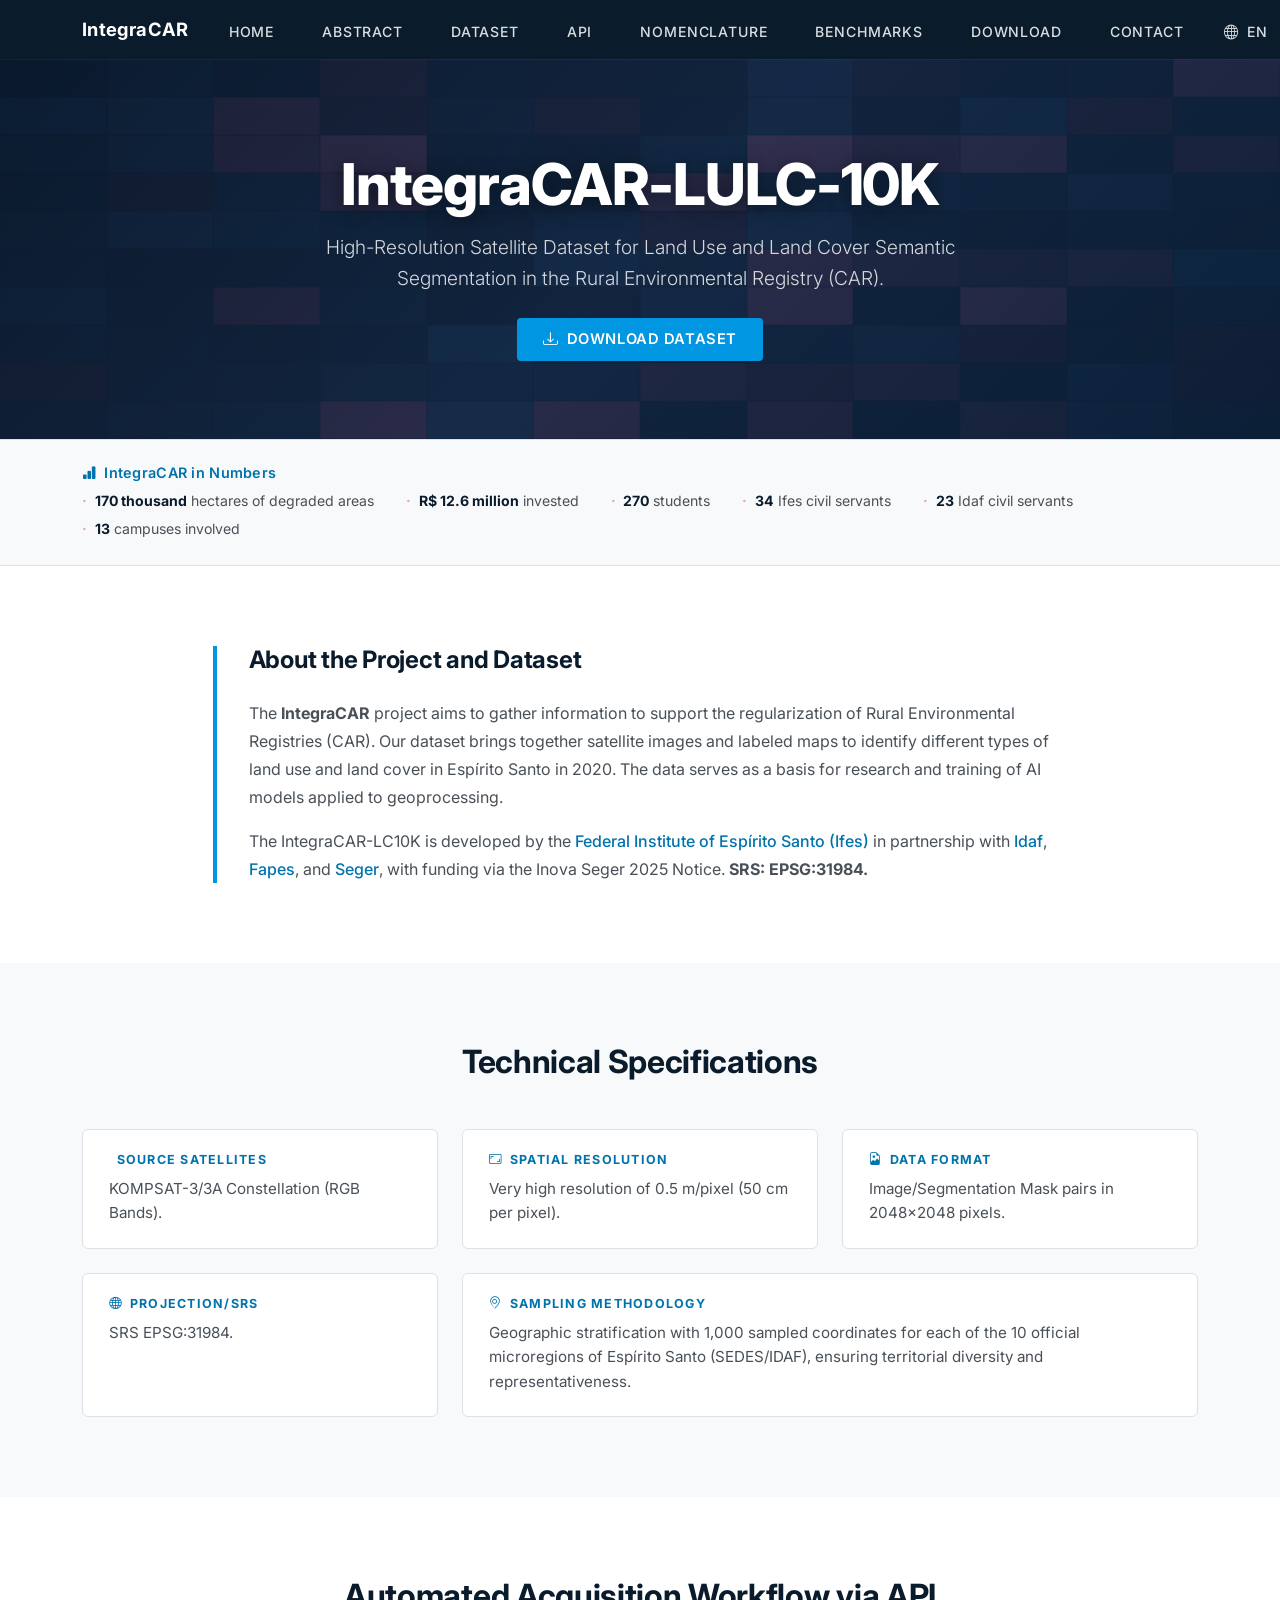
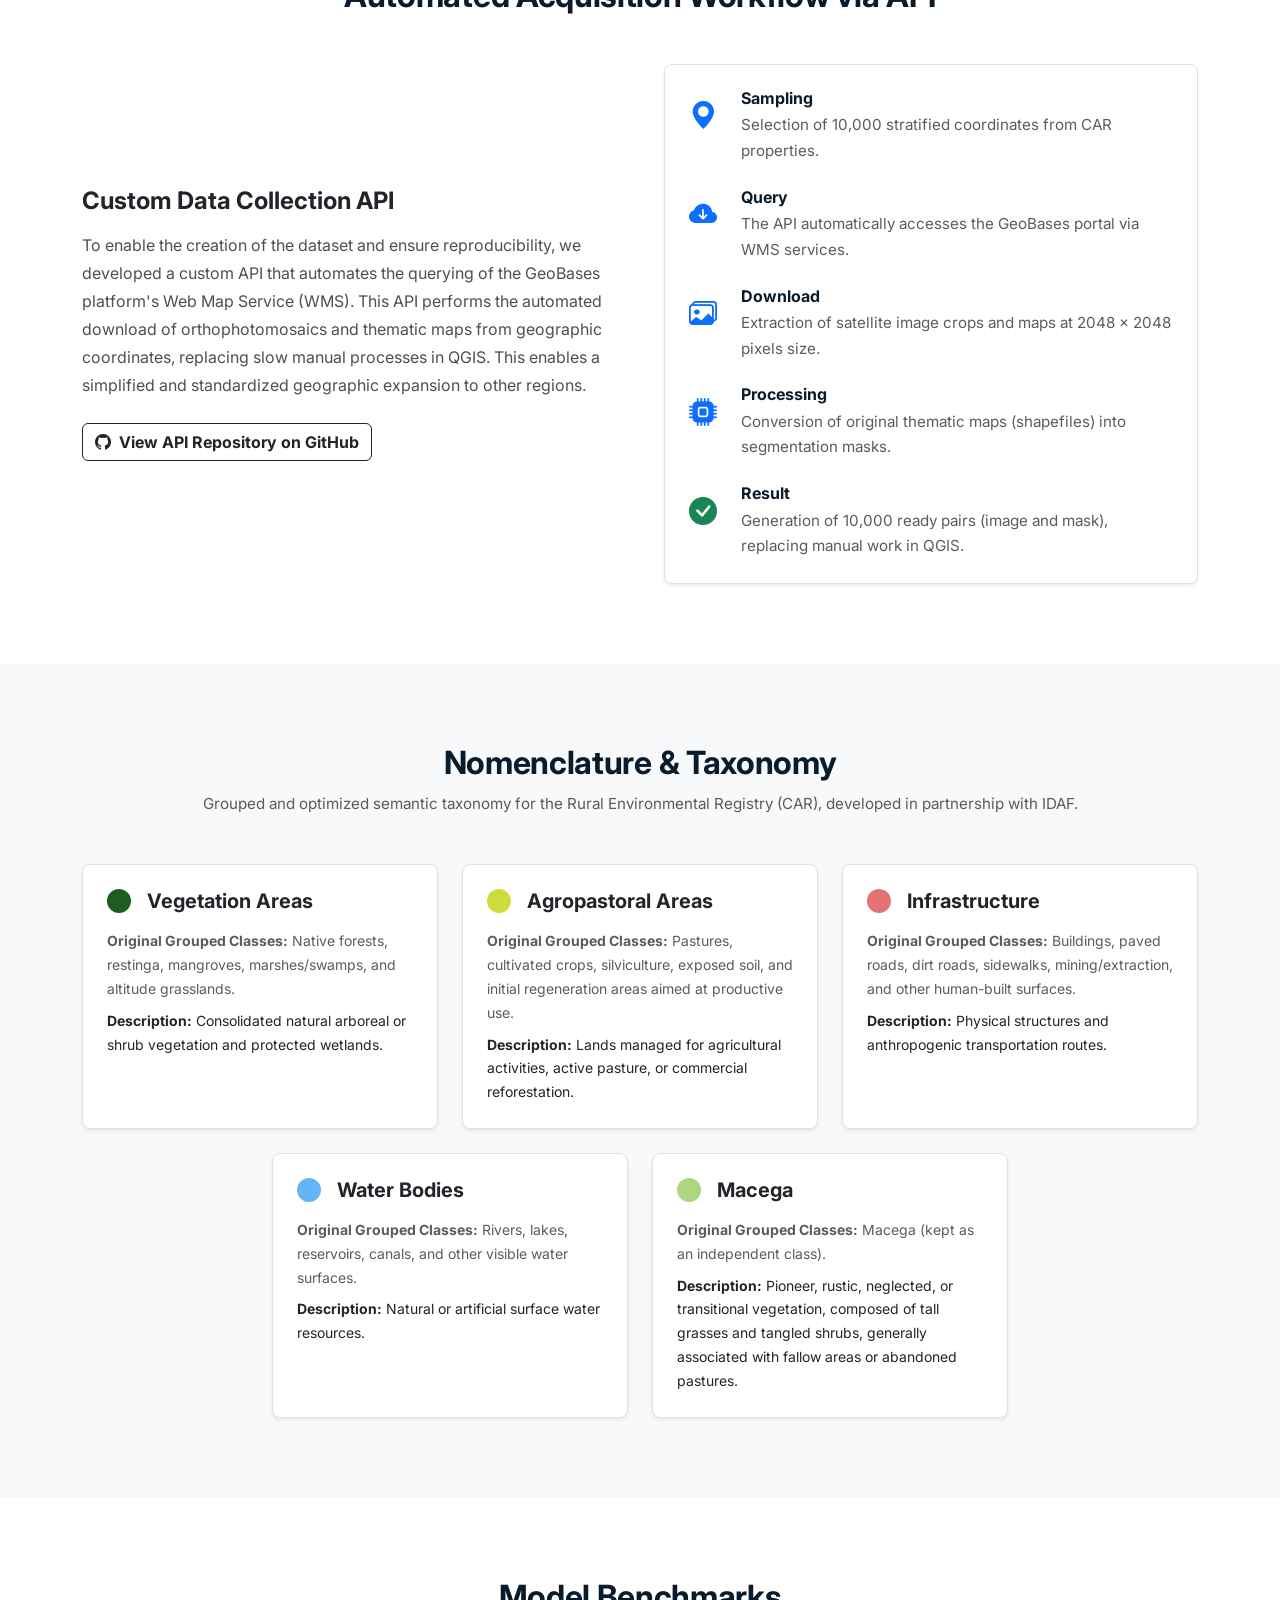
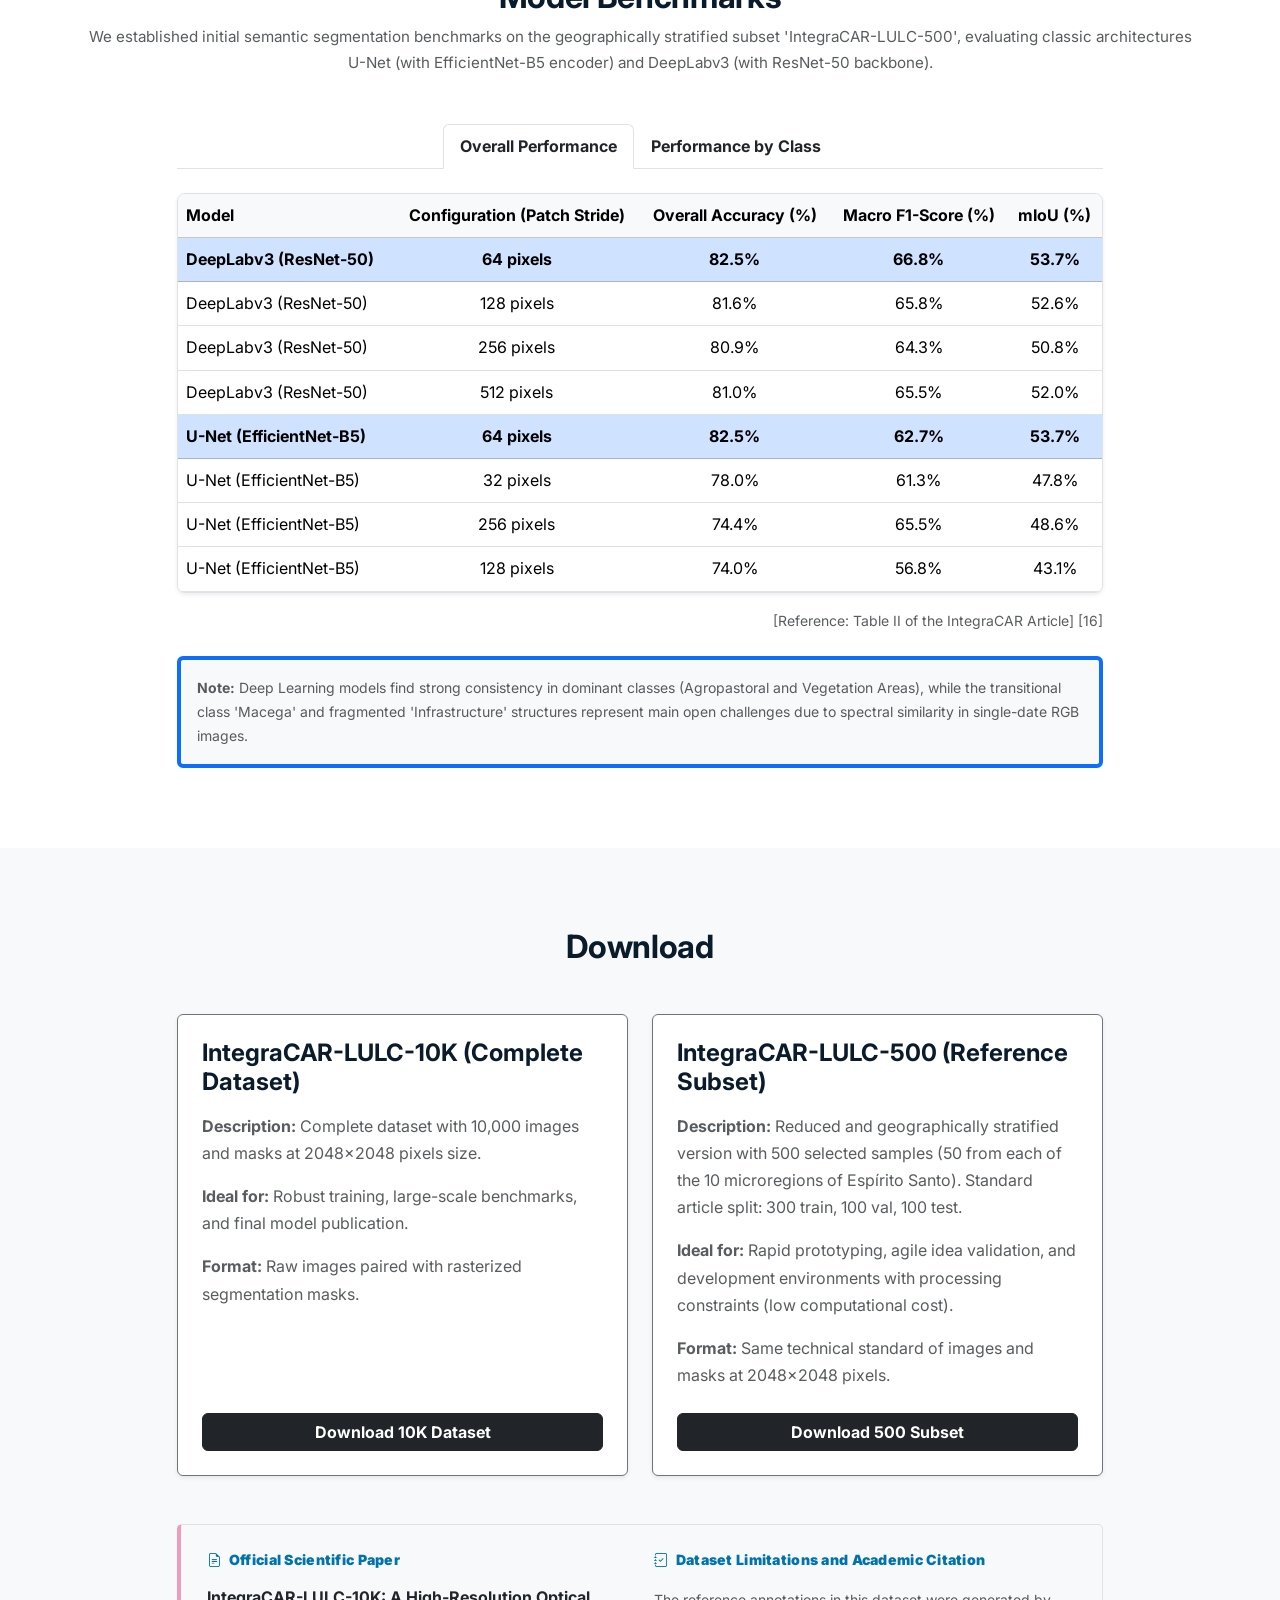
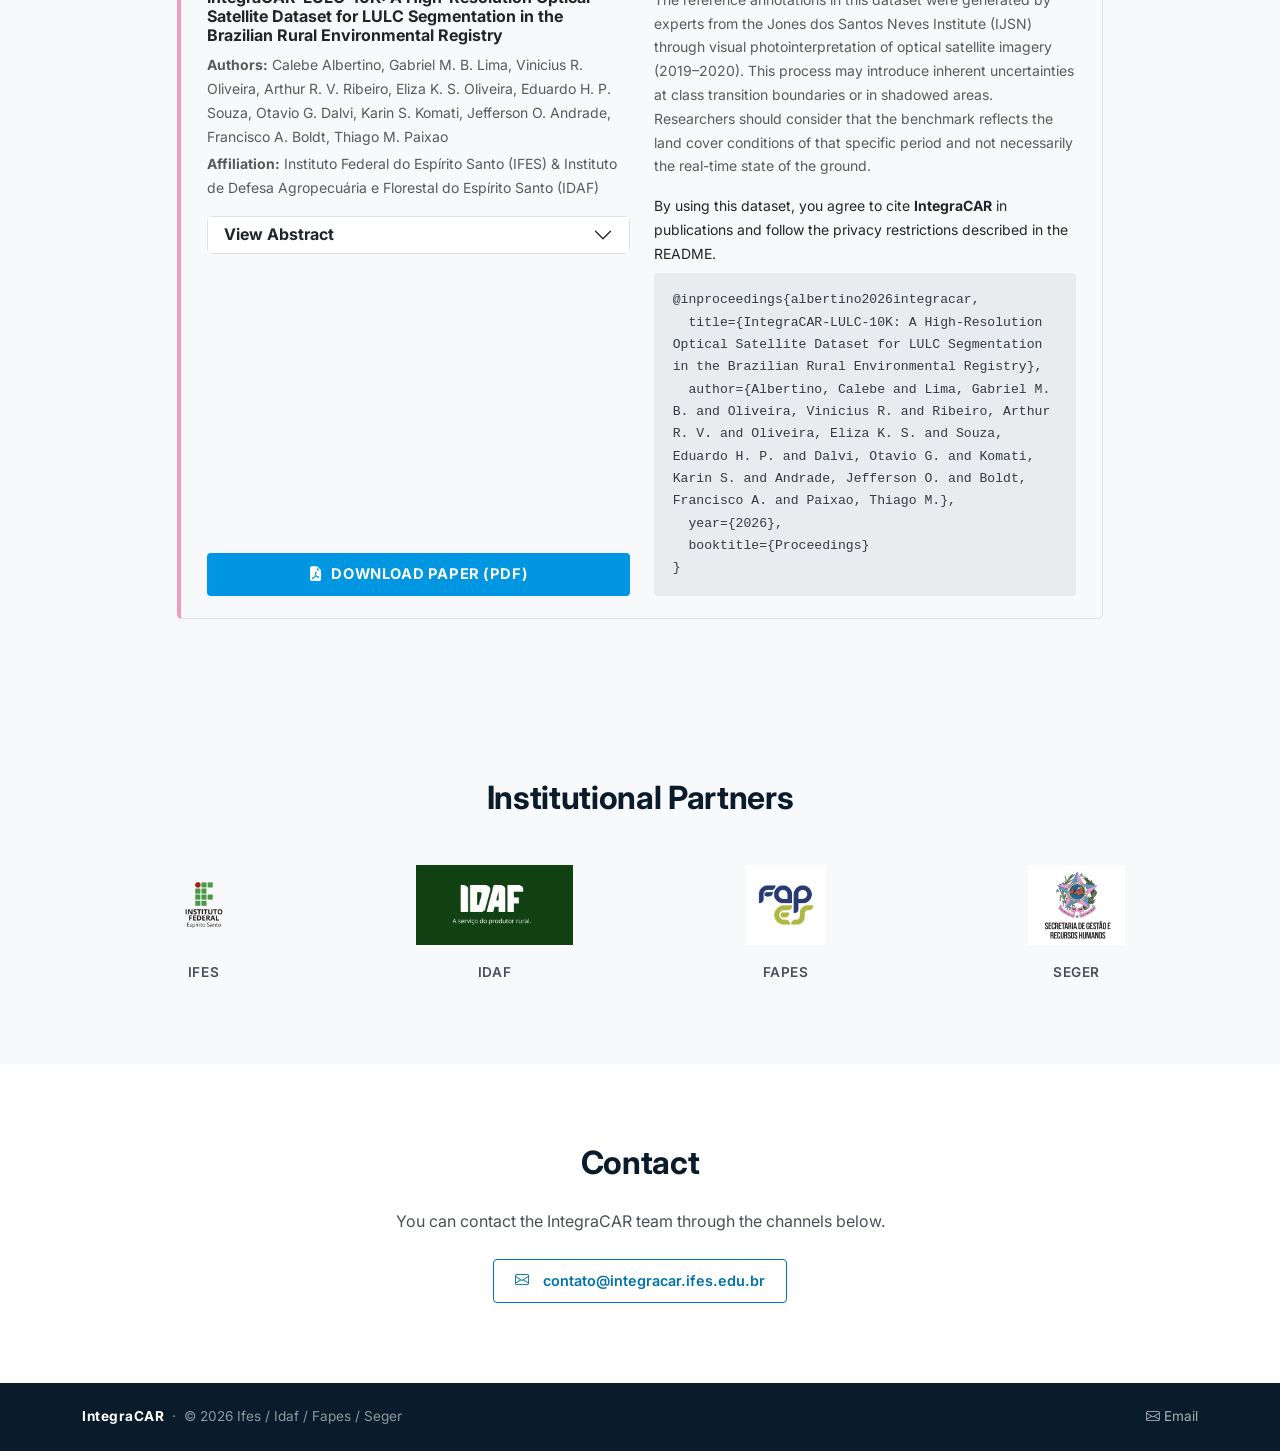
==== commit 3dc89162: "feat: atualiza secao de citacao e adiciona paper oficial" ====
--- a/index.html
+++ b/index.html
@@ -94,9 +94,8 @@
         <div class="container position-relative text-center">
             <h1 class="ben-hero-title">IntegraCAR-LULC-10K</h1>
             <p class="ben-hero-subtitle" data-i18n="hero-subtitle">
-                High-Resolution Satellite Dataset for Land Use and Land Cover Semantic Segmentation<br
-                    class="d-none d-md-inline" />
-                in the Rural Environmental Registry (CAR).
+                High-Resolution Satellite Dataset for Land Use and Land Cover Semantic Segmentation in the Rural
+                Environmental Registry (CAR).
             </p>
             <div class="ben-hero-buttons mt-4">
                 <a href="#download" class="btn ben-btn-primary" data-i18n="btn-download">
@@ -207,16 +206,23 @@
         <div class="container fade-in-up">
             <div class="row justify-content-center">
                 <div class="col-lg-12">
-                    <h2 class="ben-section-title text-center mb-5" data-i18n="api-section-title">Automated Acquisition Workflow via API</h2>
+                    <h2 class="ben-section-title text-center mb-5" data-i18n="api-section-title">Automated Acquisition
+                        Workflow via API</h2>
                     <div class="row align-items-center g-5">
                         <div class="col-lg-6">
                             <h3 class="h4 fw-bold mb-3" data-i18n="api-title">Custom Data Collection API</h3>
                             <p class="ben-section-text text-justify" data-i18n="api-desc">
-                                To enable the creation of the dataset and ensure reproducibility, we developed a custom API that automates the querying of the GeoBases platform's Web Map Service (WMS). This API performs the automated download of orthophotomosaics and thematic maps from geographic coordinates, replacing slow manual processes in QGIS. This enables a simplified and standardized geographic expansion to other regions.
+                                To enable the creation of the dataset and ensure reproducibility, we developed a custom
+                                API that automates the querying of the GeoBases platform's Web Map Service (WMS). This
+                                API performs the automated download of orthophotomosaics and thematic maps from
+                                geographic coordinates, replacing slow manual processes in QGIS. This enables a
+                                simplified and standardized geographic expansion to other regions.
                             </p>
                             <div class="mt-4">
-                                <a href="https://github.com/IntegraCAR" class="btn btn-outline-dark fw-bold" target="_blank" rel="noopener">
-                                    <i class="bi bi-github me-2"></i><span data-i18n="api-btn">View API Repository on GitHub</span>
+                                <a href="https://github.com/IntegraCAR" class="btn btn-outline-dark fw-bold"
+                                    target="_blank" rel="noopener">
+                                    <i class="bi bi-github me-2"></i><span data-i18n="api-btn">View API Repository on
+                                        GitHub</span>
                                 </a>
                             </div>
                         </div>
@@ -228,8 +234,11 @@
                                             <i class="bi bi-geo-alt-fill text-primary fs-3"></i>
                                         </div>
                                         <div class="ms-4">
-                                            <h6 class="fw-bold mb-1" data-i18n="flow-1-title" style="color: #0a1b2b;">Sampling</h6>
-                                            <p class="mb-0 text-muted" data-i18n="flow-1-desc" style="font-size: 0.95rem;">Selection of 10,000 stratified coordinates from CAR properties.</p>
+                                            <h6 class="fw-bold mb-1" data-i18n="flow-1-title" style="color: #0a1b2b;">
+                                                Sampling</h6>
+                                            <p class="mb-0 text-muted" data-i18n="flow-1-desc"
+                                                style="font-size: 0.95rem;">Selection of 10,000 stratified coordinates
+                                                from CAR properties.</p>
                                         </div>
                                     </li>
                                     <li class="d-flex align-items-start mb-4">
@@ -237,8 +246,11 @@
                                             <i class="bi bi-cloud-arrow-down-fill text-primary fs-3"></i>
                                         </div>
                                         <div class="ms-4">
-                                            <h6 class="fw-bold mb-1" data-i18n="flow-2-title" style="color: #0a1b2b;">Query</h6>
-                                            <p class="mb-0 text-muted" data-i18n="flow-2-desc" style="font-size: 0.95rem;">The API automatically accesses the GeoBases portal via WMS services.</p>
+                                            <h6 class="fw-bold mb-1" data-i18n="flow-2-title" style="color: #0a1b2b;">
+                                                Query</h6>
+                                            <p class="mb-0 text-muted" data-i18n="flow-2-desc"
+                                                style="font-size: 0.95rem;">The API automatically accesses the GeoBases
+                                                portal via WMS services.</p>
                                         </div>
                                     </li>
                                     <li class="d-flex align-items-start mb-4">
@@ -246,8 +258,11 @@
                                             <i class="bi bi-images text-primary fs-3"></i>
                                         </div>
                                         <div class="ms-4">
-                                            <h6 class="fw-bold mb-1" data-i18n="flow-3-title" style="color: #0a1b2b;">Download</h6>
-                                            <p class="mb-0 text-muted" data-i18n="flow-3-desc" style="font-size: 0.95rem;">Extraction of satellite image crops and maps at 2048 x 2048 pixels size.</p>
+                                            <h6 class="fw-bold mb-1" data-i18n="flow-3-title" style="color: #0a1b2b;">
+                                                Download</h6>
+                                            <p class="mb-0 text-muted" data-i18n="flow-3-desc"
+                                                style="font-size: 0.95rem;">Extraction of satellite image crops and maps
+                                                at 2048 x 2048 pixels size.</p>
                                         </div>
                                     </li>
                                     <li class="d-flex align-items-start mb-4">
@@ -255,8 +270,11 @@
                                             <i class="bi bi-cpu-fill text-primary fs-3"></i>
                                         </div>
                                         <div class="ms-4">
-                                            <h6 class="fw-bold mb-1" data-i18n="flow-4-title" style="color: #0a1b2b;">Processing</h6>
-                                            <p class="mb-0 text-muted" data-i18n="flow-4-desc" style="font-size: 0.95rem;">Conversion of original thematic maps (shapefiles) into segmentation masks.</p>
+                                            <h6 class="fw-bold mb-1" data-i18n="flow-4-title" style="color: #0a1b2b;">
+                                                Processing</h6>
+                                            <p class="mb-0 text-muted" data-i18n="flow-4-desc"
+                                                style="font-size: 0.95rem;">Conversion of original thematic maps
+                                                (shapefiles) into segmentation masks.</p>
                                         </div>
                                     </li>
                                     <li class="d-flex align-items-start">
@@ -264,8 +282,11 @@
                                             <i class="bi bi-check-circle-fill text-success fs-3"></i>
                                         </div>
                                         <div class="ms-4">
-                                            <h6 class="fw-bold mb-1" data-i18n="flow-5-title" style="color: #0a1b2b;">Result</h6>
-                                            <p class="mb-0 text-muted" data-i18n="flow-5-desc" style="font-size: 0.95rem;">Generation of 10,000 ready pairs (image and mask), replacing manual work in QGIS.</p>
+                                            <h6 class="fw-bold mb-1" data-i18n="flow-5-title" style="color: #0a1b2b;">
+                                                Result</h6>
+                                            <p class="mb-0 text-muted" data-i18n="flow-5-desc"
+                                                style="font-size: 0.95rem;">Generation of 10,000 ready pairs (image and
+                                                mask), replacing manual work in QGIS.</p>
                                         </div>
                                     </li>
                                 </ul>
@@ -281,62 +302,89 @@
     <section id="nomenclature" class="ben-section ben-section-alt">
         <div class="container fade-in-up">
             <h2 class="ben-section-title text-center mb-2" data-i18n="nom-title">Nomenclature & Taxonomy</h2>
-            <p class="text-center text-muted mb-5" style="font-size:0.95rem;" data-i18n="nom-desc">Grouped and optimized semantic taxonomy for the Rural Environmental Registry (CAR), developed in partnership with IDAF.</p>
+            <p class="text-center text-muted mb-5" style="font-size:0.95rem;" data-i18n="nom-desc">Grouped and optimized
+                semantic taxonomy for the Rural Environmental Registry (CAR), developed in partnership with IDAF.</p>
 
             <div class="row g-4 justify-content-center" id="nomenclatureGrid">
                 <!-- Card 1 -->
                 <div class="col-md-6 col-lg-4">
                     <div class="p-4 rounded-3 shadow-sm border bg-white h-100">
                         <div class="d-flex align-items-center mb-3">
-                            <span class="rounded-circle d-inline-block me-3" style="width: 24px; height: 24px; background:#1b5e20;"></span>
+                            <span class="rounded-circle d-inline-block me-3"
+                                style="width: 24px; height: 24px; background:#1b5e20;"></span>
                             <h5 class="fw-bold mb-0" data-i18n="nom-group1-title">Vegetation Areas</h5>
                         </div>
-                        <p class="small text-muted mb-2"><strong data-i18n="nom-lbl-grouped">Original Grouped Classes:</strong> <span data-i18n="nom-group1-classes">Native forests, restinga, mangroves, marshes/swamps, and altitude grasslands.</span></p>
-                        <p class="small mb-0"><strong data-i18n="nom-lbl-desc">Description:</strong> <span data-i18n="nom-group1-desc">Consolidated natural arboreal or shrub vegetation and protected wetlands.</span></p>
+                        <p class="small text-muted mb-2"><strong data-i18n="nom-lbl-grouped">Original Grouped
+                                Classes:</strong> <span data-i18n="nom-group1-classes">Native forests, restinga,
+                                mangroves, marshes/swamps, and altitude grasslands.</span></p>
+                        <p class="small mb-0"><strong data-i18n="nom-lbl-desc">Description:</strong> <span
+                                data-i18n="nom-group1-desc">Consolidated natural arboreal or shrub vegetation and
+                                protected wetlands.</span></p>
                     </div>
                 </div>
                 <!-- Card 2 -->
                 <div class="col-md-6 col-lg-4">
                     <div class="p-4 rounded-3 shadow-sm border bg-white h-100">
                         <div class="d-flex align-items-center mb-3">
-                            <span class="rounded-circle d-inline-block me-3" style="width: 24px; height: 24px; background:#cddc39;"></span>
+                            <span class="rounded-circle d-inline-block me-3"
+                                style="width: 24px; height: 24px; background:#cddc39;"></span>
                             <h5 class="fw-bold mb-0" data-i18n="nom-group2-title">Agropastoral Areas</h5>
                         </div>
-                        <p class="small text-muted mb-2"><strong data-i18n="nom-lbl-grouped">Original Grouped Classes:</strong> <span data-i18n="nom-group2-classes">Pastures, cultivated crops, silviculture, exposed soil, and initial regeneration areas aimed at productive use.</span></p>
-                        <p class="small mb-0"><strong data-i18n="nom-lbl-desc">Description:</strong> <span data-i18n="nom-group2-desc">Lands managed for agricultural activities, active pasture, or commercial reforestation.</span></p>
+                        <p class="small text-muted mb-2"><strong data-i18n="nom-lbl-grouped">Original Grouped
+                                Classes:</strong> <span data-i18n="nom-group2-classes">Pastures, cultivated crops,
+                                silviculture, exposed soil, and initial regeneration areas aimed at productive
+                                use.</span></p>
+                        <p class="small mb-0"><strong data-i18n="nom-lbl-desc">Description:</strong> <span
+                                data-i18n="nom-group2-desc">Lands managed for agricultural activities, active pasture,
+                                or commercial reforestation.</span></p>
                     </div>
                 </div>
                 <!-- Card 3 -->
                 <div class="col-md-6 col-lg-4">
                     <div class="p-4 rounded-3 shadow-sm border bg-white h-100">
                         <div class="d-flex align-items-center mb-3">
-                            <span class="rounded-circle d-inline-block me-3" style="width: 24px; height: 24px; background:#e57373;"></span>
+                            <span class="rounded-circle d-inline-block me-3"
+                                style="width: 24px; height: 24px; background:#e57373;"></span>
                             <h5 class="fw-bold mb-0" data-i18n="nom-group3-title">Infrastructure</h5>
                         </div>
-                        <p class="small text-muted mb-2"><strong data-i18n="nom-lbl-grouped">Original Grouped Classes:</strong> <span data-i18n="nom-group3-classes">Buildings, paved roads, dirt roads, sidewalks, mining/extraction, and other human-built surfaces.</span></p>
-                        <p class="small mb-0"><strong data-i18n="nom-lbl-desc">Description:</strong> <span data-i18n="nom-group3-desc">Physical structures and anthropogenic transportation routes.</span></p>
+                        <p class="small text-muted mb-2"><strong data-i18n="nom-lbl-grouped">Original Grouped
+                                Classes:</strong> <span data-i18n="nom-group3-classes">Buildings, paved roads, dirt
+                                roads, sidewalks, mining/extraction, and other human-built surfaces.</span></p>
+                        <p class="small mb-0"><strong data-i18n="nom-lbl-desc">Description:</strong> <span
+                                data-i18n="nom-group3-desc">Physical structures and anthropogenic transportation
+                                routes.</span></p>
                     </div>
                 </div>
                 <!-- Card 4 -->
                 <div class="col-md-6 col-lg-4">
                     <div class="p-4 rounded-3 shadow-sm border bg-white h-100">
                         <div class="d-flex align-items-center mb-3">
-                            <span class="rounded-circle d-inline-block me-3" style="width: 24px; height: 24px; background:#64b5f6;"></span>
+                            <span class="rounded-circle d-inline-block me-3"
+                                style="width: 24px; height: 24px; background:#64b5f6;"></span>
                             <h5 class="fw-bold mb-0" data-i18n="nom-group4-title">Water Bodies</h5>
                         </div>
-                        <p class="small text-muted mb-2"><strong data-i18n="nom-lbl-grouped">Original Grouped Classes:</strong> <span data-i18n="nom-group4-classes">Rivers, lakes, reservoirs, canals, and other visible water surfaces.</span></p>
-                        <p class="small mb-0"><strong data-i18n="nom-lbl-desc">Description:</strong> <span data-i18n="nom-group4-desc">Natural or artificial surface water resources.</span></p>
+                        <p class="small text-muted mb-2"><strong data-i18n="nom-lbl-grouped">Original Grouped
+                                Classes:</strong> <span data-i18n="nom-group4-classes">Rivers, lakes, reservoirs,
+                                canals, and other visible water surfaces.</span></p>
+                        <p class="small mb-0"><strong data-i18n="nom-lbl-desc">Description:</strong> <span
+                                data-i18n="nom-group4-desc">Natural or artificial surface water resources.</span></p>
                     </div>
                 </div>
                 <!-- Card 5 -->
                 <div class="col-md-6 col-lg-4">
                     <div class="p-4 rounded-3 shadow-sm border bg-white h-100">
                         <div class="d-flex align-items-center mb-3">
-                            <span class="rounded-circle d-inline-block me-3" style="width: 24px; height: 24px; background:#aed581;"></span>
+                            <span class="rounded-circle d-inline-block me-3"
+                                style="width: 24px; height: 24px; background:#aed581;"></span>
                             <h5 class="fw-bold mb-0" data-i18n="nom-group5-title">Macega</h5>
                         </div>
-                        <p class="small text-muted mb-2"><strong data-i18n="nom-lbl-grouped">Original Grouped Classes:</strong> <span data-i18n="nom-group5-classes">Macega (kept as an independent class).</span></p>
-                        <p class="small mb-0"><strong data-i18n="nom-lbl-desc">Description:</strong> <span data-i18n="nom-group5-desc">Pioneer, rustic, neglected, or transitional vegetation, composed of tall grasses and tangled shrubs, generally associated with fallow areas or abandoned pastures.</span></p>
+                        <p class="small text-muted mb-2"><strong data-i18n="nom-lbl-grouped">Original Grouped
+                                Classes:</strong> <span data-i18n="nom-group5-classes">Macega (kept as an independent
+                                class).</span></p>
+                        <p class="small mb-0"><strong data-i18n="nom-lbl-desc">Description:</strong> <span
+                                data-i18n="nom-group5-desc">Pioneer, rustic, neglected, or transitional vegetation,
+                                composed of tall grasses and tangled shrubs, generally associated with fallow areas or
+                                abandoned pastures.</span></p>
                     </div>
                 </div>
             </div><!-- /row -->
@@ -348,23 +396,30 @@
         <div class="container fade-in-up">
             <h2 class="ben-section-title text-center mb-2" data-i18n="bench-title">Model Benchmarks</h2>
             <p class="text-center text-muted mb-5" style="font-size:0.95rem;" data-i18n="bench-desc">
-                We established initial semantic segmentation benchmarks on the geographically stratified subset 'IntegraCAR-LULC-500', evaluating classic architectures U-Net (with EfficientNet-B5 encoder) and DeepLabv3 (with ResNet-50 backbone).
+                We established initial semantic segmentation benchmarks on the geographically stratified subset
+                'IntegraCAR-LULC-500', evaluating classic architectures U-Net (with EfficientNet-B5 encoder) and
+                DeepLabv3 (with ResNet-50 backbone).
             </p>
 
             <div class="row justify-content-center">
                 <div class="col-lg-10">
                     <ul class="nav nav-tabs mb-4 justify-content-center" id="benchmarkTabs" role="tablist">
                         <li class="nav-item" role="presentation">
-                            <button class="nav-link active fw-bold text-dark" id="overall-tab" data-bs-toggle="tab" data-bs-target="#overall" type="button" role="tab" aria-controls="overall" aria-selected="true" data-i18n="bench-tab1">Overall Performance</button>
+                            <button class="nav-link active fw-bold text-dark" id="overall-tab" data-bs-toggle="tab"
+                                data-bs-target="#overall" type="button" role="tab" aria-controls="overall"
+                                aria-selected="true" data-i18n="bench-tab1">Overall Performance</button>
                         </li>
                         <li class="nav-item" role="presentation">
-                            <button class="nav-link fw-bold text-dark" id="class-tab" data-bs-toggle="tab" data-bs-target="#classperf" type="button" role="tab" aria-controls="classperf" aria-selected="false" data-i18n="bench-tab2">Performance by Class</button>
+                            <button class="nav-link fw-bold text-dark" id="class-tab" data-bs-toggle="tab"
+                                data-bs-target="#classperf" type="button" role="tab" aria-controls="classperf"
+                                aria-selected="false" data-i18n="bench-tab2">Performance by Class</button>
                         </li>
                     </ul>
 
                     <div class="tab-content" id="benchmarkTabsContent">
                         <!-- Tab 1 -->
-                        <div class="tab-pane fade show active" id="overall" role="tabpanel" aria-labelledby="overall-tab">
+                        <div class="tab-pane fade show active" id="overall" role="tabpanel"
+                            aria-labelledby="overall-tab">
                             <div class="table-responsive shadow-sm rounded-3 border bg-white mb-3">
                                 <table class="table table-hover mb-0 text-center align-middle">
                                     <thead class="table-light">
@@ -436,9 +491,10 @@
                                     </tbody>
                                 </table>
                             </div>
-                            <p class="text-end small text-muted">[Reference: Table II of the IntegraCAR Article] [16]</p>
-                        </div>
-                        
+                            <p class="text-end small text-muted">[Reference: Table II of the IntegraCAR Article] [16]
+                            </p>
+                        </div>
+
                         <!-- Tab 2 -->
                         <div class="tab-pane fade" id="classperf" role="tabpanel" aria-labelledby="class-tab">
                             <div class="table-responsive shadow-sm rounded-3 border bg-white mb-3">
@@ -497,12 +553,17 @@
                                     </tbody>
                                 </table>
                             </div>
-                            <p class="text-end small text-muted">[Reference: Table III of the IntegraCAR Article] [17]</p>
-                        </div>
-                    </div>
-                    
+                            <p class="text-end small text-muted">[Reference: Table III of the IntegraCAR Article] [17]
+                            </p>
+                        </div>
+                    </div>
+
                     <div class="mt-4 p-3 bg-light rounded border border-start border-4 border-primary">
-                        <p class="mb-0 small text-muted"><strong data-i18n="bench-note-lbl">Note:</strong> <span data-i18n="bench-note-text">Deep Learning models find strong consistency in dominant classes (Agropastoral and Vegetation Areas), while the transitional class 'Macega' and fragmented 'Infrastructure' structures represent main open challenges due to spectral similarity in single-date RGB images.</span></p>
+                        <p class="mb-0 small text-muted"><strong data-i18n="bench-note-lbl">Note:</strong> <span
+                                data-i18n="bench-note-text">Deep Learning models find strong consistency in dominant
+                                classes (Agropastoral and Vegetation Areas), while the transitional class 'Macega' and
+                                fragmented 'Infrastructure' structures represent main open challenges due to spectral
+                                similarity in single-date RGB images.</span></p>
                     </div>
                 </div>
             </div>
@@ -515,20 +576,29 @@
             <div class="row justify-content-center">
                 <div class="col-lg-10 text-center">
                     <h2 class="ben-section-title mb-5" data-i18n="dl-title">Download</h2>
-                    
+
                     <div class="row g-4 text-start mb-5">
                         <!-- Option 1: 10K -->
                         <div class="col-md-6">
                             <div class="card h-100 shadow-sm border border-secondary bg-white">
                                 <div class="card-body p-4 d-flex flex-column">
                                     <div class="d-flex align-items-center mb-3">
-                                        <h4 class="card-title fw-bold mb-0" data-i18n="dl-opt1-title" style="color:#0a1b2b;">IntegraCAR-LULC-10K (Complete Dataset)</h4>
+                                        <h4 class="card-title fw-bold mb-0" data-i18n="dl-opt1-title"
+                                            style="color:#0a1b2b;">IntegraCAR-LULC-10K (Complete Dataset)</h4>
                                     </div>
-                                    <p class="card-text text-muted mb-3"><strong data-i18n="dl-lbl-desc">Description:</strong> <span data-i18n="dl-opt1-desc">Complete dataset with 10,000 images and masks at 2048×2048 pixels size.</span></p>
-                                    <p class="card-text text-muted mb-3"><strong data-i18n="dl-lbl-ideal">Ideal for:</strong> <span data-i18n="dl-opt1-ideal">Robust training, large-scale benchmarks, and final model publication.</span></p>
-                                    <p class="card-text text-muted mb-4"><strong data-i18n="dl-lbl-fmt">Format:</strong> <span data-i18n="dl-opt1-fmt">Raw images paired with rasterized segmentation masks.</span></p>
+                                    <p class="card-text text-muted mb-3"><strong
+                                            data-i18n="dl-lbl-desc">Description:</strong> <span
+                                            data-i18n="dl-opt1-desc">Complete dataset with 10,000 images and masks at
+                                            2048×2048 pixels size.</span></p>
+                                    <p class="card-text text-muted mb-3"><strong data-i18n="dl-lbl-ideal">Ideal
+                                            for:</strong> <span data-i18n="dl-opt1-ideal">Robust training, large-scale
+                                            benchmarks, and final model publication.</span></p>
+                                    <p class="card-text text-muted mb-4"><strong data-i18n="dl-lbl-fmt">Format:</strong>
+                                        <span data-i18n="dl-opt1-fmt">Raw images paired with rasterized segmentation
+                                            masks.</span></p>
                                     <div class="mt-auto">
-                                        <a href="#" class="btn btn-dark w-100 fw-bold" data-i18n="dl-opt1-btn">Download 10K Dataset</a>
+                                        <a href="#" class="btn btn-dark w-100 fw-bold" data-i18n="dl-opt1-btn">Download
+                                            10K Dataset</a>
                                     </div>
                                 </div>
                             </div>
@@ -539,13 +609,24 @@
                             <div class="card h-100 shadow-sm border border-secondary bg-white">
                                 <div class="card-body p-4 d-flex flex-column">
                                     <div class="d-flex align-items-center mb-3">
-                                        <h4 class="card-title fw-bold mb-0" data-i18n="dl-opt2-title" style="color:#0a1b2b;">IntegraCAR-LULC-500 (Reference Subset)</h4>
+                                        <h4 class="card-title fw-bold mb-0" data-i18n="dl-opt2-title"
+                                            style="color:#0a1b2b;">IntegraCAR-LULC-500 (Reference Subset)</h4>
                                     </div>
-                                    <p class="card-text text-muted mb-3"><strong data-i18n="dl-lbl-desc">Description:</strong> <span data-i18n="dl-opt2-desc">Reduced and geographically stratified version with 500 selected samples (50 from each of the 10 microregions of Espírito Santo). Standard article split: 300 train, 100 val, 100 test.</span></p>
-                                    <p class="card-text text-muted mb-3"><strong data-i18n="dl-lbl-ideal">Ideal for:</strong> <span data-i18n="dl-opt2-ideal">Rapid prototyping, agile idea validation, and development environments with processing constraints (low computational cost).</span></p>
-                                    <p class="card-text text-muted mb-4"><strong data-i18n="dl-lbl-fmt">Format:</strong> <span data-i18n="dl-opt2-fmt">Same technical standard of images and masks at 2048×2048 pixels.</span></p>
+                                    <p class="card-text text-muted mb-3"><strong
+                                            data-i18n="dl-lbl-desc">Description:</strong> <span
+                                            data-i18n="dl-opt2-desc">Reduced and geographically stratified version with
+                                            500 selected samples (50 from each of the 10 microregions of Espírito
+                                            Santo). Standard article split: 300 train, 100 val, 100 test.</span></p>
+                                    <p class="card-text text-muted mb-3"><strong data-i18n="dl-lbl-ideal">Ideal
+                                            for:</strong> <span data-i18n="dl-opt2-ideal">Rapid prototyping, agile idea
+                                            validation, and development environments with processing constraints (low
+                                            computational cost).</span></p>
+                                    <p class="card-text text-muted mb-4"><strong data-i18n="dl-lbl-fmt">Format:</strong>
+                                        <span data-i18n="dl-opt2-fmt">Same technical standard of images and masks at
+                                            2048×2048 pixels.</span></p>
                                     <div class="mt-auto">
-                                        <a href="#" class="btn btn-dark w-100 fw-bold" data-i18n="dl-opt2-btn">Download 500 Subset</a>
+                                        <a href="#" class="btn btn-dark w-100 fw-bold" data-i18n="dl-opt2-btn">Download
+                                            500 Subset</a>
                                     </div>
                                 </div>
                             </div>
@@ -554,17 +635,61 @@
 
                     <!-- Citation / Terms box -->
                     <div class="ben-citation-box text-start mt-5">
-                        <p class="ben-citation-label mb-2" data-i18n="cit-title">
-                            <i class="bi bi-journal-check me-2"></i><strong>Dataset Limitations and Academic Citation</strong>
-                        </p>
-                        <p class="mb-3 small text-muted" data-i18n="cit-limits">The reference annotations in this dataset were generated by experts from the Jones dos Santos Neves Institute (IJSN) through visual photointerpretation of optical satellite imagery (2019–2020). This process may introduce inherent uncertainties at class transition boundaries or in shadowed areas. Researchers should consider that the benchmark reflects the land cover conditions of that specific period and not necessarily the real-time state of the ground.</p>
-                        <p class="mb-2 small" data-i18n="cit-desc">By using this dataset, you agree to cite <strong>IntegraCAR</strong> in publications and follow the privacy restrictions described in the README.</p>
-                        <pre class="ben-citation-pre mb-0">@inproceedings{albertino2026integracar,
+                        <div class="row g-4">
+                            <!-- Left Column: Paper Info -->
+                            <div class="col-lg-6 d-flex flex-column">
+                                <p class="ben-citation-label mb-3" data-i18n="paper-title-label">
+                                    <i class="bi bi-file-earmark-text me-2"></i><strong>Official Scientific Paper</strong>
+                                </p>
+                                <h6 class="fw-bold text-dark mb-2" data-i18n="paper-title" style="color: #0a1b2b;">IntegraCAR-LULC-10K: A High-Resolution Optical Satellite Dataset for LULC Segmentation in the Brazilian Rural Environmental Registry</h6>
+                                <p class="small text-muted mb-1"><strong data-i18n="paper-authors-label">Authors:</strong> <span data-i18n="paper-authors">Calebe Albertino, Gabriel M. B. Lima, Vinicius R. Oliveira, Arthur R. V. Ribeiro, Eliza K. S. Oliveira, Eduardo H. P. Souza, Otavio G. Dalvi, Karin S. Komati, Jefferson O. Andrade, Francisco A. Boldt, Thiago M. Paixao</span></p>
+                                <p class="small text-muted mb-3"><strong data-i18n="paper-aff-label">Affiliation:</strong> <span data-i18n="paper-aff">Instituto Federal do Espírito Santo (IFES) & Instituto de Defesa Agropecuária e Florestal do Espírito Santo (IDAF)</span></p>
+                                
+                                <div class="accordion accordion-flush mb-4 border rounded" id="abstractAccordion">
+                                    <div class="accordion-item">
+                                        <h2 class="accordion-header" id="headingAbstract">
+                                            <button class="accordion-button collapsed py-2 px-3 small fw-bold" type="button" data-bs-toggle="collapse" data-bs-target="#collapseAbstract" aria-expanded="false" aria-controls="collapseAbstract" data-i18n="paper-abs-btn">
+                                                View Abstract
+                                            </button>
+                                        </h2>
+                                        <div id="collapseAbstract" class="accordion-collapse collapse" aria-labelledby="headingAbstract" data-bs-parent="#abstractAccordion">
+                                            <div class="accordion-body small text-muted text-justify p-3" data-i18n="paper-abs-text">
+                                                Land-use and land-cover (LULC) mapping in the context of the Brazilian Rural Environmental Registry (CAR) is essential for environmental governance, yet lacks publicly available machine learning benchmarks tailored to this domain. This paper introduces IntegraCAR-LULC-10K, a high-resolution remote sensing dataset for semantic segmentation of CAR-related areas in Espírito Santo, Brazil, built from KOMPSAT-3/3A orthophotomosaic imagery and thematic annotations from GeoBases (2019–2020)...
+                                            </div>
+                                        </div>
+                                    </div>
+                                </div>
+
+                                <div class="mt-auto">
+                                    <a href="paper.pdf" target="_blank" class="btn ben-btn-primary w-100 fw-bold" data-i18n="paper-download-btn">
+                                        <i class="bi bi-file-earmark-pdf-fill me-2"></i>Download Paper (PDF)
+                                    </a>
+                                </div>
+                            </div>
+
+                            <!-- Right Column: Citation & Limitations -->
+                            <div class="col-lg-6 d-flex flex-column">
+                                <p class="ben-citation-label mb-3" data-i18n="cit-title">
+                                    <i class="bi bi-journal-check me-2"></i><strong>Dataset Limitations and Academic
+                                        Citation</strong>
+                                </p>
+                                <p class="mb-3 small text-muted" data-i18n="cit-limits">The reference annotations in this
+                                    dataset were generated by experts from the Jones dos Santos Neves Institute (IJSN) through
+                                    visual photointerpretation of optical satellite imagery (2019–2020). This process may
+                                    introduce inherent uncertainties at class transition boundaries or in shadowed areas.
+                                    Researchers should consider that the benchmark reflects the land cover conditions of that
+                                    specific period and not necessarily the real-time state of the ground.</p>
+                                <p class="mb-2 small" data-i18n="cit-desc">By using this dataset, you agree to cite
+                                    <strong>IntegraCAR</strong> in publications and follow the privacy restrictions described in
+                                    the README.</p>
+                                <pre class="ben-citation-pre mb-0 mt-auto">@inproceedings{albertino2026integracar,
   title={IntegraCAR-LULC-10K: A High-Resolution Optical Satellite Dataset for LULC Segmentation in the Brazilian Rural Environmental Registry},
-  author={Albertino, Calebe and Lima, Gabriel M. B. and Oliveira, Vin{\'i}cius R. and Ribeiro, Arthur R. V. and Oliveira, Eliza K. S. and Souza, Eduardo H. P. and Dalvi, Otavio G. and Komati, Karin S. and Andrade, Jefferson O. and Boldt, Francisco A. and Paix{\~a}o, Thiago M.},
+  author={Albertino, Calebe and Lima, Gabriel M. B. and Oliveira, Vinicius R. and Ribeiro, Arthur R. V. and Oliveira, Eliza K. S. and Souza, Eduardo H. P. and Dalvi, Otavio G. and Komati, Karin S. and Andrade, Jefferson O. and Boldt, Francisco A. and Paixao, Thiago M.},
   year={2026},
   booktitle={Proceedings}
 }</pre>
+                            </div>
+                        </div>
                     </div>
 
                 </div>
@@ -719,8 +844,8 @@
             "nav-download": { en: "Download", pt: "Download" },
             "nav-contact": { en: "Contact", pt: "Contact" },
             "hero-subtitle": {
-                en: "High-Resolution Satellite Dataset for Land Use and Land Cover Semantic Segmentation<br class=\"d-none d-md-inline\" /> in the Rural Environmental Registry (CAR).",
-                pt: "Dataset de Satélite de Alta Resolução para Segmentação de Uso e Cobertura da Terra<br class=\"d-none d-md-inline\" /> no Cadastro Ambiental Rural (CAR)."
+                en: "High-Resolution Satellite Dataset for Land Use and Land Cover Semantic Segmentation in the Rural Environmental Registry (CAR).",
+                pt: "Dataset de Satélite de Alta Resolução para Segmentação de Uso e Cobertura da Terra no Cadastro Ambiental Rural (CAR)."
             },
             "btn-download": {
                 en: "<i class=\"bi bi-download me-2\"></i>Download Dataset",
@@ -832,6 +957,15 @@
                 en: "By using this dataset, you agree to cite <strong>IntegraCAR</strong> in publications and follow the privacy restrictions described in the README.",
                 pt: "Ao utilizar este dataset, você concorda em citar o <strong>IntegraCAR</strong> em publicações e seguir as restrições de privacidade descritas no README."
             },
+            "paper-title-label": { en: "<i class=\"bi bi-file-earmark-text me-2\"></i><strong>Official Scientific Paper</strong>", pt: "<i class=\"bi bi-file-earmark-text me-2\"></i><strong>Artigo Científico Oficial</strong>" },
+            "paper-title": { en: "IntegraCAR-LULC-10K: A High-Resolution Optical Satellite Dataset for LULC Segmentation in the Brazilian Rural Environmental Registry", pt: "IntegraCAR-LULC-10K: A High-Resolution Optical Satellite Dataset for LULC Segmentation in the Brazilian Rural Environmental Registry" },
+            "paper-authors-label": { en: "Authors:", pt: "Autores:" },
+            "paper-authors": { en: "Calebe Albertino, Gabriel M. B. Lima, Vinicius R. Oliveira, Arthur R. V. Ribeiro, Eliza K. S. Oliveira, Eduardo H. P. Souza, Otavio G. Dalvi, Karin S. Komati, Jefferson O. Andrade, Francisco A. Boldt, Thiago M. Paixao", pt: "Calebe Albertino, Gabriel M. B. Lima, Vinicius R. Oliveira, Arthur R. V. Ribeiro, Eliza K. S. Oliveira, Eduardo H. P. Souza, Otavio G. Dalvi, Karin S. Komati, Jefferson O. Andrade, Francisco A. Boldt, Thiago M. Paixao" },
+            "paper-aff-label": { en: "Affiliation:", pt: "Afiliação:" },
+            "paper-aff": { en: "Instituto Federal do Espírito Santo (IFES) & Instituto de Defesa Agropecuária e Florestal do Espírito Santo (IDAF)", pt: "Instituto Federal do Espírito Santo (IFES) & Instituto de Defesa Agropecuária e Florestal do Espírito Santo (IDAF)" },
+            "paper-abs-btn": { en: "View Abstract", pt: "Ver Resumo (Abstract)" },
+            "paper-abs-text": { en: "Land-use and land-cover (LULC) mapping in the context of the Brazilian Rural Environmental Registry (CAR) is essential for environmental governance, yet lacks publicly available machine learning benchmarks tailored to this domain. This paper introduces IntegraCAR-LULC-10K, a high-resolution remote sensing dataset for semantic segmentation of CAR-related areas in Espírito Santo, Brazil, built from KOMPSAT-3/3A orthophotomosaic imagery and thematic annotations from GeoBases (2019–2020)...", pt: "O mapeamento de uso e cobertura da terra (LULC) no contexto do Cadastro Ambiental Rural (CAR) brasileiro é essencial para a governança ambiental, no entanto, faltam benchmarks de aprendizado de máquina disponíveis publicamente adaptados a este domínio. Este artigo apresenta o IntegraCAR-LULC-10K, um conjunto de dados de sensoriamento remoto de alta resolução para segmentação semântica de áreas relacionadas ao CAR no Espírito Santo, Brasil, construído a partir de imagens ortofotomosaico KOMPSAT-3/3A e anotações temáticas do GeoBases (2019–2020)..." },
+            "paper-download-btn": { en: "<i class=\"bi bi-file-earmark-pdf-fill me-2\"></i>Download Paper (PDF)", pt: "<i class=\"bi bi-file-earmark-pdf-fill me-2\"></i>Baixar Artigo (PDF)" },
             "partner-title": { en: "Institutional Partners", pt: "Parceiros Institucionais" },
             "contact-title": { en: "Contact", pt: "Contato" },
             "contact-desc": {
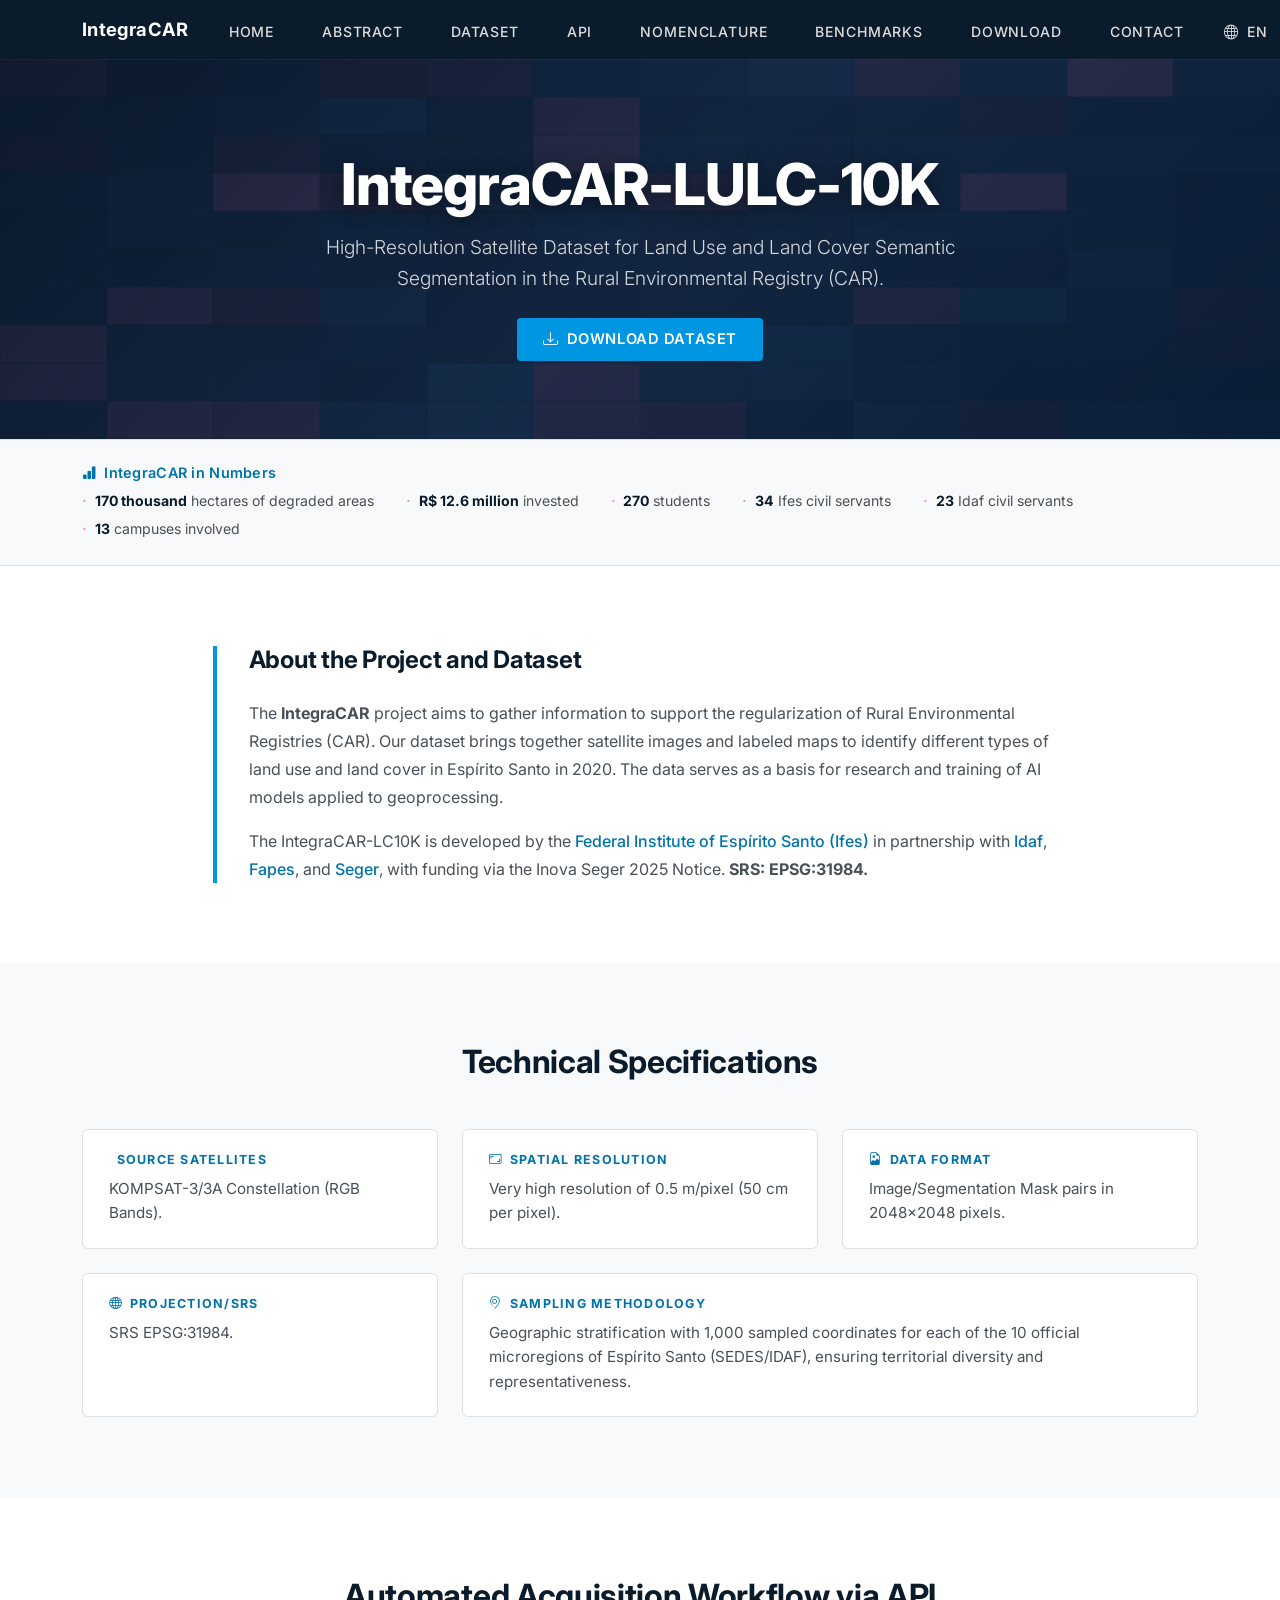
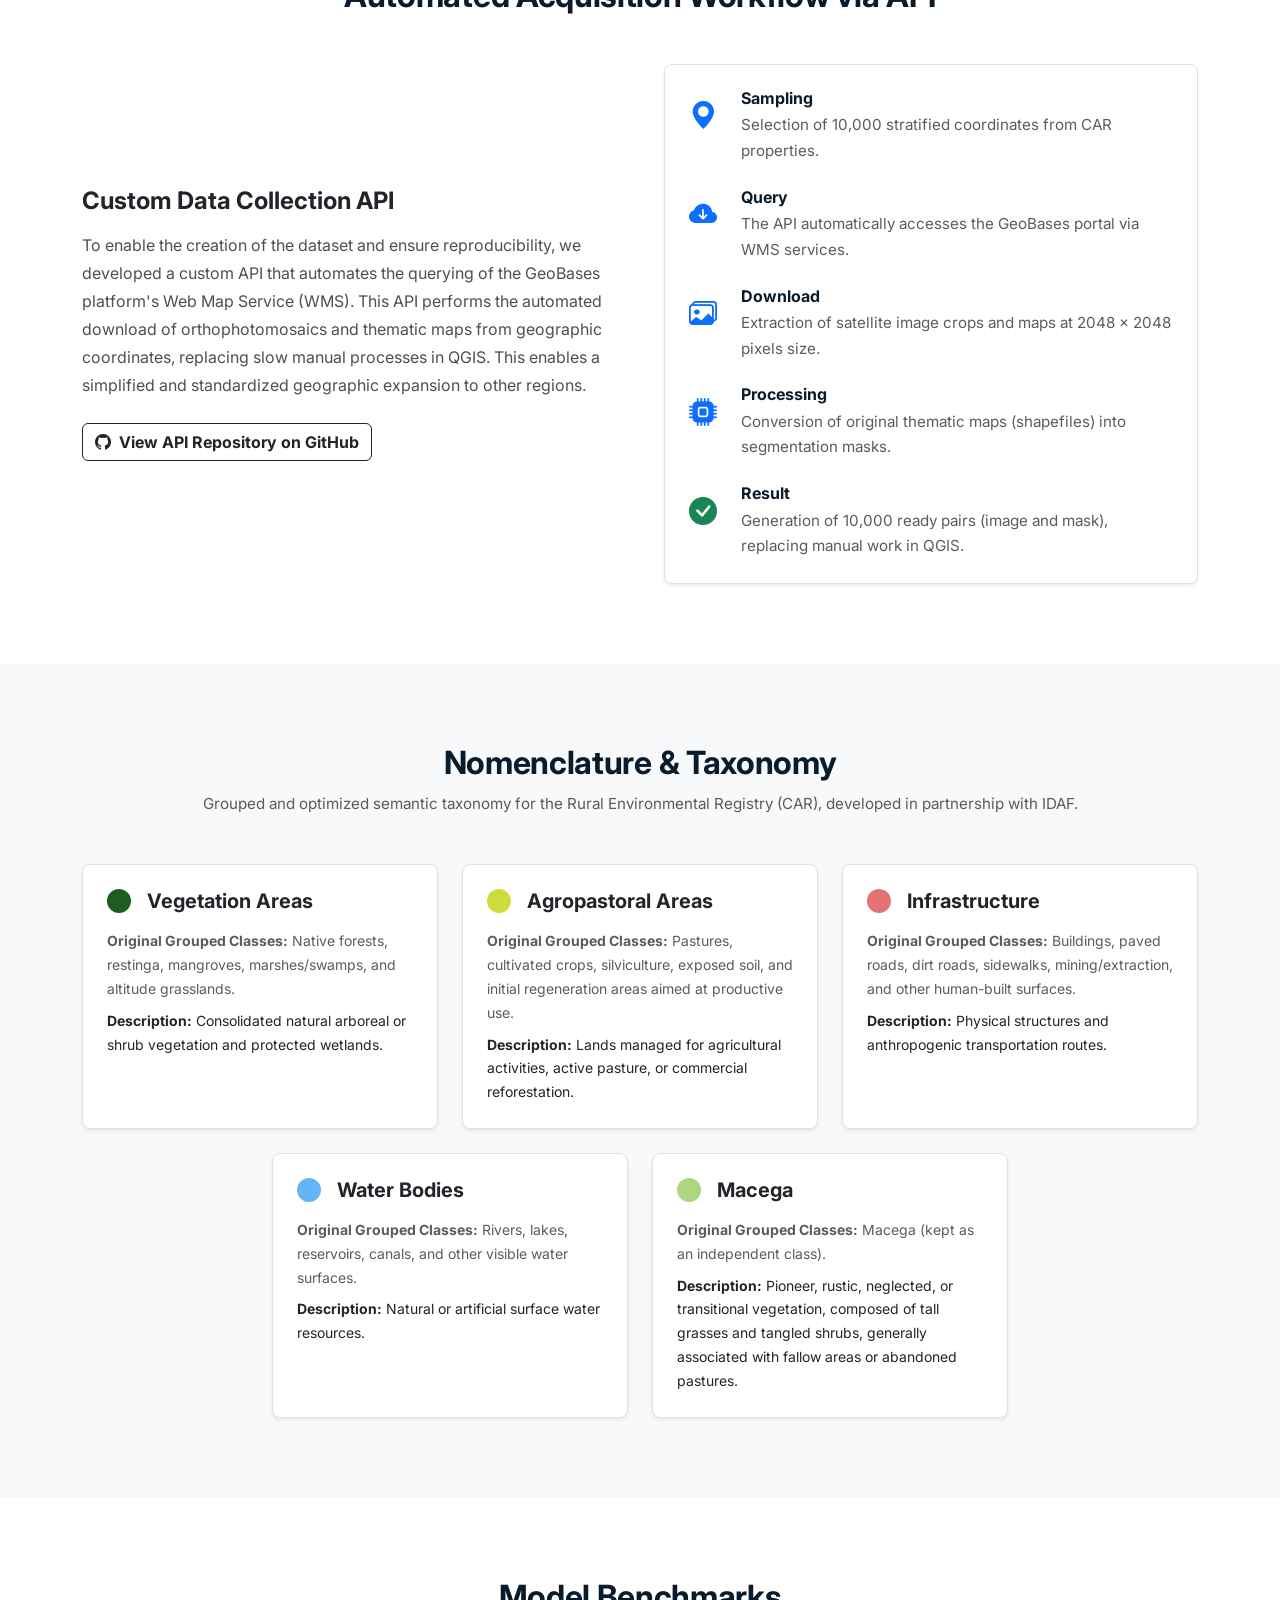
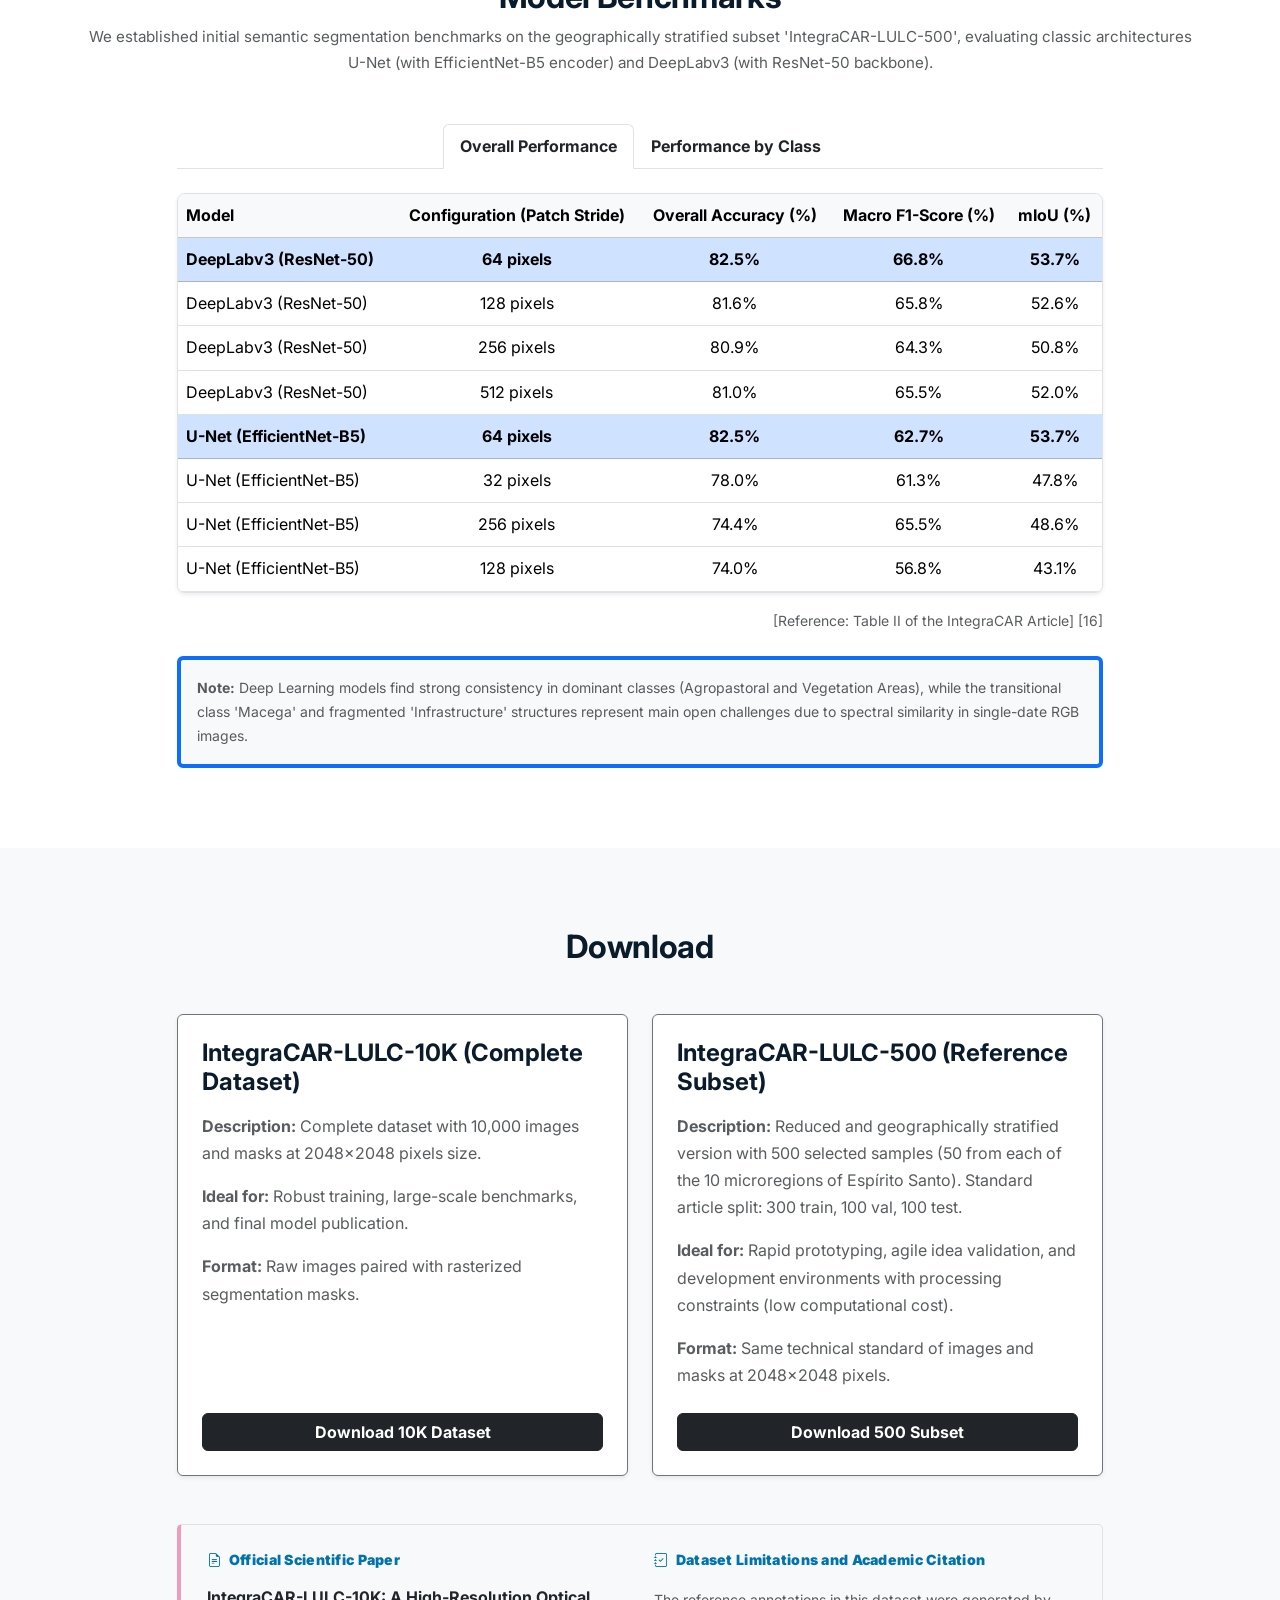
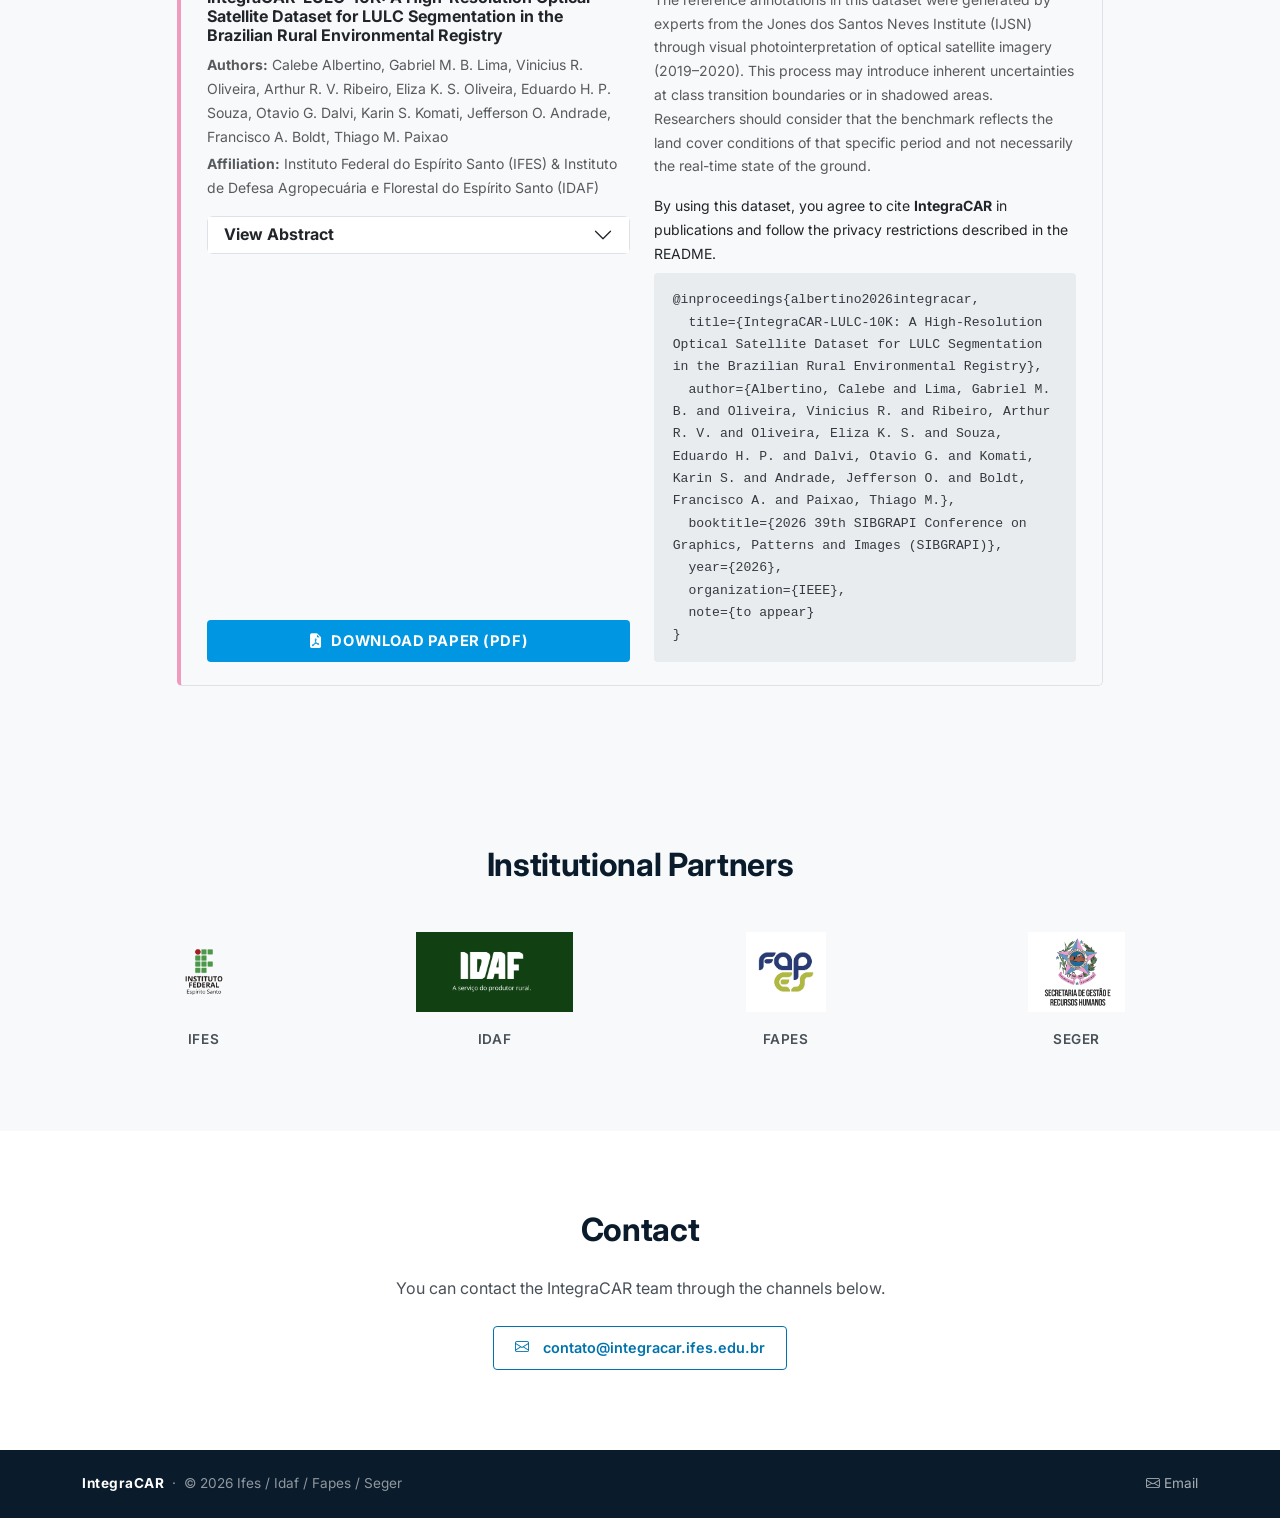
==== commit 7ee7153b: "Update BibTeX citation" ====
--- a/index.html
+++ b/index.html
@@ -685,8 +685,10 @@
                                 <pre class="ben-citation-pre mb-0 mt-auto">@inproceedings{albertino2026integracar,
   title={IntegraCAR-LULC-10K: A High-Resolution Optical Satellite Dataset for LULC Segmentation in the Brazilian Rural Environmental Registry},
   author={Albertino, Calebe and Lima, Gabriel M. B. and Oliveira, Vinicius R. and Ribeiro, Arthur R. V. and Oliveira, Eliza K. S. and Souza, Eduardo H. P. and Dalvi, Otavio G. and Komati, Karin S. and Andrade, Jefferson O. and Boldt, Francisco A. and Paixao, Thiago M.},
+  booktitle={2026 39th SIBGRAPI Conference on Graphics, Patterns and Images (SIBGRAPI)},
   year={2026},
-  booktitle={Proceedings}
+  organization={IEEE},
+  note={to appear}
 }</pre>
                             </div>
                         </div>
